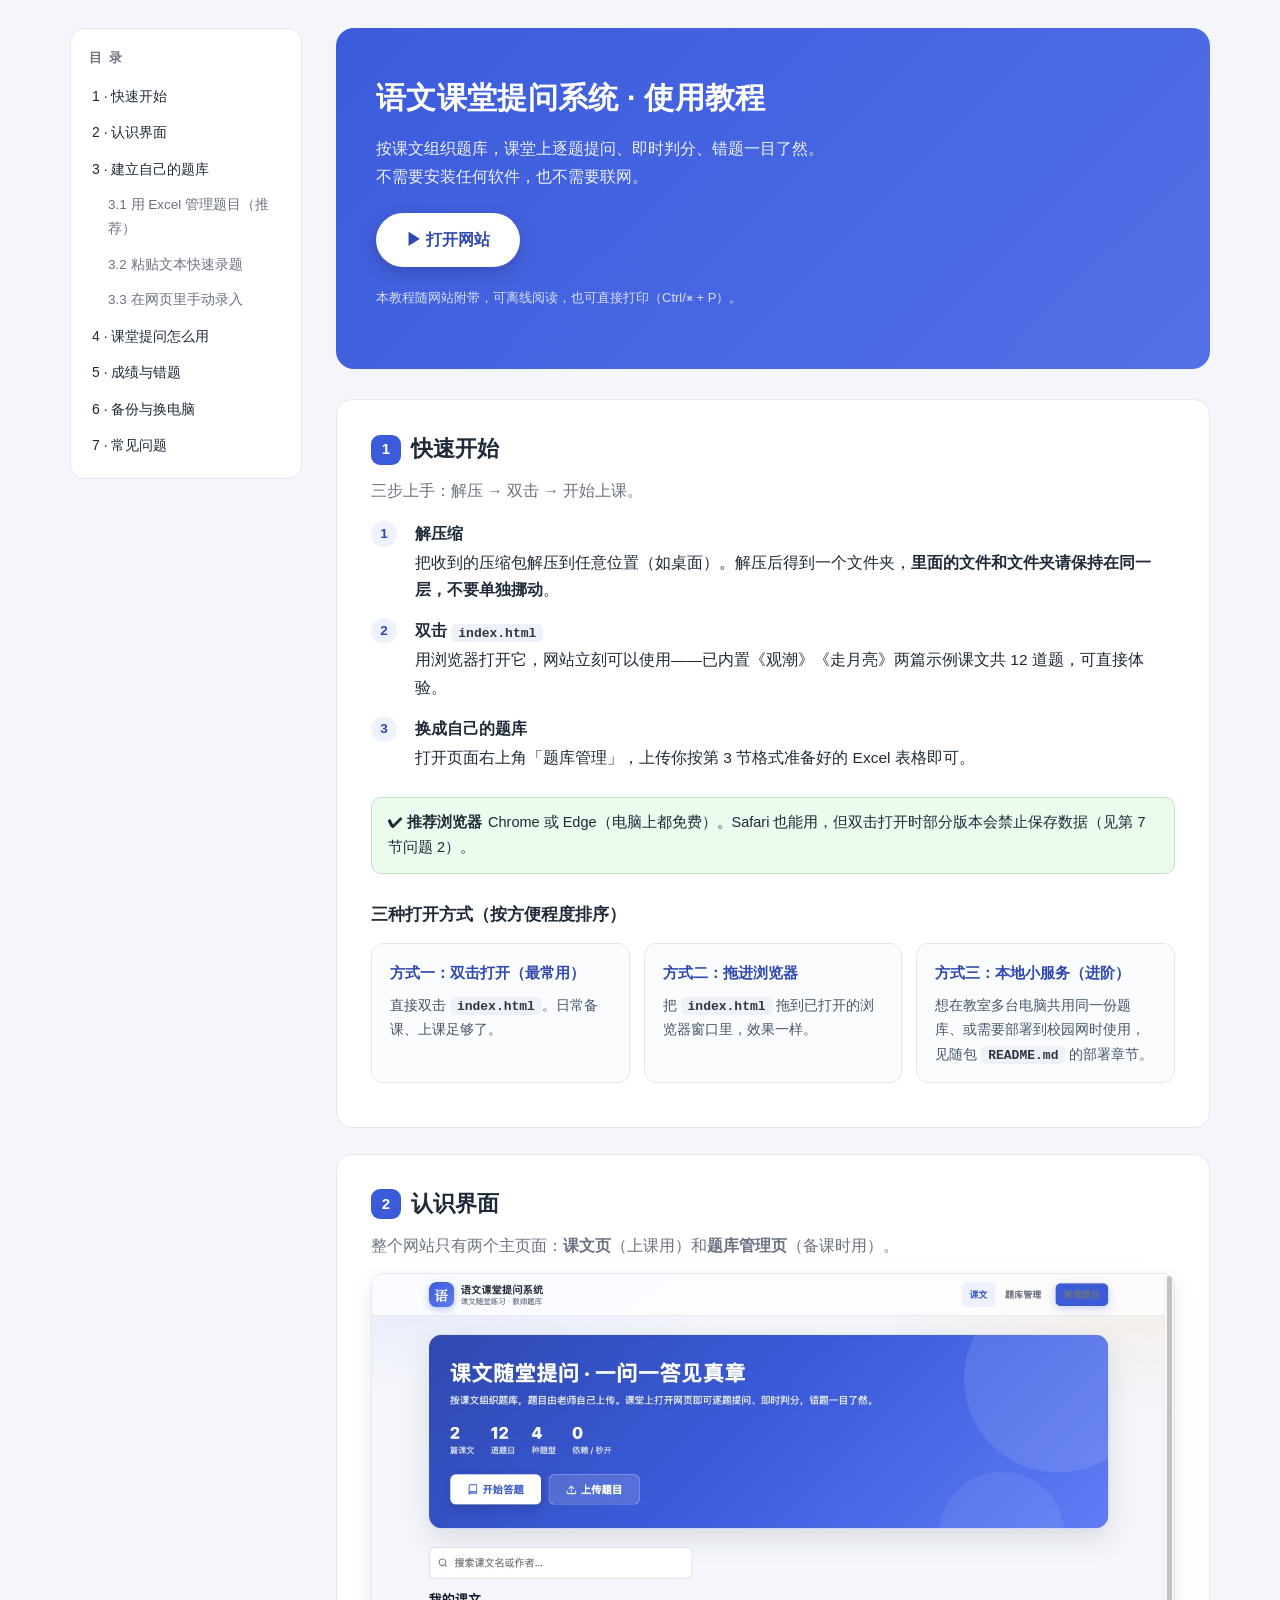
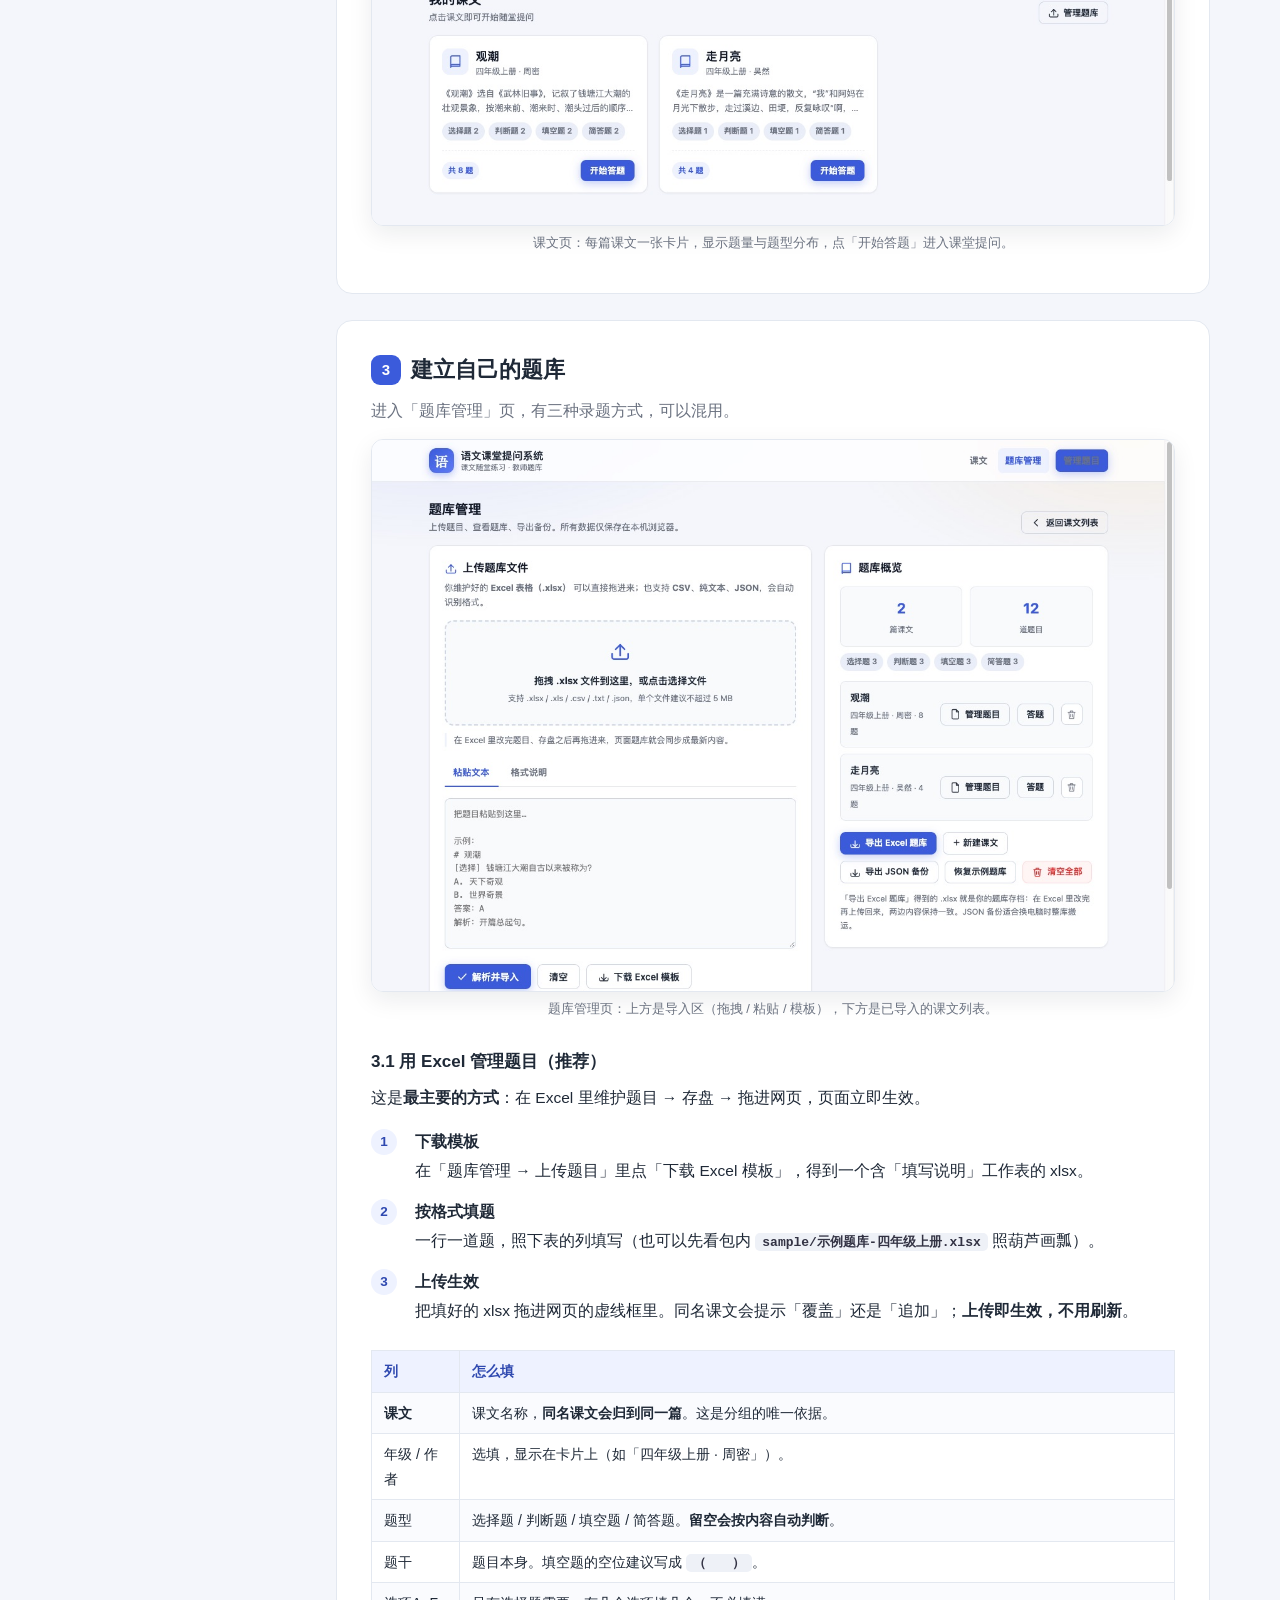
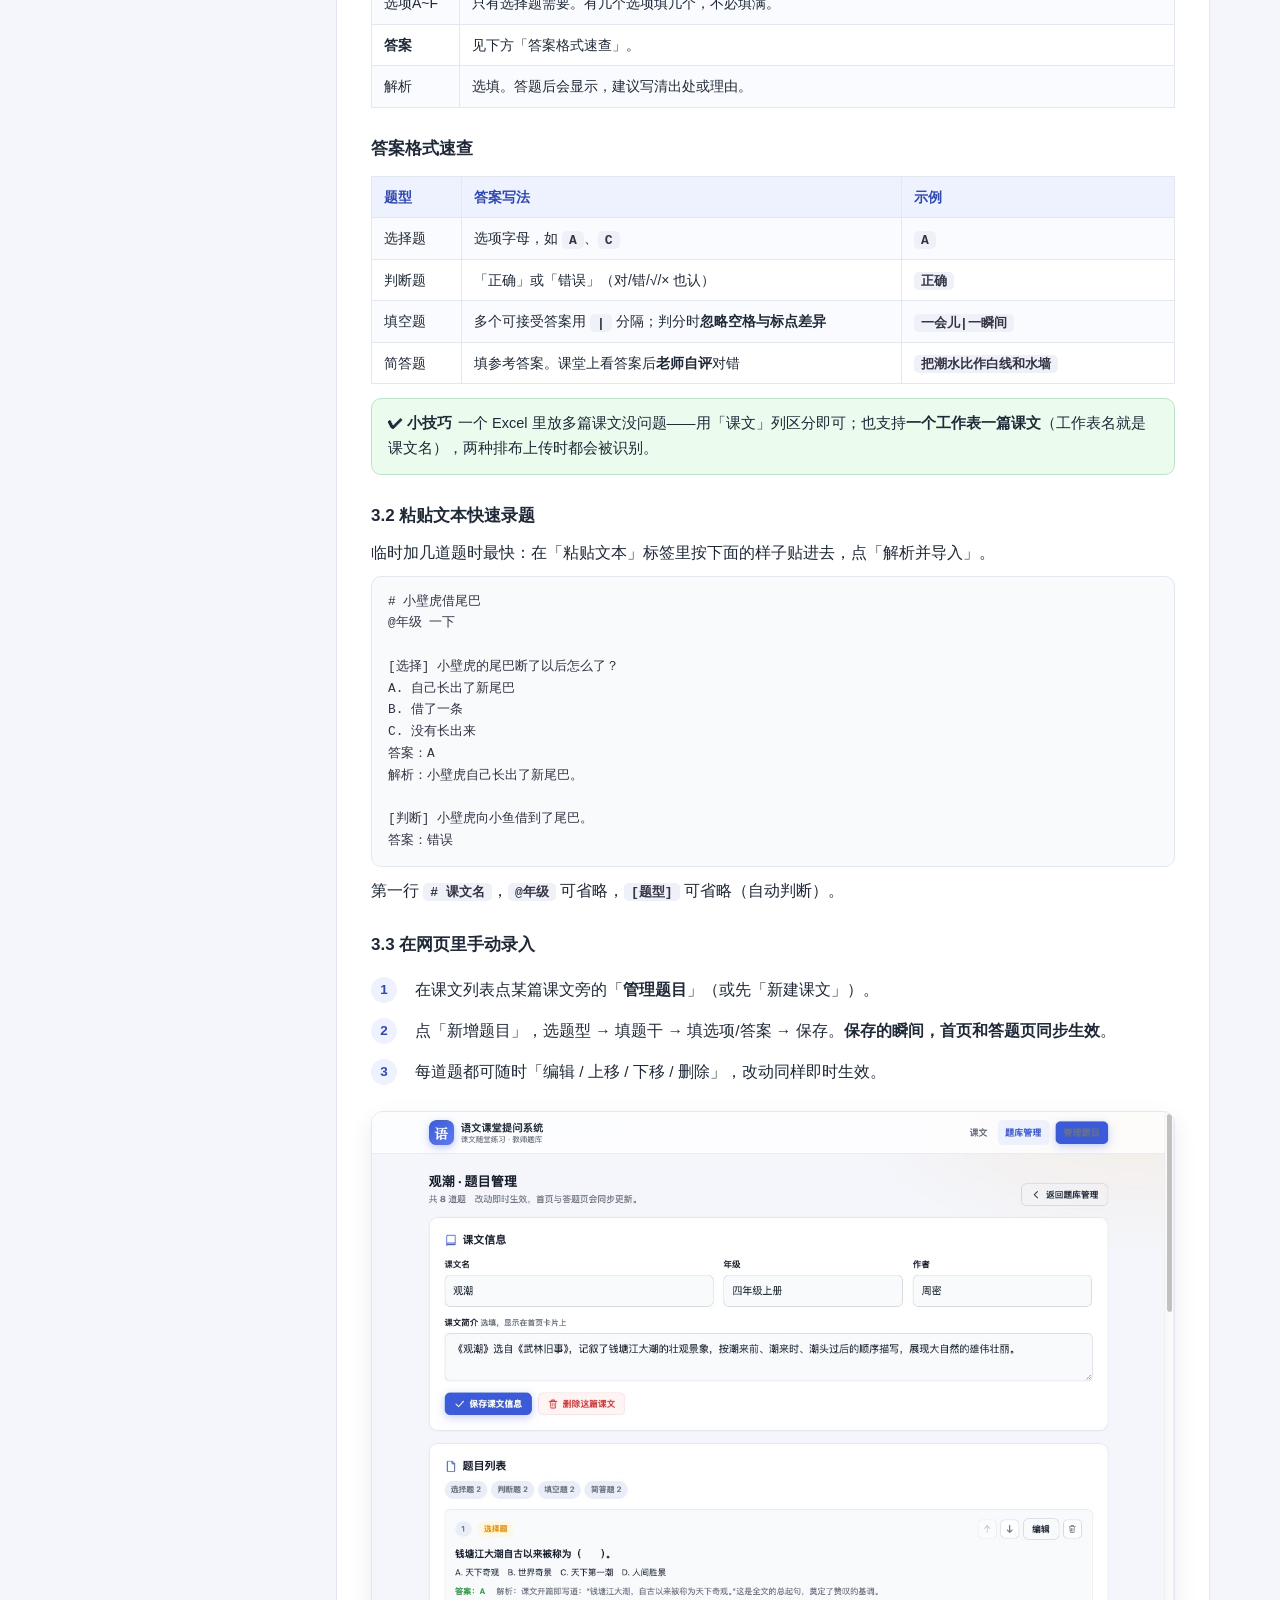
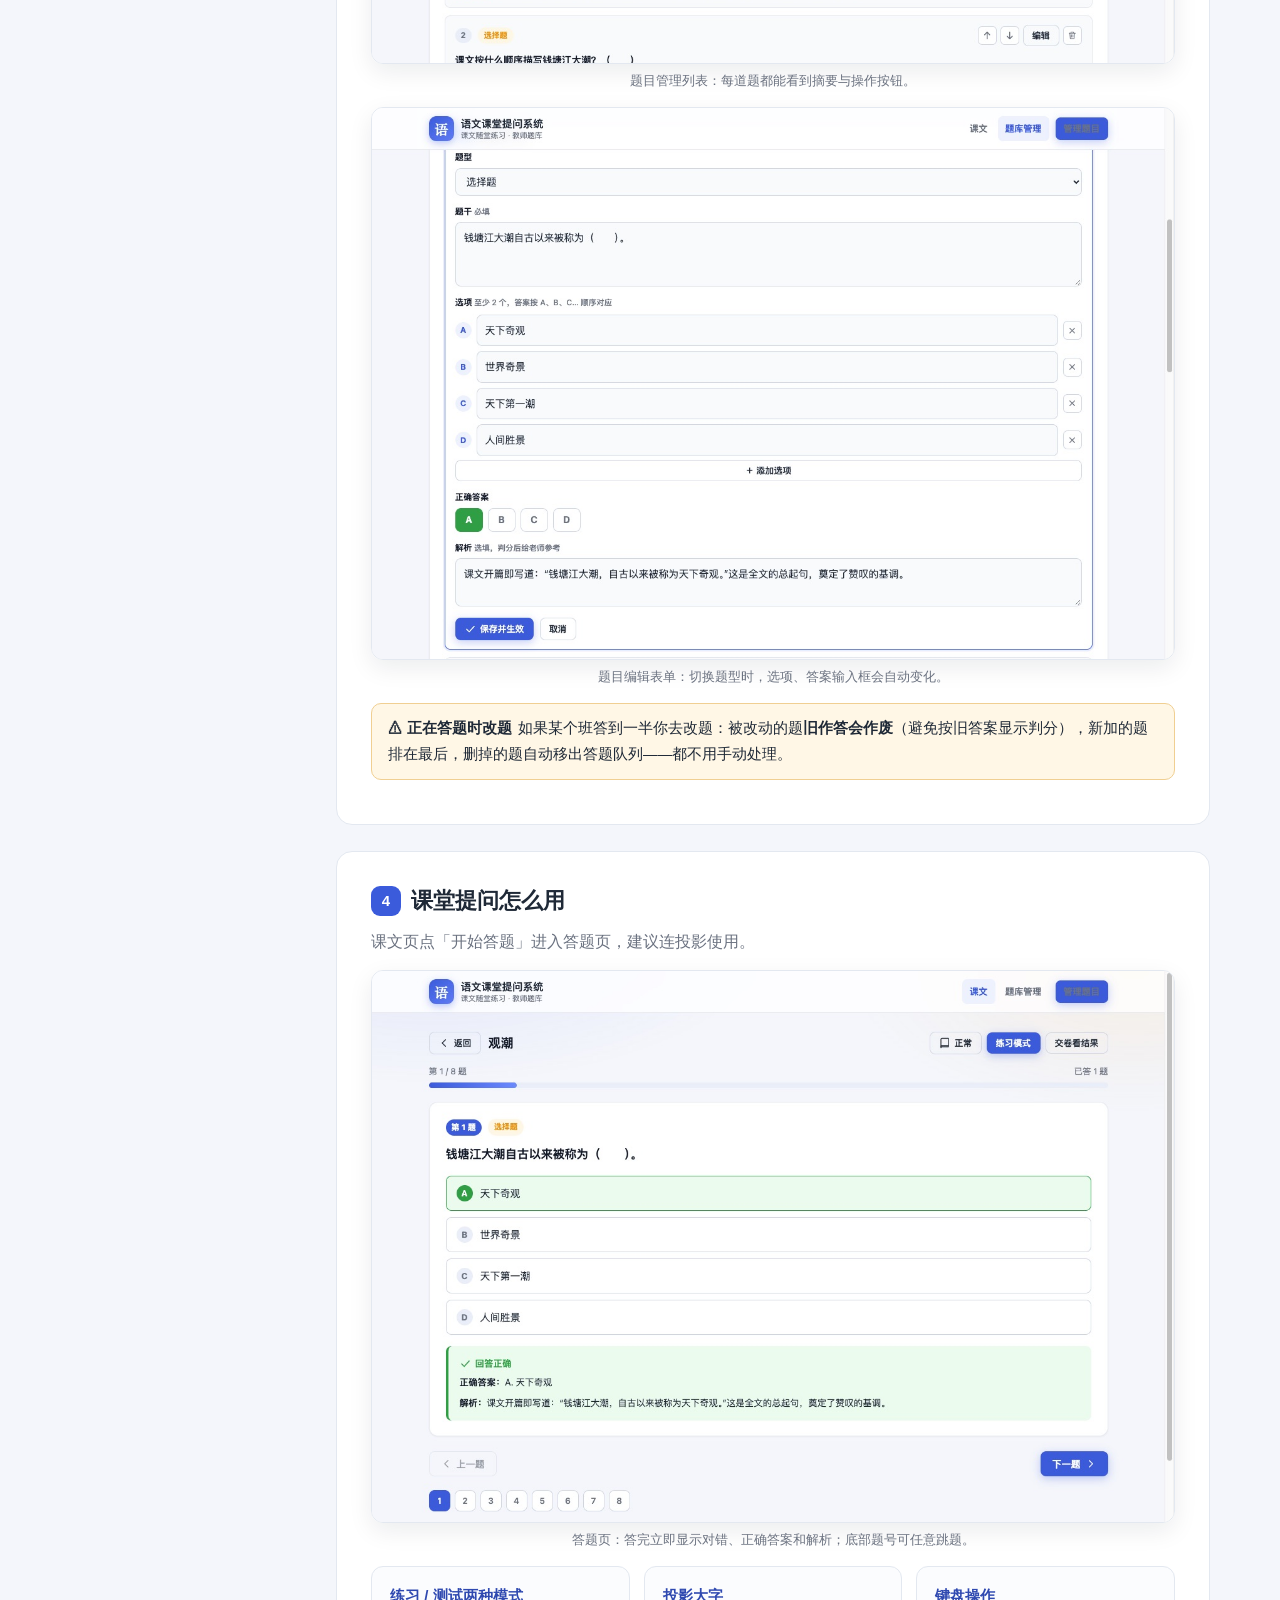
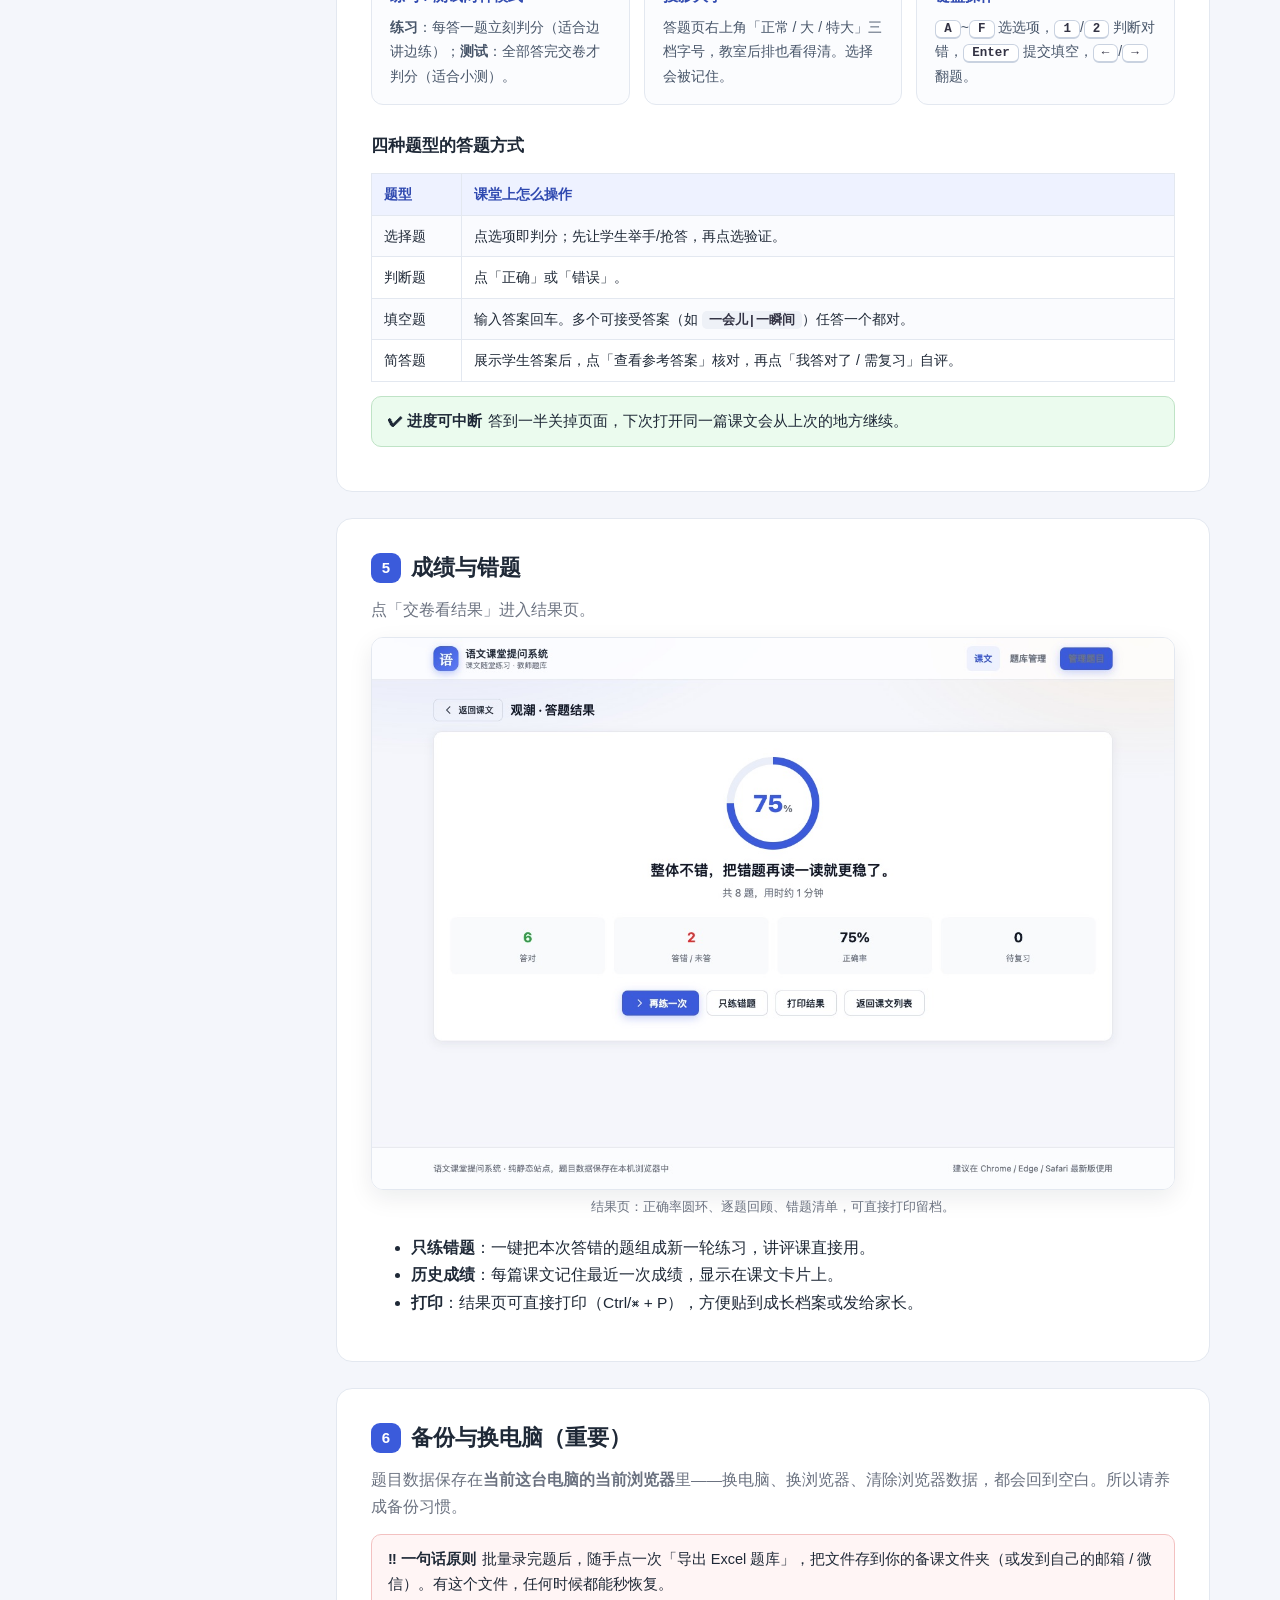
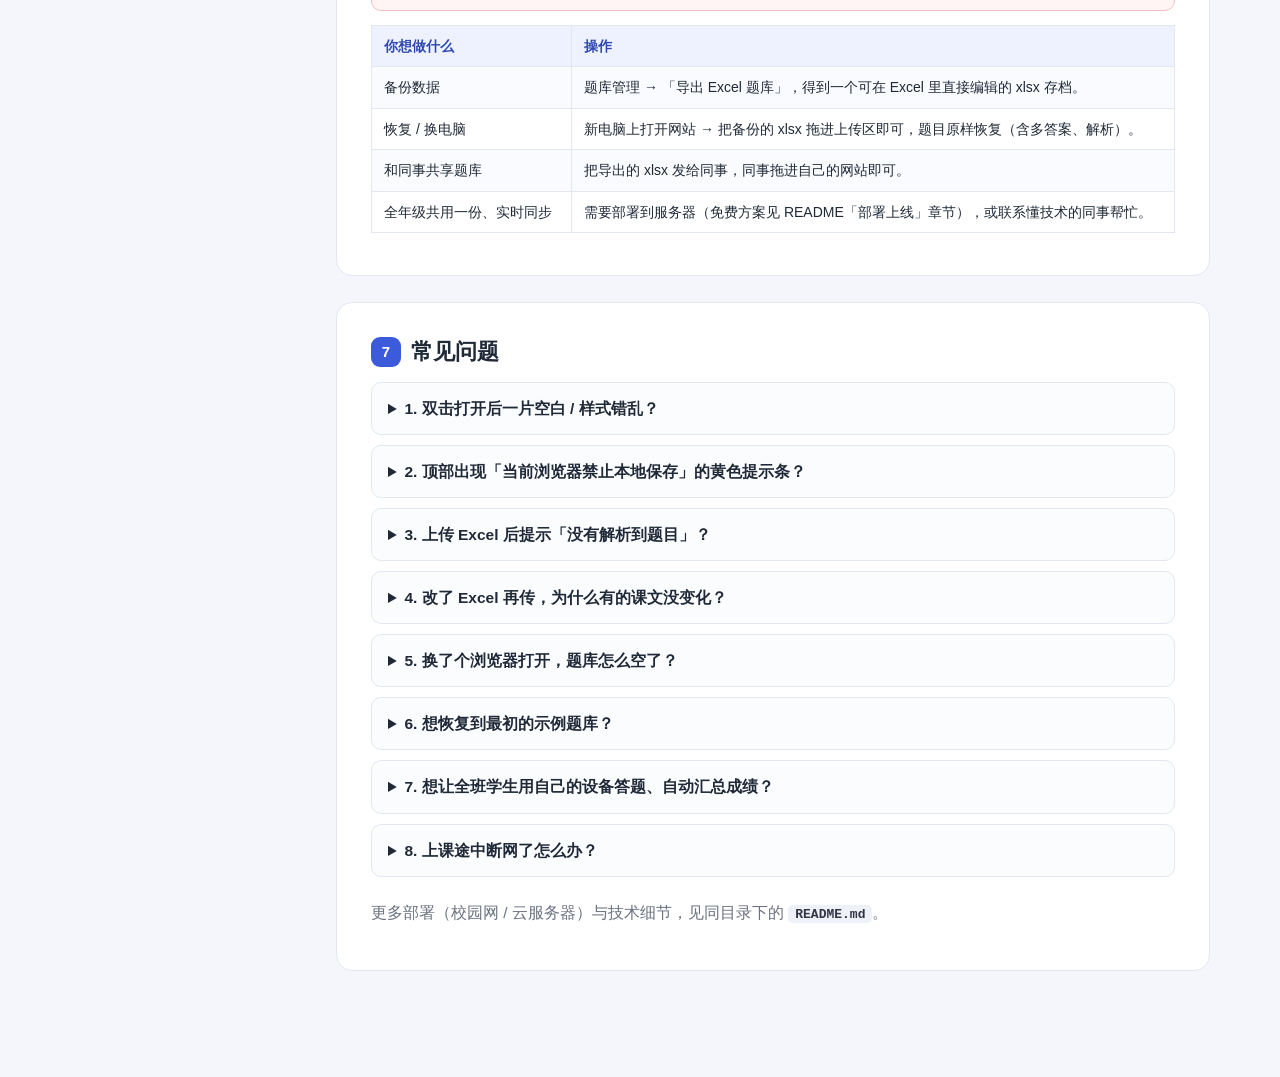
==== 使用教程.html @ 981283ff "初版：语文课堂提问系统（题库管理 + 随堂答题） 纯静态网站，零依赖：按课文组织题库，老师上传/在线编辑题目， 课堂上逐题提问、即时判分、错题回顾，数据存浏览器 localStorage。 内置《观潮" ====
<!DOCTYPE html>
<html lang="zh-CN">
<head>
<meta charset="UTF-8">
<meta name="viewport" content="width=device-width, initial-scale=1">
<title>使用教程 · 语文课堂提问系统</title>
<style>
  :root {
    --primary: #3b5bdb; --primary-dark: #2f49b0; --primary-soft: #eef2ff;
    --accent: #e8940f; --accent-soft: #fff7e6;
    --success: #2f9e44; --success-soft: #ebfbee;
    --danger: #e03131; --danger-soft: #fff5f5;
    --text: #1f2937; --muted: #6b7280; --border: #e3e8f0;
    --surface: #fff; --bg: #f4f6fb;
  }
  * { box-sizing: border-box; }
  html { scroll-behavior: smooth; }
  body {
    margin: 0; background: var(--bg); color: var(--text);
    font: 15.5px/1.75 -apple-system, BlinkMacSystemFont, "PingFang SC", "Hiragino Sans GB",
          "Microsoft YaHei", "Noto Sans CJK SC", sans-serif;
  }
  .layout { display: flex; max-width: 1180px; margin: 0 auto; gap: 34px; padding: 28px 20px 80px; }
  nav.toc {
    flex: 0 0 232px; position: sticky; top: 24px; align-self: flex-start;
    background: var(--surface); border: 1px solid var(--border); border-radius: 14px;
    padding: 18px 8px 14px 0; max-height: calc(100vh - 48px); overflow: auto;
  }
  nav.toc h4 { margin: 0 18px 8px; font-size: 13px; color: var(--muted); letter-spacing: .12em; }
  nav.toc a {
    display: block; padding: 6px 18px; color: var(--text); text-decoration: none;
    font-size: 14px; border-left: 3px solid transparent;
  }
  nav.toc a:hover { background: var(--primary-soft); color: var(--primary-dark); }
  nav.toc a.sub { padding-left: 34px; font-size: 13.5px; color: var(--muted); }
  main { flex: 1; min-width: 0; }

  /* 封面 */
  .hero {
    background: linear-gradient(135deg, #3b5bdb, #5470e8);
    border-radius: 18px; color: #fff; padding: 44px 40px 38px; margin-bottom: 30px;
  }
  .hero h1 { margin: 0 0 10px; font-size: 30px; letter-spacing: .01em; }
  .hero p { margin: 0 0 22px; opacity: .92; font-size: 16px; }
  .hero .btn {
    display: inline-block; background: #fff; color: var(--primary-dark);
    font-weight: 700; font-size: 16px; padding: 13px 30px; border-radius: 999px;
    text-decoration: none; box-shadow: 0 6px 18px rgba(0,0,0,.18);
  }
  .hero .btn:hover { transform: translateY(-1px); }
  .hero .meta { margin-top: 20px; font-size: 13px; opacity: .8; }

  section {
    background: var(--surface); border: 1px solid var(--border); border-radius: 16px;
    padding: 30px 34px; margin-bottom: 26px;
  }
  h2 { margin: 0 0 6px; font-size: 22px; display: flex; align-items: center; gap: 10px; }
  h2 .no {
    flex: none; width: 30px; height: 30px; border-radius: 9px; background: var(--primary);
    color: #fff; font-size: 15px; display: inline-flex; align-items: center; justify-content: center;
  }
  h3 { margin: 26px 0 8px; font-size: 17px; }
  p { margin: 8px 0; }
  .lead { color: var(--muted); margin-bottom: 14px; }

  .shot {
    display: block; width: 100%; border: 1px solid var(--border); border-radius: 12px;
    box-shadow: 0 8px 24px rgba(17,24,39,.08); margin: 14px 0 6px;
  }
  .cap { text-align: center; color: var(--muted); font-size: 13px; margin: 4px 0 8px; }

  ol.steps { padding-left: 0; list-style: none; counter-reset: s; margin: 14px 0; }
  ol.steps li {
    counter-increment: s; position: relative; padding: 2px 0 12px 44px;
  }
  ol.steps li::before {
    content: counter(s); position: absolute; left: 0; top: 3px;
    width: 26px; height: 26px; border-radius: 50%; background: var(--primary-soft);
    color: var(--primary-dark); font-weight: 700; font-size: 13.5px;
    display: flex; align-items: center; justify-content: center;
  }
  ol.steps li b.t { display: block; margin-bottom: 2px; }

  .tip, .warn, .danger {
    border-radius: 10px; padding: 12px 16px; margin: 14px 0; font-size: 14.5px;
  }
  .tip   { background: var(--success-soft); border: 1px solid #bfe3c6; }
  .warn  { background: var(--accent-soft);  border: 1px solid #f0cf92; }
  .danger{ background: var(--danger-soft);  border: 1px solid #f3c1c1; }
  .tip b:first-child, .warn b:first-child, .danger b:first-child { display: inline-block; margin-right: 6px; }

  table { width: 100%; border-collapse: collapse; margin: 12px 0; font-size: 14px; }
  th, td { border: 1px solid var(--border); padding: 8px 12px; text-align: left; vertical-align: top; }
  th { background: var(--primary-soft); color: var(--primary-dark); white-space: nowrap; }
  tr:nth-child(even) td { background: #fafbfe; }
  code {
    background: #eef1f7; border-radius: 5px; padding: 1.5px 7px;
    font: 600 13px/1.5 ui-monospace, "SF Mono", Menlo, Consolas, monospace; color: #334;
  }
  kbd {
    background: #fff; border: 1px solid #c9d2e0; border-bottom-width: 2.5px; border-radius: 6px;
    padding: 1px 8px; font: 600 12.5px ui-monospace, Menlo, monospace; color: #334;
  }
  pre.sample {
    background: #f8fafc; border: 1px solid var(--border); border-radius: 10px;
    padding: 14px 16px; overflow-x: auto; font: 12.8px/1.7 ui-monospace, Menlo, Consolas, monospace;
    color: #334; margin: 10px 0;
  }
  .cols { display: grid; grid-template-columns: repeat(auto-fit, minmax(240px, 1fr)); gap: 14px; margin: 14px 0; }
  .card {
    border: 1px solid var(--border); border-radius: 12px; padding: 16px 18px; background: #fbfcfe;
  }
  .card h4 { margin: 0 0 6px; font-size: 15px; color: var(--primary-dark); }
  .card p { margin: 0; font-size: 14px; color: #475569; }
  details {
    border: 1px solid var(--border); border-radius: 10px; padding: 0 16px; margin: 10px 0;
    background: #fbfcfe;
  }
  details summary { cursor: pointer; font-weight: 600; padding: 12px 0; }
  details[open] summary { border-bottom: 1px dashed var(--border); margin-bottom: 8px; }
  .grid2 { display: grid; grid-template-columns: 1fr 1fr; gap: 18px; }
  @media (max-width: 900px) {
    .layout { flex-direction: column; }
    nav.toc { position: static; flex: none; max-height: none; }
    .grid2 { grid-template-columns: 1fr; }
    section { padding: 22px 20px; }
    .hero { padding: 32px 24px; }
  }
  @media print {
    body { background: #fff; }
    nav.toc { display: none; }
    section { border: none; padding: 10px 0; page-break-inside: avoid; }
    .hero .btn { display: none; }
    .shot { box-shadow: none; }
  }
</style>
</head>
<body>
<div class="layout">

<nav class="toc" aria-label="目录">
  <h4>目 录</h4>
  <a href="#s1">1 · 快速开始</a>
  <a href="#s2">2 · 认识界面</a>
  <a href="#s3">3 · 建立自己的题库</a>
  <a class="sub" href="#s3-1">3.1 用 Excel 管理题目（推荐）</a>
  <a class="sub" href="#s3-2">3.2 粘贴文本快速录题</a>
  <a class="sub" href="#s3-3">3.3 在网页里手动录入</a>
  <a href="#s4">4 · 课堂提问怎么用</a>
  <a href="#s5">5 · 成绩与错题</a>
  <a href="#s6">6 · 备份与换电脑</a>
  <a href="#s7">7 · 常见问题</a>
</nav>

<main>

<div class="hero">
  <h1>语文课堂提问系统 · 使用教程</h1>
  <p>按课文组织题库，课堂上逐题提问、即时判分、错题一目了然。<br>不需要安装任何软件，也不需要联网。</p>
  <a class="btn" href="index.html">▶ 打开网站</a>
  <p class="meta">本教程随网站附带，可离线阅读，也可直接打印（Ctrl/⌘ + P）。</p>
</div>

<!-- ============================================================ 1 -->
<section id="s1">
  <h2><span class="no">1</span>快速开始</h2>
  <p class="lead">三步上手：解压 → 双击 → 开始上课。</p>

  <ol class="steps">
    <li><b class="t">解压缩</b>
      把收到的压缩包解压到任意位置（如桌面）。解压后得到一个文件夹，<b>里面的文件和文件夹请保持在同一层，不要单独挪动</b>。</li>
    <li><b class="t">双击 <code>index.html</code></b>
      用浏览器打开它，网站立刻可以使用——已内置《观潮》《走月亮》两篇示例课文共 12 道题，可直接体验。</li>
    <li><b class="t">换成自己的题库</b>
      打开页面右上角「题库管理」，上传你按第 3 节格式准备好的 Excel 表格即可。</li>
  </ol>

  <div class="tip"><b>✔ 推荐浏览器</b>Chrome 或 Edge（电脑上都免费）。Safari 也能用，但双击打开时部分版本会禁止保存数据（见第 7 节问题 2）。</div>

  <h3>三种打开方式（按方便程度排序）</h3>
  <div class="cols">
    <div class="card"><h4>方式一：双击打开（最常用）</h4><p>直接双击 <code>index.html</code>。日常备课、上课足够了。</p></div>
    <div class="card"><h4>方式二：拖进浏览器</h4><p>把 <code>index.html</code> 拖到已打开的浏览器窗口里，效果一样。</p></div>
    <div class="card"><h4>方式三：本地小服务（进阶）</h4><p>想在教室多台电脑共用同一份题库、或需要部署到校园网时使用，见随包 <code>README.md</code> 的部署章节。</p></div>
  </div>
</section>

<!-- ============================================================ 2 -->
<section id="s2">
  <h2><span class="no">2</span>认识界面</h2>
  <p class="lead">整个网站只有两个主页面：<b>课文页</b>（上课用）和<b>题库管理页</b>（备课时用）。</p>

  <img class="shot" src="assets/tutorial/01-首页.jpg" alt="首页：课文列表">
  <p class="cap">课文页：每篇课文一张卡片，显示题量与题型分布，点「开始答题」进入课堂提问。</p>
</section>

<!-- ============================================================ 3 -->
<section id="s3">
  <h2><span class="no">3</span>建立自己的题库</h2>
  <p class="lead">进入「题库管理」页，有三种录题方式，可以混用。</p>
  <img class="shot" src="assets/tutorial/04-题库管理.jpg" alt="题库管理页">
  <p class="cap">题库管理页：上方是导入区（拖拽 / 粘贴 / 模板），下方是已导入的课文列表。</p>

  <h3 id="s3-1">3.1 用 Excel 管理题目（推荐）</h3>
  <p>这是<b>最主要的方式</b>：在 Excel 里维护题目 → 存盘 → 拖进网页，页面立即生效。</p>

  <ol class="steps">
    <li><b class="t">下载模板</b>在「题库管理 → 上传题目」里点「下载 Excel 模板」，得到一个含「填写说明」工作表的 xlsx。</li>
    <li><b class="t">按格式填题</b>一行一道题，照下表的列填写（也可以先看包内 <code>sample/示例题库-四年级上册.xlsx</code> 照葫芦画瓢）。</li>
    <li><b class="t">上传生效</b>把填好的 xlsx 拖进网页的虚线框里。同名课文会提示「覆盖」还是「追加」；<b>上传即生效，不用刷新</b>。</li>
  </ol>

  <table>
    <tr><th style="width:88px">列</th><th>怎么填</th></tr>
    <tr><td><b>课文</b></td><td>课文名称，<b>同名课文会归到同一篇</b>。这是分组的唯一依据。</td></tr>
    <tr><td>年级 / 作者</td><td>选填，显示在卡片上（如「四年级上册 · 周密」）。</td></tr>
    <tr><td>题型</td><td>选择题 / 判断题 / 填空题 / 简答题。<b>留空会按内容自动判断</b>。</td></tr>
    <tr><td>题干</td><td>题目本身。填空题的空位建议写成 <code>（　　）</code>。</td></tr>
    <tr><td>选项A~F</td><td>只有选择题需要。有几个选项填几个，不必填满。</td></tr>
    <tr><td><b>答案</b></td><td>见下方「答案格式速查」。</td></tr>
    <tr><td>解析</td><td>选填。答题后会显示，建议写清出处或理由。</td></tr>
  </table>

  <h3>答案格式速查</h3>
  <table>
    <tr><th style="width:90px">题型</th><th>答案写法</th><th style="width:34%">示例</th></tr>
    <tr><td>选择题</td><td>选项字母，如 <code>A</code>、<code>C</code></td><td><code>A</code></td></tr>
    <tr><td>判断题</td><td>「正确」或「错误」（对/错/√/× 也认）</td><td><code>正确</code></td></tr>
    <tr><td>填空题</td><td>多个可接受答案用 <code>|</code> 分隔；判分时<b>忽略空格与标点差异</b></td><td><code>一会儿|一瞬间</code></td></tr>
    <tr><td>简答题</td><td>填参考答案。课堂上看答案后<b>老师自评</b>对错</td><td><code>把潮水比作白线和水墙</code></td></tr>
  </table>

  <div class="tip"><b>✔ 小技巧</b>一个 Excel 里放多篇课文没问题——用「课文」列区分即可；也支持<b>一个工作表一篇课文</b>（工作表名就是课文名），两种排布上传时都会被识别。</div>

  <h3 id="s3-2">3.2 粘贴文本快速录题</h3>
  <p>临时加几道题时最快：在「粘贴文本」标签里按下面的样子贴进去，点「解析并导入」。</p>
  <pre class="sample"># 小壁虎借尾巴
@年级 一下

[选择] 小壁虎的尾巴断了以后怎么了？
A. 自己长出了新尾巴
B. 借了一条
C. 没有长出来
答案：A
解析：小壁虎自己长出了新尾巴。

[判断] 小壁虎向小鱼借到了尾巴。
答案：错误</pre>
  <p>第一行 <code># 课文名</code>，<code>@年级</code> 可省略，<code>[题型]</code> 可省略（自动判断）。</p>

  <h3 id="s3-3">3.3 在网页里手动录入</h3>
  <ol class="steps">
    <li>在课文列表点某篇课文旁的「<b>管理题目</b>」（或先「新建课文」）。</li>
    <li>点「新增题目」，选题型 → 填题干 → 填选项/答案 → 保存。<b>保存的瞬间，首页和答题页同步生效</b>。</li>
    <li>每道题都可随时「编辑 / 上移 / 下移 / 删除」，改动同样即时生效。</li>
  </ol>
  <img class="shot" src="assets/tutorial/05-题目编辑.jpg" alt="题目管理列表">
  <p class="cap">题目管理列表：每道题都能看到摘要与操作按钮。</p>
  <img class="shot" src="assets/tutorial/06-编辑表单.jpg" alt="题目编辑表单">
  <p class="cap">题目编辑表单：切换题型时，选项、答案输入框会自动变化。</p>

  <div class="warn"><b>⚠ 正在答题时改题</b>如果某个班答到一半你去改题：被改动的题<b>旧作答会作废</b>（避免按旧答案显示判分），新加的题排在最后，删掉的题自动移出答题队列——都不用手动处理。</div>
</section>

<!-- ============================================================ 4 -->
<section id="s4">
  <h2><span class="no">4</span>课堂提问怎么用</h2>
  <p class="lead">课文页点「开始答题」进入答题页，建议连投影使用。</p>

  <img class="shot" src="assets/tutorial/02-答题页.jpg" alt="答题页">
  <p class="cap">答题页：答完立即显示对错、正确答案和解析；底部题号可任意跳题。</p>

  <div class="cols">
    <div class="card"><h4>练习 / 测试两种模式</h4><p><b>练习</b>：每答一题立刻判分（适合边讲边练）；<b>测试</b>：全部答完交卷才判分（适合小测）。</p></div>
    <div class="card"><h4>投影大字</h4><p>答题页右上角「正常 / 大 / 特大」三档字号，教室后排也看得清。选择会被记住。</p></div>
    <div class="card"><h4>键盘操作</h4><p><kbd>A</kbd>~<kbd>F</kbd> 选选项，<kbd>1</kbd>/<kbd>2</kbd> 判断对错，<kbd>Enter</kbd> 提交填空，<kbd>←</kbd>/<kbd>→</kbd> 翻题。</p></div>
  </div>

  <h3>四种题型的答题方式</h3>
  <table>
    <tr><th style="width:90px">题型</th><th>课堂上怎么操作</th></tr>
    <tr><td>选择题</td><td>点选项即判分；先让学生举手/抢答，再点选验证。</td></tr>
    <tr><td>判断题</td><td>点「正确」或「错误」。</td></tr>
    <tr><td>填空题</td><td>输入答案回车。多个可接受答案（如 <code>一会儿|一瞬间</code>）任答一个都对。</td></tr>
    <tr><td>简答题</td><td>展示学生答案后，点「查看参考答案」核对，再点「我答对了 / 需复习」自评。</td></tr>
  </table>

  <div class="tip"><b>✔ 进度可中断</b>答到一半关掉页面，下次打开同一篇课文会从上次的地方继续。</div>
</section>

<!-- ============================================================ 5 -->
<section id="s5">
  <h2><span class="no">5</span>成绩与错题</h2>
  <p class="lead">点「交卷看结果」进入结果页。</p>
  <img class="shot" src="assets/tutorial/03-结果页.jpg" alt="结果页">
  <p class="cap">结果页：正确率圆环、逐题回顾、错题清单，可直接打印留档。</p>
  <ul>
    <li><b>只练错题</b>：一键把本次答错的题组成新一轮练习，讲评课直接用。</li>
    <li><b>历史成绩</b>：每篇课文记住最近一次成绩，显示在课文卡片上。</li>
    <li><b>打印</b>：结果页可直接打印（Ctrl/⌘ + P），方便贴到成长档案或发给家长。</li>
  </ul>
</section>

<!-- ============================================================ 6 -->
<section id="s6">
  <h2><span class="no">6</span>备份与换电脑（重要）</h2>
  <p class="lead">题目数据保存在<b>当前这台电脑的当前浏览器</b>里——换电脑、换浏览器、清除浏览器数据，都会回到空白。所以请养成备份习惯。</p>

  <div class="danger"><b>‼ 一句话原则</b>批量录完题后，随手点一次「导出 Excel 题库」，把文件存到你的备课文件夹（或发到自己的邮箱 / 微信）。有这个文件，任何时候都能秒恢复。</div>

  <table>
    <tr><th style="width:200px">你想做什么</th><th>操作</th></tr>
    <tr><td>备份数据</td><td>题库管理 → 「导出 Excel 题库」，得到一个可在 Excel 里直接编辑的 xlsx 存档。</td></tr>
    <tr><td>恢复 / 换电脑</td><td>新电脑上打开网站 → 把备份的 xlsx 拖进上传区即可，题目原样恢复（含多答案、解析）。</td></tr>
    <tr><td>和同事共享题库</td><td>把导出的 xlsx 发给同事，同事拖进自己的网站即可。</td></tr>
    <tr><td>全年级共用一份、实时同步</td><td>需要部署到服务器（免费方案见 README「部署上线」章节），或联系懂技术的同事帮忙。</td></tr>
  </table>
</section>

<!-- ============================================================ 7 -->
<section id="s7">
  <h2><span class="no">7</span>常见问题</h2>

  <details>
    <summary>1. 双击打开后一片空白 / 样式错乱？</summary>
    <p>多半是解压后<b>挪动了单独的文件</b>。<code>index.html</code> 必须和 <code>assets</code> 文件夹待在一起。重新解压一份即可。</p>
  </details>

  <details>
    <summary>2. 顶部出现「当前浏览器禁止本地保存」的黄色提示条？</summary>
    <p>你的浏览器（通常是 Safari 双击打开）不允许网页保存数据：网站能正常用，但<b>刷新后题目和进度会丢</b>。两个办法任选：</p>
    <ul>
      <li>装一个 <b>Chrome 或 Edge</b>，用它打开（推荐）；</li>
      <li>或者继续用当前浏览器，但每次录完题立即「导出 Excel」备份，下次打开再导入。</li>
    </ul>
  </details>

  <details>
    <summary>3. 上传 Excel 后提示「没有解析到题目」？</summary>
    <p>按顺序检查：① 是否从「表头」那一行开始填（第一行是列名）；② 「题干」列不能为空；③ 选择题至少要 2 个选项并填了答案字母；④ 文件是 .xlsx / .csv 格式而不是 .et / .numbers（WPS 和 Numbers 请先「另存为 xlsx」）。</p>
  </details>

  <details>
    <summary>4. 改了 Excel 再传，为什么有的课文没变化？</summary>
    <p>上传时如果弹出「覆盖 / 追加」的询问：选<b>覆盖</b>才会用新表替换旧题；选了「追加」则是把新题接在旧题后面。另外请确认改的是<b>同一个课文名</b>——名字不同会当成新课文。</p>
  </details>

  <details>
    <summary>5. 换了个浏览器打开，题库怎么空了？</summary>
    <p>数据按浏览器分开保存（见第 6 节）。把之前导出的备份 xlsx 拖进去就恢复了。</p>
  </details>

  <details>
    <summary>6. 想恢复到最初的示例题库？</summary>
    <p>题库管理 → 底部「恢复示例题库」。它只会补齐示例课文，<b>不会动你自己录入的题目</b>。</p>
  </details>

  <details>
    <summary>7. 想让全班学生用自己的设备答题、自动汇总成绩？</summary>
    <p>当前版本定位是「老师大屏提问」，学生数据只在老师电脑上。需要学生各自作答并云端汇总的话，需要加一个后端服务——可以在部署时一并规划（见 README）。</p>
  </details>

  <details>
    <summary>8. 上课途中断网了怎么办？</summary>
    <p>完全不受影响——本系统双击打开就能用，全程不依赖网络。</p>
  </details>

  <p style="margin-top:22px" class="lead">更多部署（校园网 / 云服务器）与技术细节，见同目录下的 <code>README.md</code>。</p>
</section>

</main>
</div>
</body>
</html>
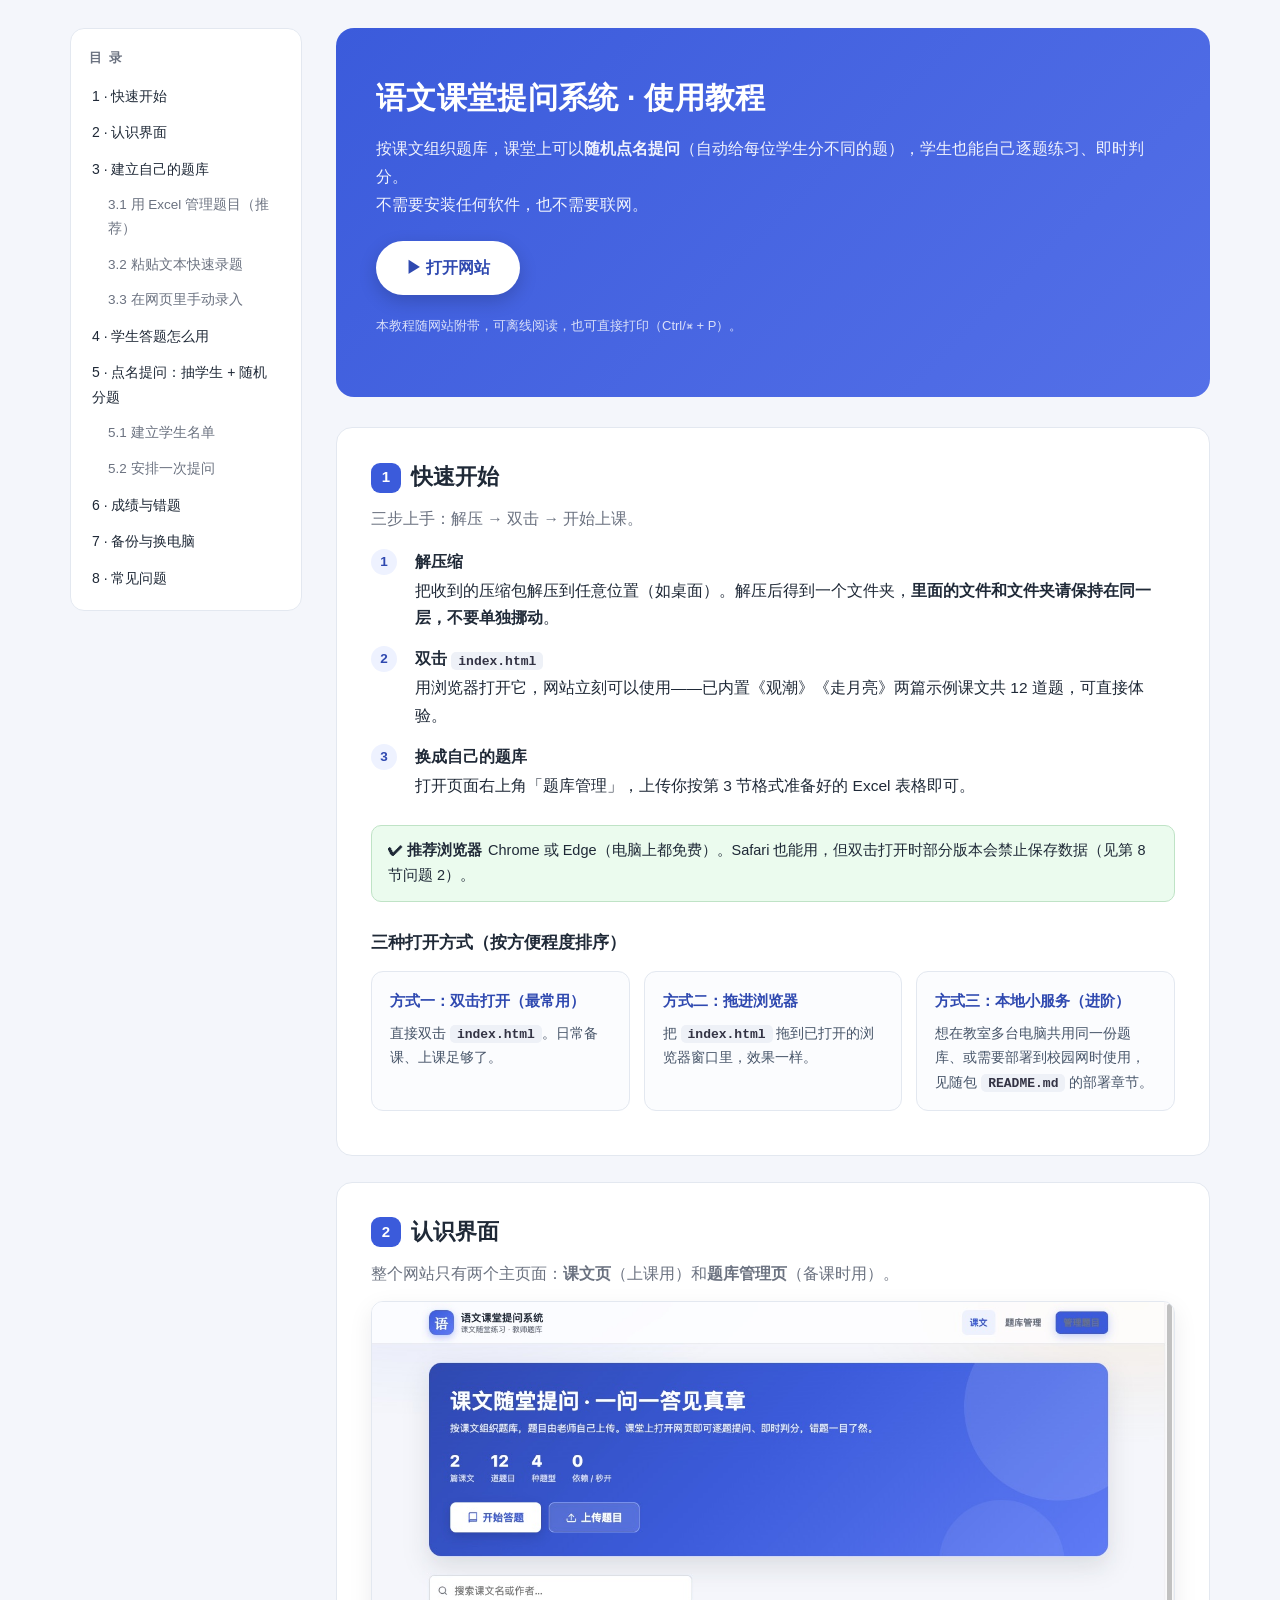
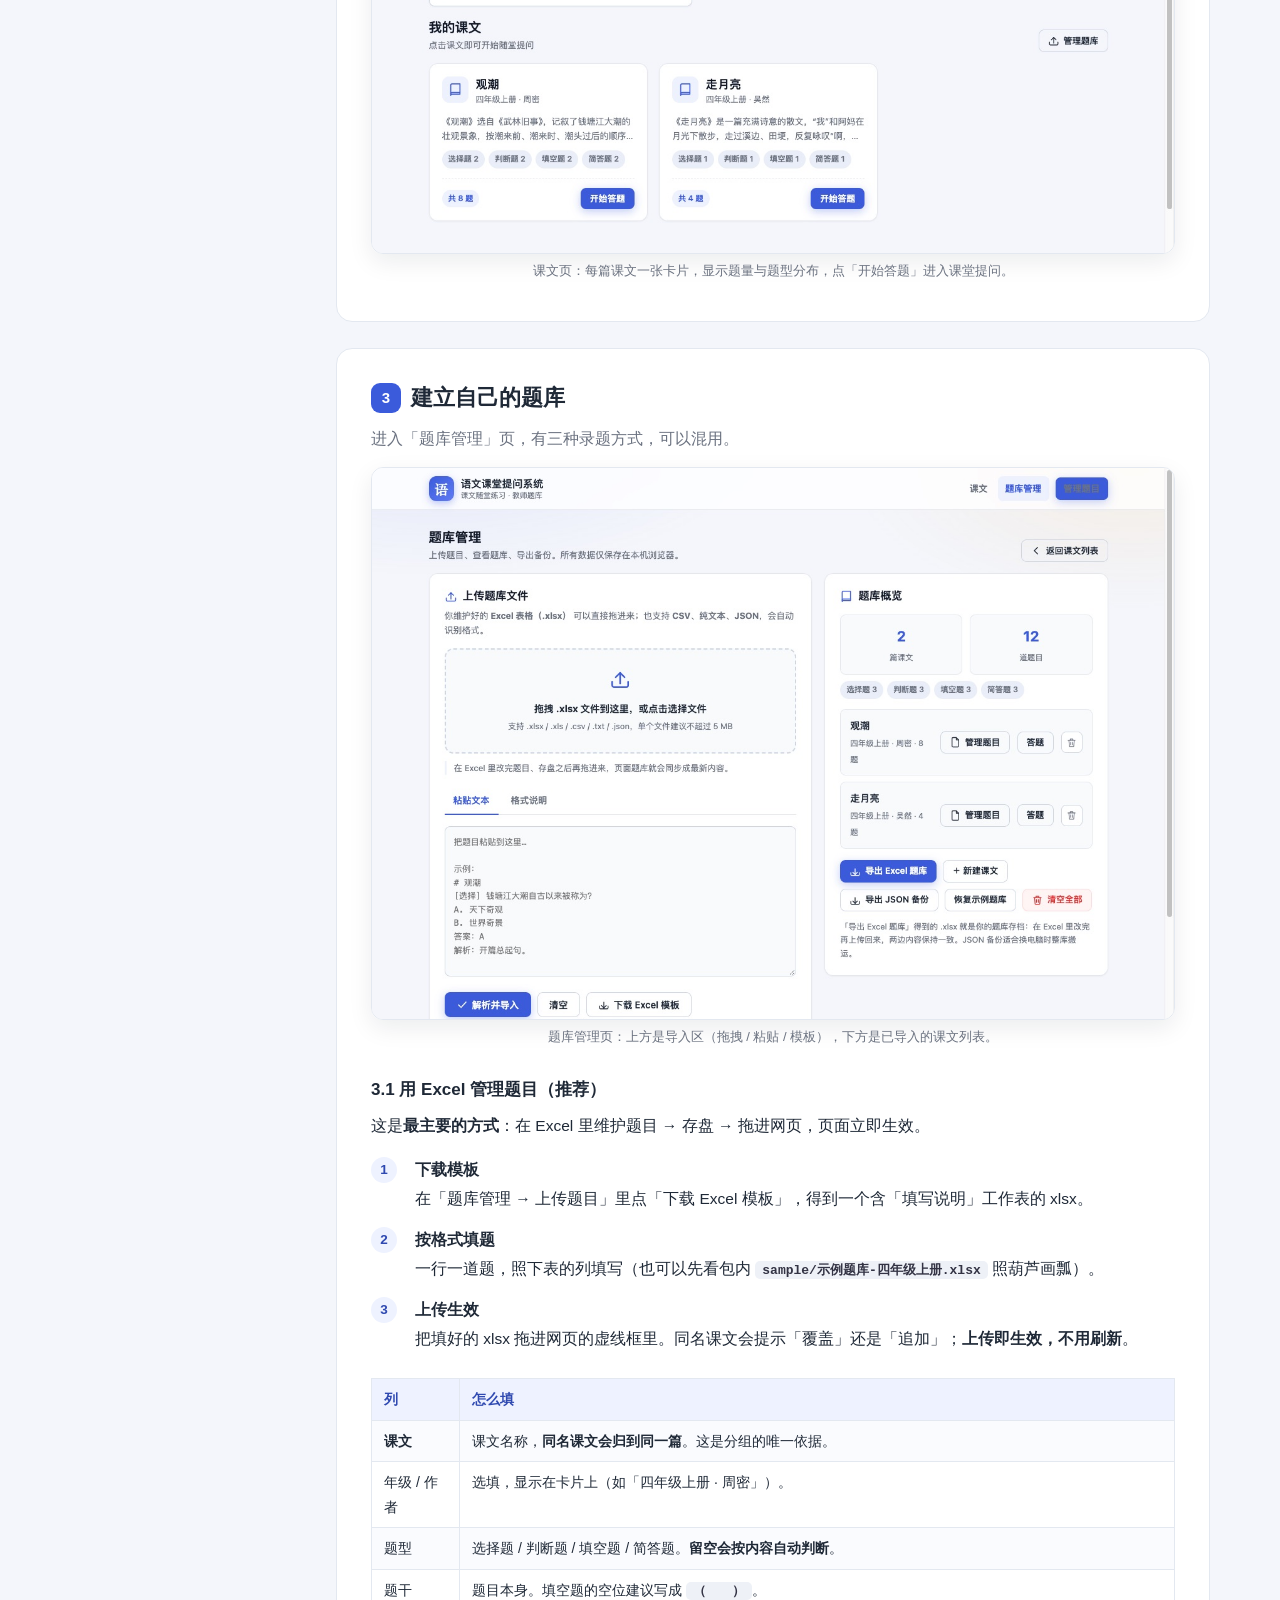
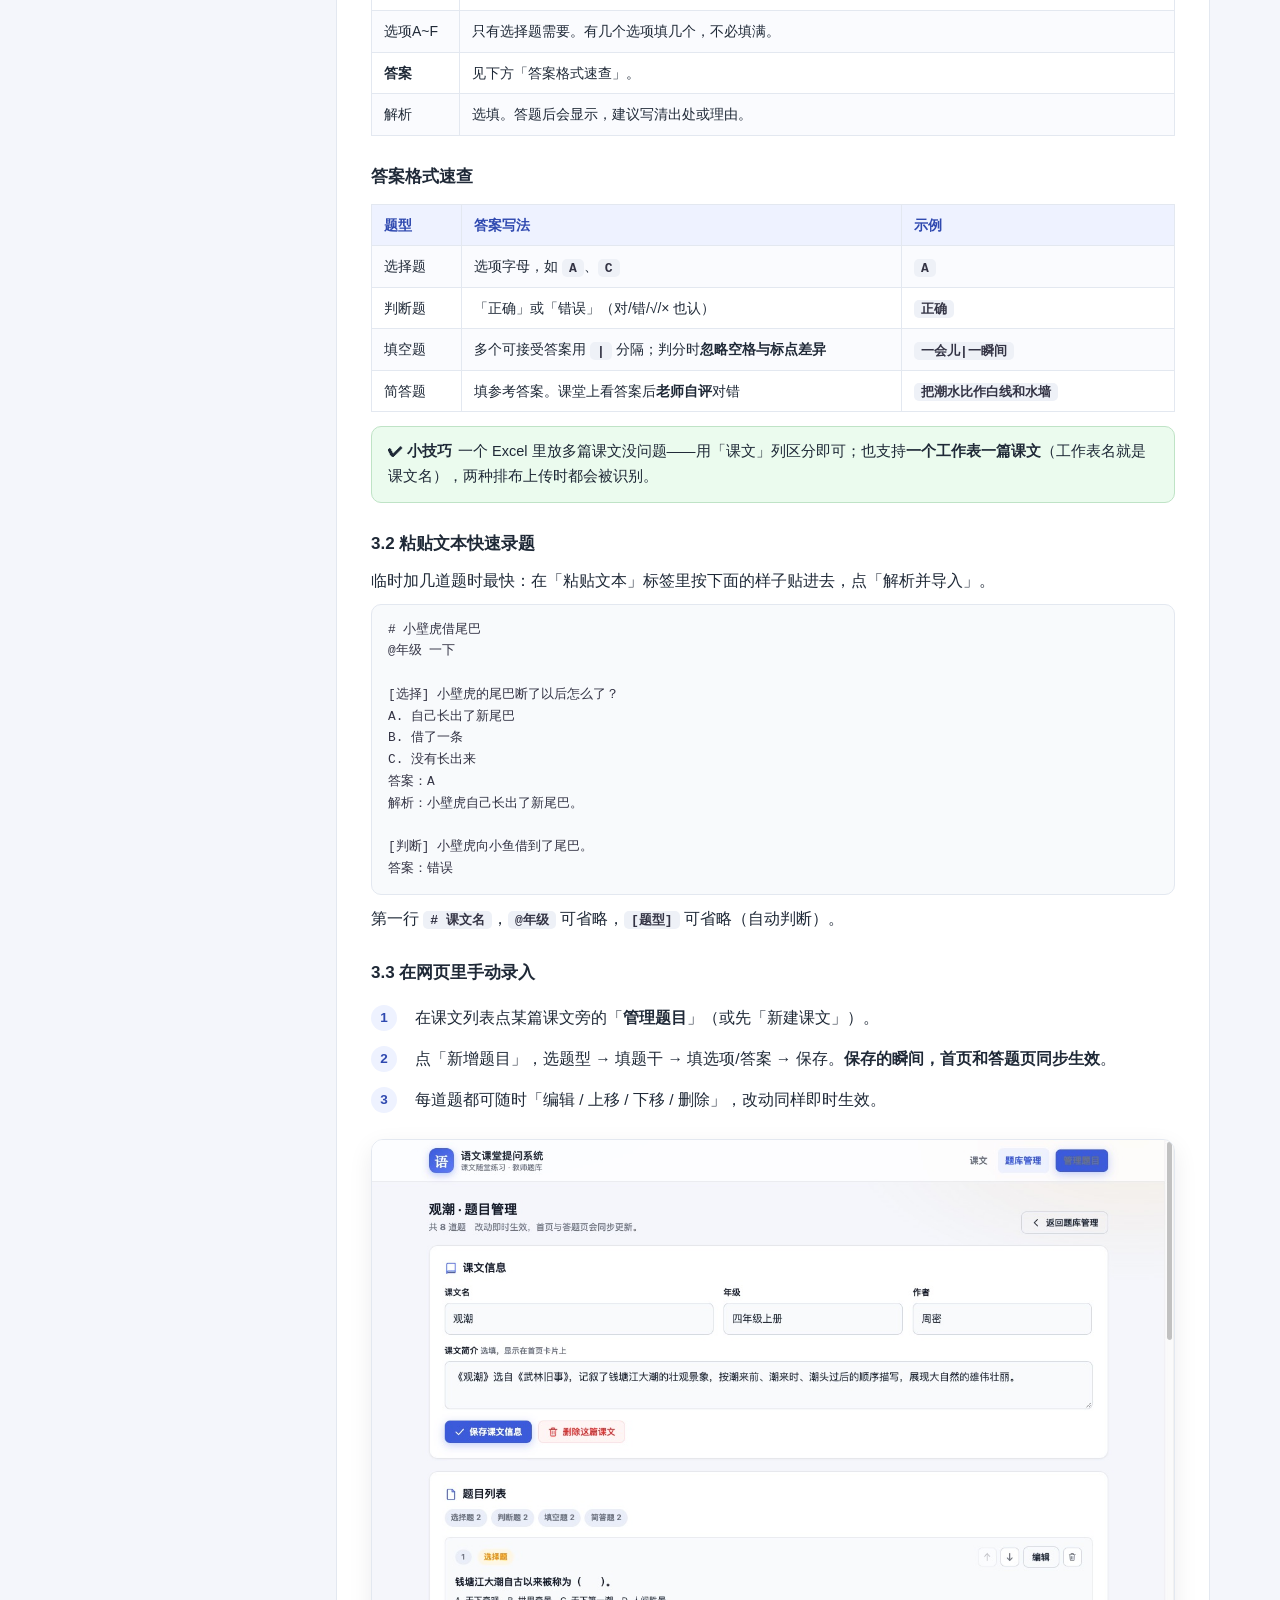
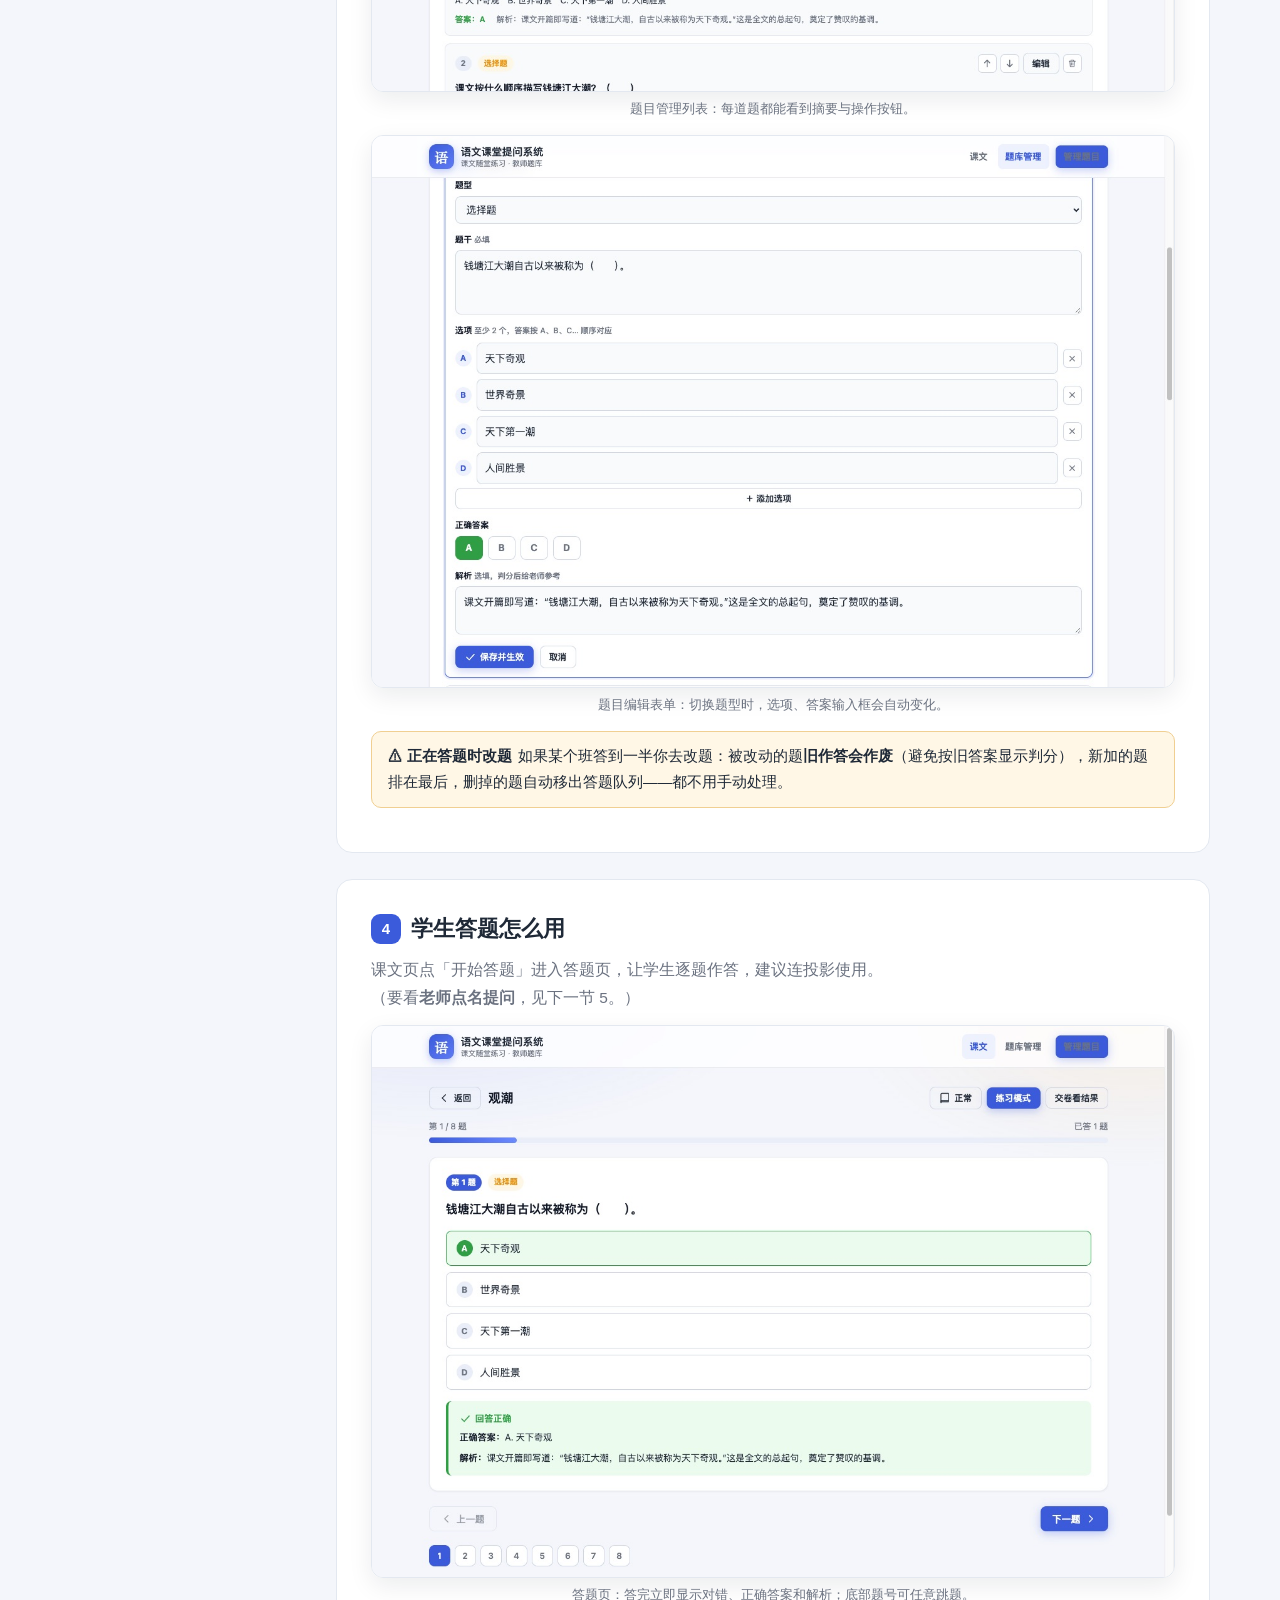
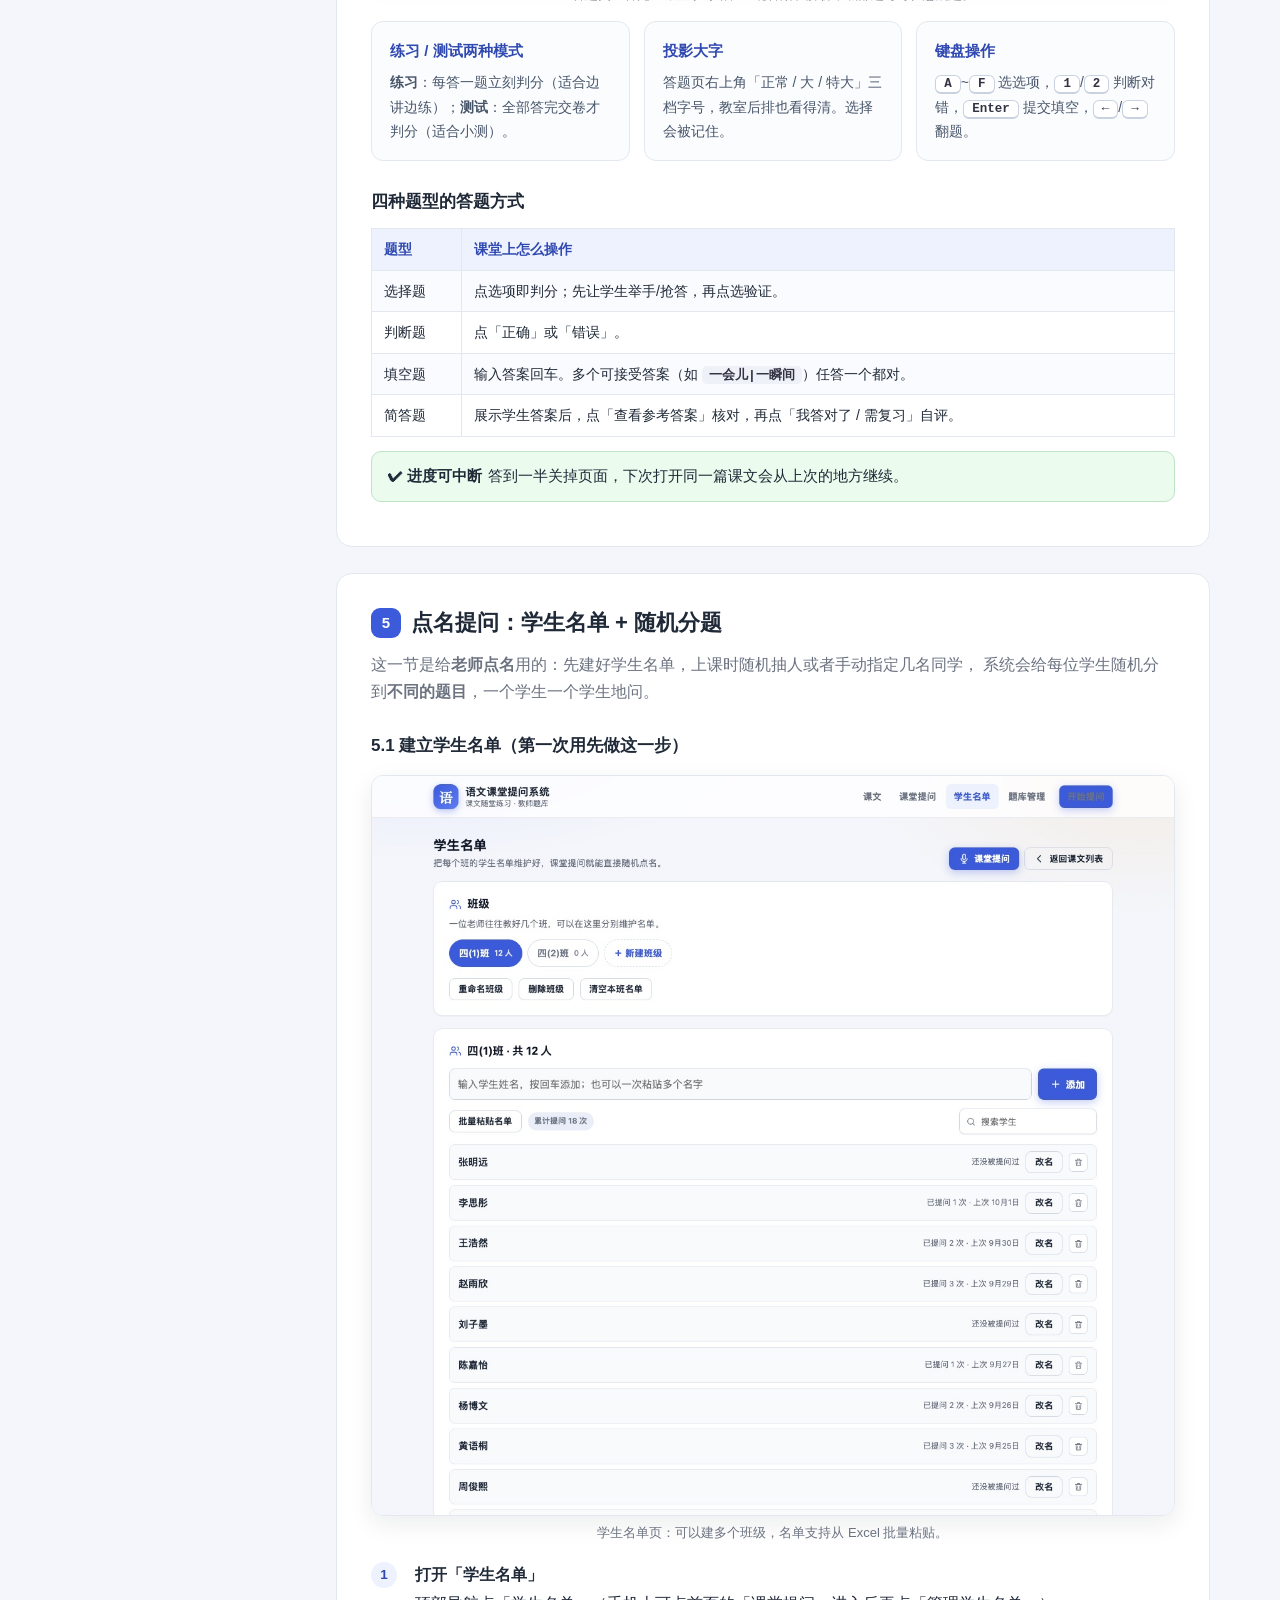
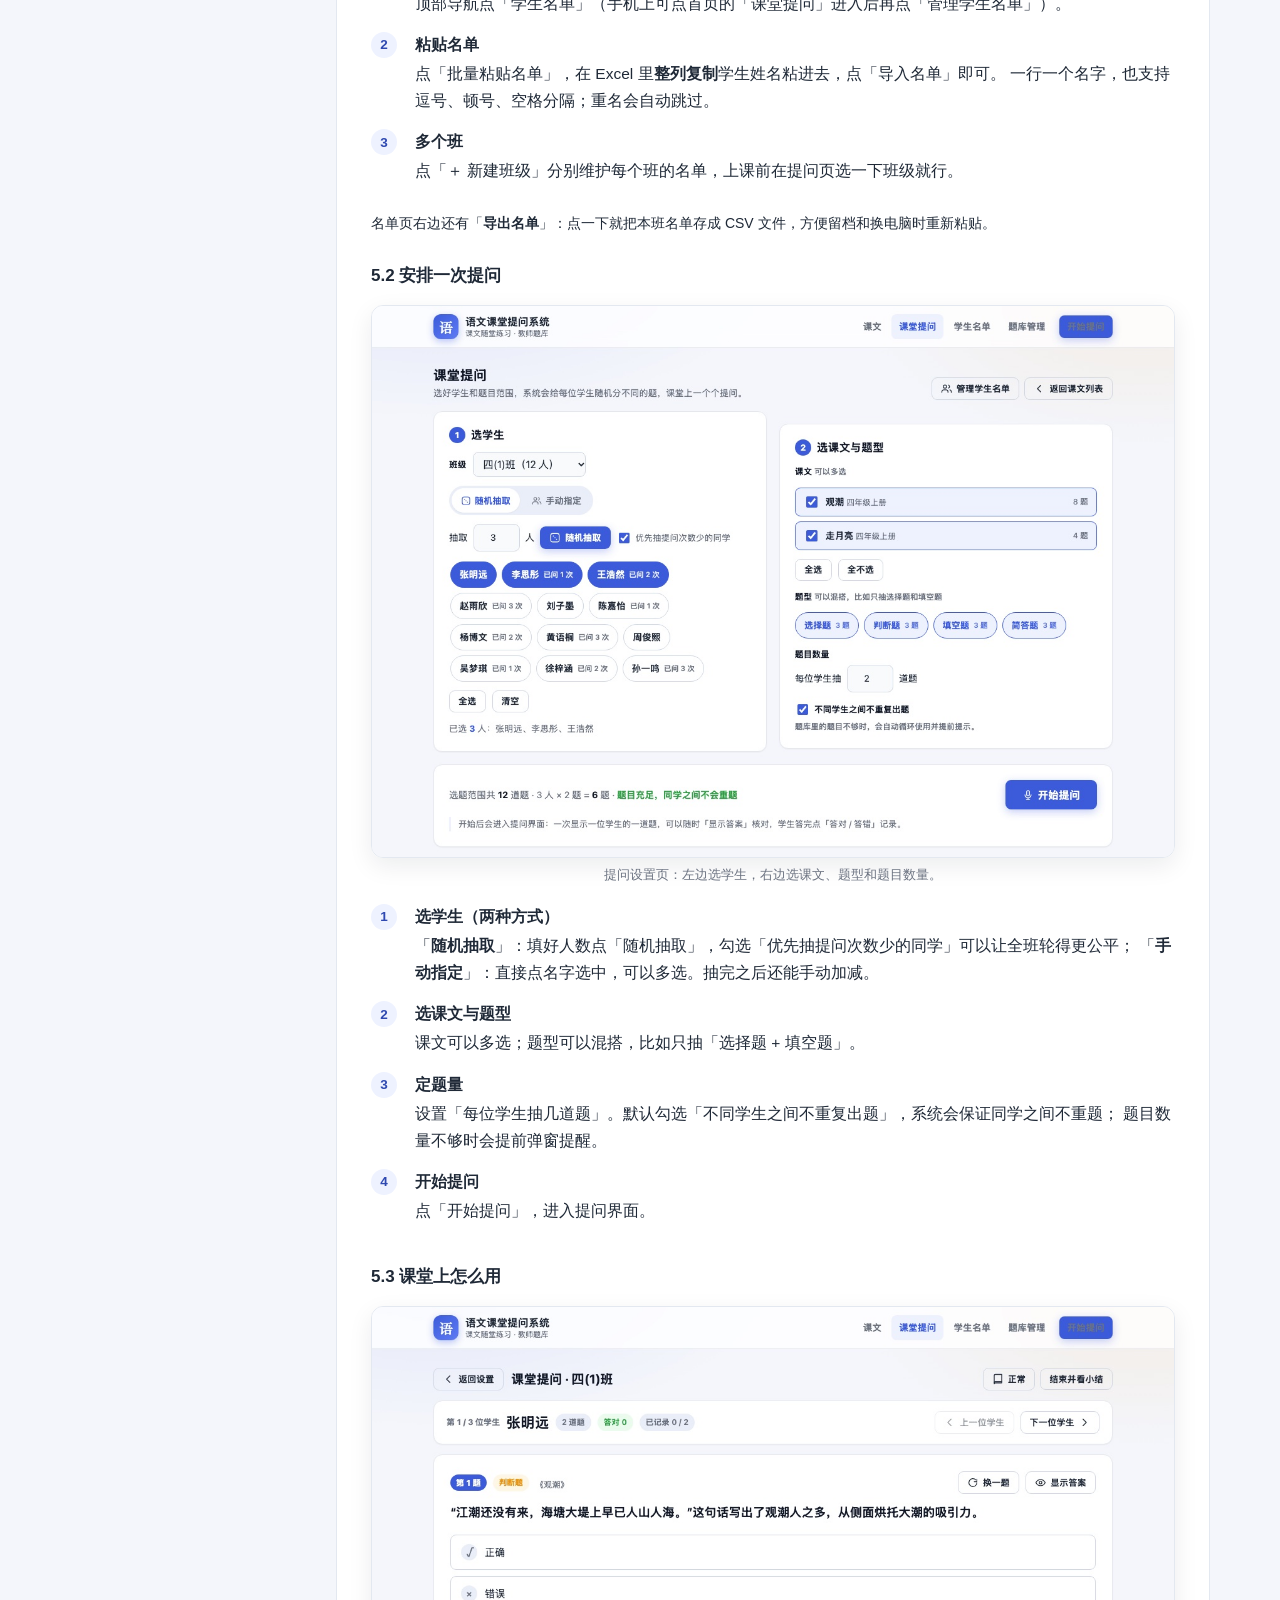
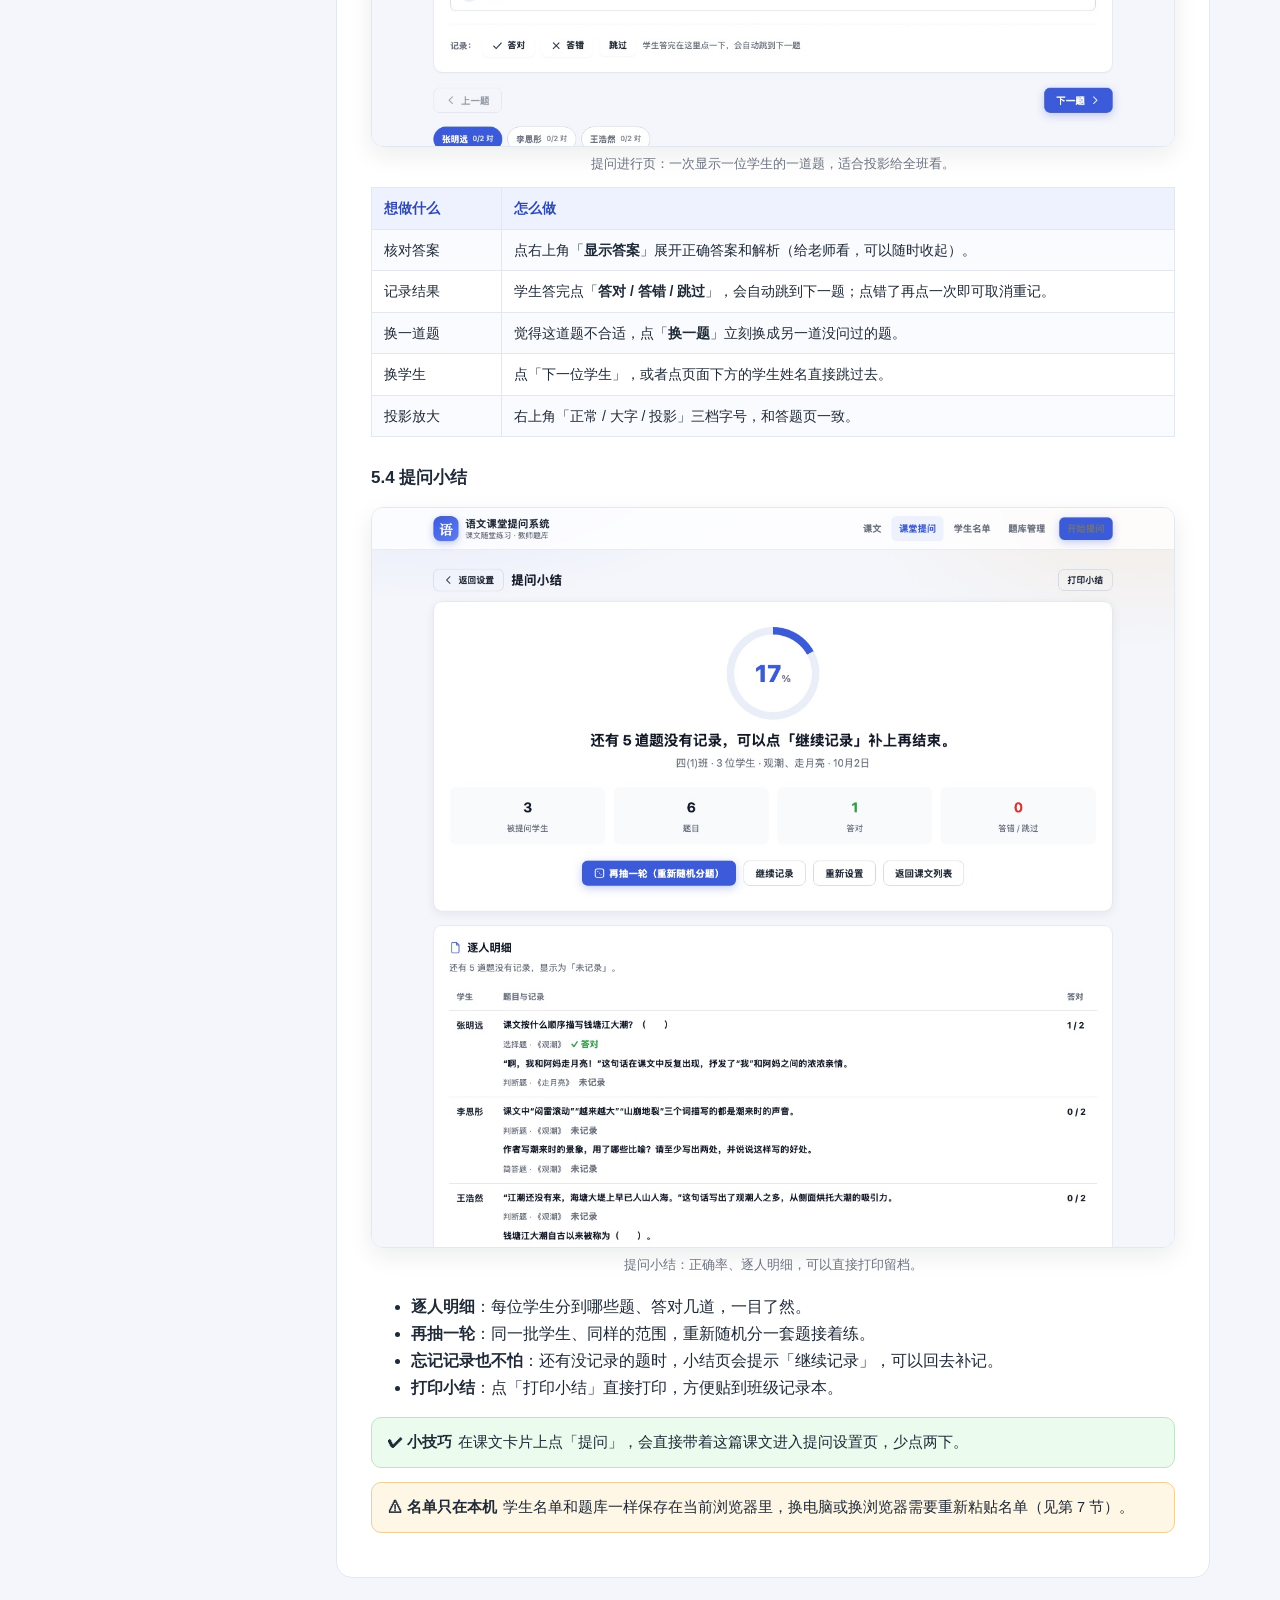
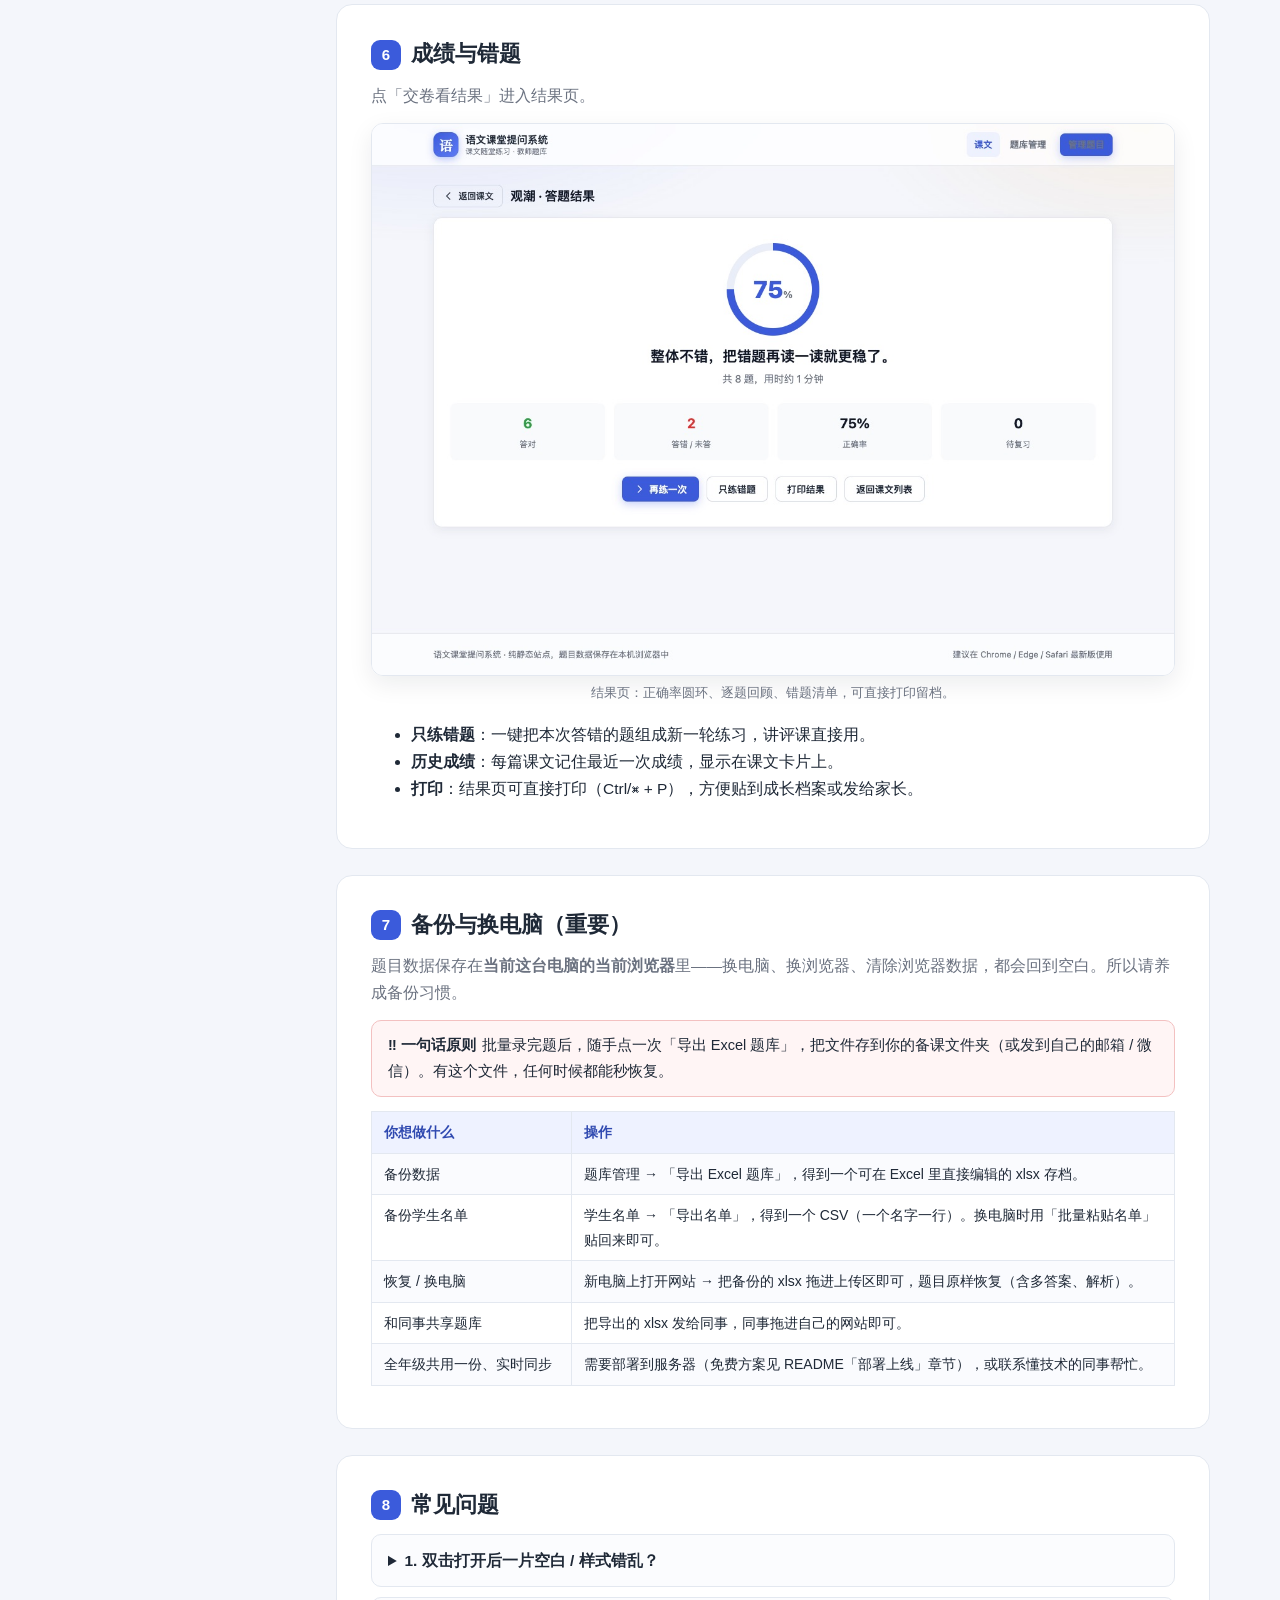
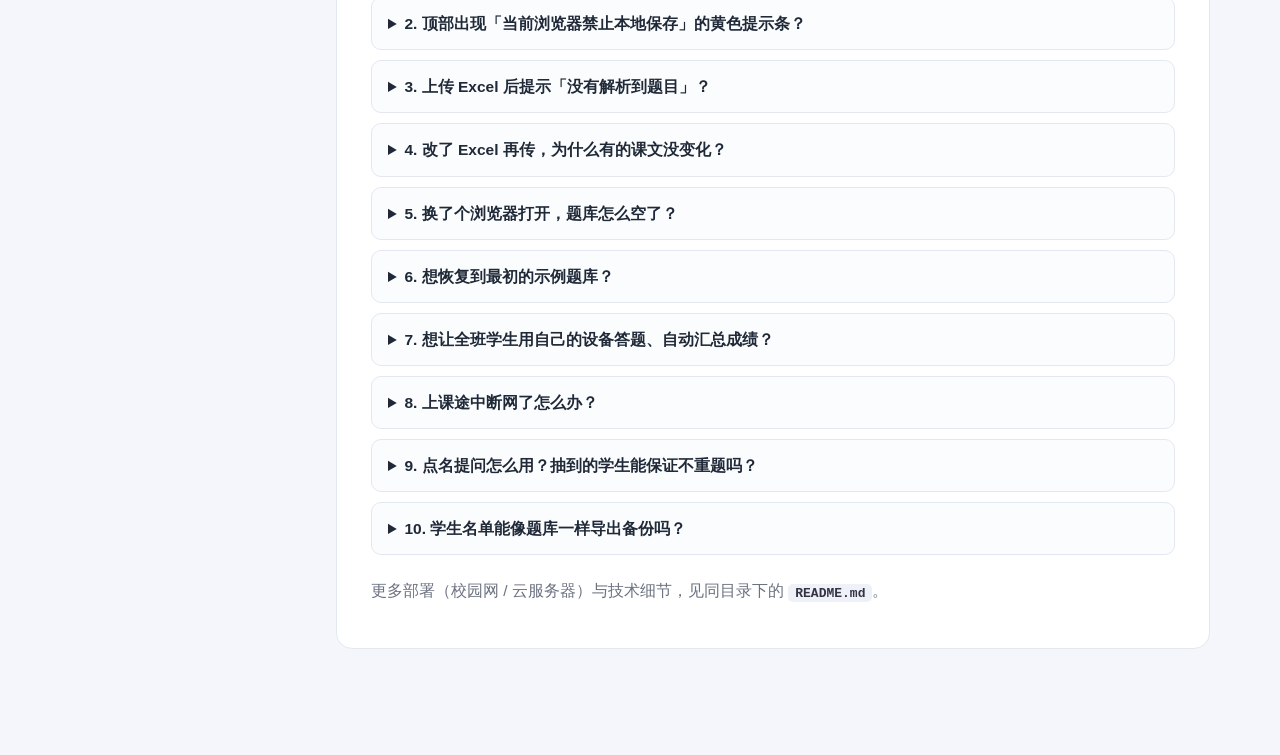
==== commit 733a4356: "新增学生名单与课堂提问功能：随机点名 + 随机分题 - 学生名单（#/roster）：多班级管理，支持从 Excel 整列复制批量粘贴导入、   导出名单 CSV、单人改名/删除、清空本班名单；自动累" ====
--- a/使用教程.html
+++ b/使用教程.html
@@ -146,17 +146,20 @@
   <a class="sub" href="#s3-1">3.1 用 Excel 管理题目（推荐）</a>
   <a class="sub" href="#s3-2">3.2 粘贴文本快速录题</a>
   <a class="sub" href="#s3-3">3.3 在网页里手动录入</a>
-  <a href="#s4">4 · 课堂提问怎么用</a>
-  <a href="#s5">5 · 成绩与错题</a>
-  <a href="#s6">6 · 备份与换电脑</a>
-  <a href="#s7">7 · 常见问题</a>
+  <a href="#s4">4 · 学生答题怎么用</a>
+  <a href="#s5">5 · 点名提问：抽学生 + 随机分题</a>
+  <a class="sub" href="#s5-1">5.1 建立学生名单</a>
+  <a class="sub" href="#s5-2">5.2 安排一次提问</a>
+  <a href="#s6">6 · 成绩与错题</a>
+  <a href="#s7">7 · 备份与换电脑</a>
+  <a href="#s8">8 · 常见问题</a>
 </nav>
 
 <main>
 
 <div class="hero">
   <h1>语文课堂提问系统 · 使用教程</h1>
-  <p>按课文组织题库，课堂上逐题提问、即时判分、错题一目了然。<br>不需要安装任何软件，也不需要联网。</p>
+  <p>按课文组织题库，课堂上可以<b>随机点名提问</b>（自动给每位学生分不同的题），学生也能自己逐题练习、即时判分。<br>不需要安装任何软件，也不需要联网。</p>
   <a class="btn" href="index.html">▶ 打开网站</a>
   <p class="meta">本教程随网站附带，可离线阅读，也可直接打印（Ctrl/⌘ + P）。</p>
 </div>
@@ -175,7 +178,7 @@
       打开页面右上角「题库管理」，上传你按第 3 节格式准备好的 Excel 表格即可。</li>
   </ol>
 
-  <div class="tip"><b>✔ 推荐浏览器</b>Chrome 或 Edge（电脑上都免费）。Safari 也能用，但双击打开时部分版本会禁止保存数据（见第 7 节问题 2）。</div>
+  <div class="tip"><b>✔ 推荐浏览器</b>Chrome 或 Edge（电脑上都免费）。Safari 也能用，但双击打开时部分版本会禁止保存数据（见第 8 节问题 2）。</div>
 
   <h3>三种打开方式（按方便程度排序）</h3>
   <div class="cols">
@@ -264,8 +267,8 @@
 
 <!-- ============================================================ 4 -->
 <section id="s4">
-  <h2><span class="no">4</span>课堂提问怎么用</h2>
-  <p class="lead">课文页点「开始答题」进入答题页，建议连投影使用。</p>
+  <h2><span class="no">4</span>学生答题怎么用</h2>
+  <p class="lead">课文页点「开始答题」进入答题页，让学生逐题作答，建议连投影使用。<br>（要看<b>老师点名提问</b>，见下一节 5。）</p>
 
   <img class="shot" src="assets/tutorial/02-答题页.jpg" alt="答题页">
   <p class="cap">答题页：答完立即显示对错、正确答案和解析；底部题号可任意跳题。</p>
@@ -290,7 +293,62 @@
 
 <!-- ============================================================ 5 -->
 <section id="s5">
-  <h2><span class="no">5</span>成绩与错题</h2>
+  <h2><span class="no">5</span>点名提问：学生名单 + 随机分题</h2>
+  <p class="lead">这一节是给<b>老师点名</b>用的：先建好学生名单，上课时随机抽人或者手动指定几名同学，
+  系统会给每位学生随机分到<b>不同的题目</b>，一个学生一个学生地问。</p>
+
+  <h3 id="s5-1">5.1 建立学生名单（第一次用先做这一步）</h3>
+  <img class="shot" src="assets/tutorial/07-学生名单.jpg" alt="学生名单页">
+  <p class="cap">学生名单页：可以建多个班级，名单支持从 Excel 批量粘贴。</p>
+  <ol class="steps">
+    <li><b class="t">打开「学生名单」</b>顶部导航点「学生名单」（手机上可点首页的「课堂提问」进入后再点「管理学生名单」）。</li>
+    <li><b class="t">粘贴名单</b>点「批量粘贴名单」，在 Excel 里<b>整列复制</b>学生姓名粘进去，点「导入名单」即可。
+      一行一个名字，也支持逗号、顿号、空格分隔；重名会自动跳过。</li>
+    <li><b class="t">多个班</b>点「＋ 新建班级」分别维护每个班的名单，上课前在提问页选一下班级就行。</li>
+  </ol>
+  <p class="muted" style="font-size:14px">名单页右边还有「<b>导出名单</b>」：点一下就把本班名单存成 CSV 文件，方便留档和换电脑时重新粘贴。</p>
+
+  <h3 id="s5-2">5.2 安排一次提问</h3>
+  <img class="shot" src="assets/tutorial/08-课堂提问-设置.jpg" alt="课堂提问设置页">
+  <p class="cap">提问设置页：左边选学生，右边选课文、题型和题目数量。</p>
+  <ol class="steps">
+    <li><b class="t">选学生（两种方式）</b>「<b>随机抽取</b>」：填好人数点「随机抽取」，勾选「优先抽提问次数少的同学」可以让全班轮得更公平；
+      「<b>手动指定</b>」：直接点名字选中，可以多选。抽完之后还能手动加减。</li>
+    <li><b class="t">选课文与题型</b>课文可以多选；题型可以混搭，比如只抽「选择题 + 填空题」。</li>
+    <li><b class="t">定题量</b>设置「每位学生抽几道题」。默认勾选「不同学生之间不重复出题」，系统会保证同学之间不重题；
+      题目数量不够时会提前弹窗提醒。</li>
+    <li><b class="t">开始提问</b>点「开始提问」，进入提问界面。</li>
+  </ol>
+
+  <h3>5.3 课堂上怎么用</h3>
+  <img class="shot" src="assets/tutorial/09-课堂提问-进行.jpg" alt="提问进行页">
+  <p class="cap">提问进行页：一次显示一位学生的一道题，适合投影给全班看。</p>
+  <table>
+    <tr><th style="width:130px">想做什么</th><th>怎么做</th></tr>
+    <tr><td>核对答案</td><td>点右上角「<b>显示答案</b>」展开正确答案和解析（给老师看，可以随时收起）。</td></tr>
+    <tr><td>记录结果</td><td>学生答完点「<b>答对 / 答错 / 跳过</b>」，会自动跳到下一题；点错了再点一次即可取消重记。</td></tr>
+    <tr><td>换一道题</td><td>觉得这道题不合适，点「<b>换一题</b>」立刻换成另一道没问过的题。</td></tr>
+    <tr><td>换学生</td><td>点「下一位学生」，或者点页面下方的学生姓名直接跳过去。</td></tr>
+    <tr><td>投影放大</td><td>右上角「正常 / 大字 / 投影」三档字号，和答题页一致。</td></tr>
+  </table>
+
+  <h3>5.4 提问小结</h3>
+  <img class="shot" src="assets/tutorial/10-提问小结.jpg" alt="提问小结">
+  <p class="cap">提问小结：正确率、逐人明细，可以直接打印留档。</p>
+  <ul>
+    <li><b>逐人明细</b>：每位学生分到哪些题、答对几道，一目了然。</li>
+    <li><b>再抽一轮</b>：同一批学生、同样的范围，重新随机分一套题接着练。</li>
+    <li><b>忘记记录也不怕</b>：还有没记录的题时，小结页会提示「继续记录」，可以回去补记。</li>
+    <li><b>打印小结</b>：点「打印小结」直接打印，方便贴到班级记录本。</li>
+  </ul>
+
+  <div class="tip"><b>✔ 小技巧</b>在课文卡片上点「提问」，会直接带着这篇课文进入提问设置页，少点两下。</div>
+  <div class="warn"><b>⚠ 名单只在本机</b>学生名单和题库一样保存在当前浏览器里，换电脑或换浏览器需要重新粘贴名单（见第 7 节）。</div>
+</section>
+
+<!-- ============================================================ 6 -->
+<section id="s6">
+  <h2><span class="no">6</span>成绩与错题</h2>
   <p class="lead">点「交卷看结果」进入结果页。</p>
   <img class="shot" src="assets/tutorial/03-结果页.jpg" alt="结果页">
   <p class="cap">结果页：正确率圆环、逐题回顾、错题清单，可直接打印留档。</p>
@@ -301,9 +359,9 @@
   </ul>
 </section>
 
-<!-- ============================================================ 6 -->
-<section id="s6">
-  <h2><span class="no">6</span>备份与换电脑（重要）</h2>
+<!-- ============================================================ 7 -->
+<section id="s7">
+  <h2><span class="no">7</span>备份与换电脑（重要）</h2>
   <p class="lead">题目数据保存在<b>当前这台电脑的当前浏览器</b>里——换电脑、换浏览器、清除浏览器数据，都会回到空白。所以请养成备份习惯。</p>
 
   <div class="danger"><b>‼ 一句话原则</b>批量录完题后，随手点一次「导出 Excel 题库」，把文件存到你的备课文件夹（或发到自己的邮箱 / 微信）。有这个文件，任何时候都能秒恢复。</div>
@@ -311,15 +369,16 @@
   <table>
     <tr><th style="width:200px">你想做什么</th><th>操作</th></tr>
     <tr><td>备份数据</td><td>题库管理 → 「导出 Excel 题库」，得到一个可在 Excel 里直接编辑的 xlsx 存档。</td></tr>
+    <tr><td>备份学生名单</td><td>学生名单 → 「导出名单」，得到一个 CSV（一个名字一行）。换电脑时用「批量粘贴名单」贴回来即可。</td></tr>
     <tr><td>恢复 / 换电脑</td><td>新电脑上打开网站 → 把备份的 xlsx 拖进上传区即可，题目原样恢复（含多答案、解析）。</td></tr>
     <tr><td>和同事共享题库</td><td>把导出的 xlsx 发给同事，同事拖进自己的网站即可。</td></tr>
     <tr><td>全年级共用一份、实时同步</td><td>需要部署到服务器（免费方案见 README「部署上线」章节），或联系懂技术的同事帮忙。</td></tr>
   </table>
 </section>
 
-<!-- ============================================================ 7 -->
-<section id="s7">
-  <h2><span class="no">7</span>常见问题</h2>
+<!-- ============================================================ 8 -->
+<section id="s8">
+  <h2><span class="no">8</span>常见问题</h2>
 
   <details>
     <summary>1. 双击打开后一片空白 / 样式错乱？</summary>
@@ -347,7 +406,7 @@
 
   <details>
     <summary>5. 换了个浏览器打开，题库怎么空了？</summary>
-    <p>数据按浏览器分开保存（见第 6 节）。把之前导出的备份 xlsx 拖进去就恢复了。</p>
+    <p>数据按浏览器分开保存（见第 7 节）。把之前导出的备份 xlsx 拖进去就恢复了。</p>
   </details>
 
   <details>
@@ -363,6 +422,18 @@
   <details>
     <summary>8. 上课途中断网了怎么办？</summary>
     <p>完全不受影响——本系统双击打开就能用，全程不依赖网络。</p>
+  </details>
+
+  <details>
+    <summary>9. 点名提问怎么用？抽到的学生能保证不重题吗？</summary>
+    <p>见第 5 节。只要题库里的题目够（页面上会显示「题目充足，同学之间不会重题」），系统就会保证<b>同一次提问里每位学生拿到的题都不重复</b>；
+    题目不够时会提前弹窗提醒，可以选择允许重复、或者返回把课文范围放大一点。</p>
+  </details>
+
+  <details>
+    <summary>10. 学生名单能像题库一样导出备份吗？</summary>
+    <p>能。学生名单页点「导出名单」即可下载本班名单（一个名字一行，Excel 能直接打开）。
+    换电脑时打开「学生名单 → 批量粘贴名单」把名字贴回来就行；「导出 Excel 题库」只含题目，不含名单。</p>
   </details>
 
   <p style="margin-top:22px" class="lead">更多部署（校园网 / 云服务器）与技术细节，见同目录下的 <code>README.md</code>。</p>
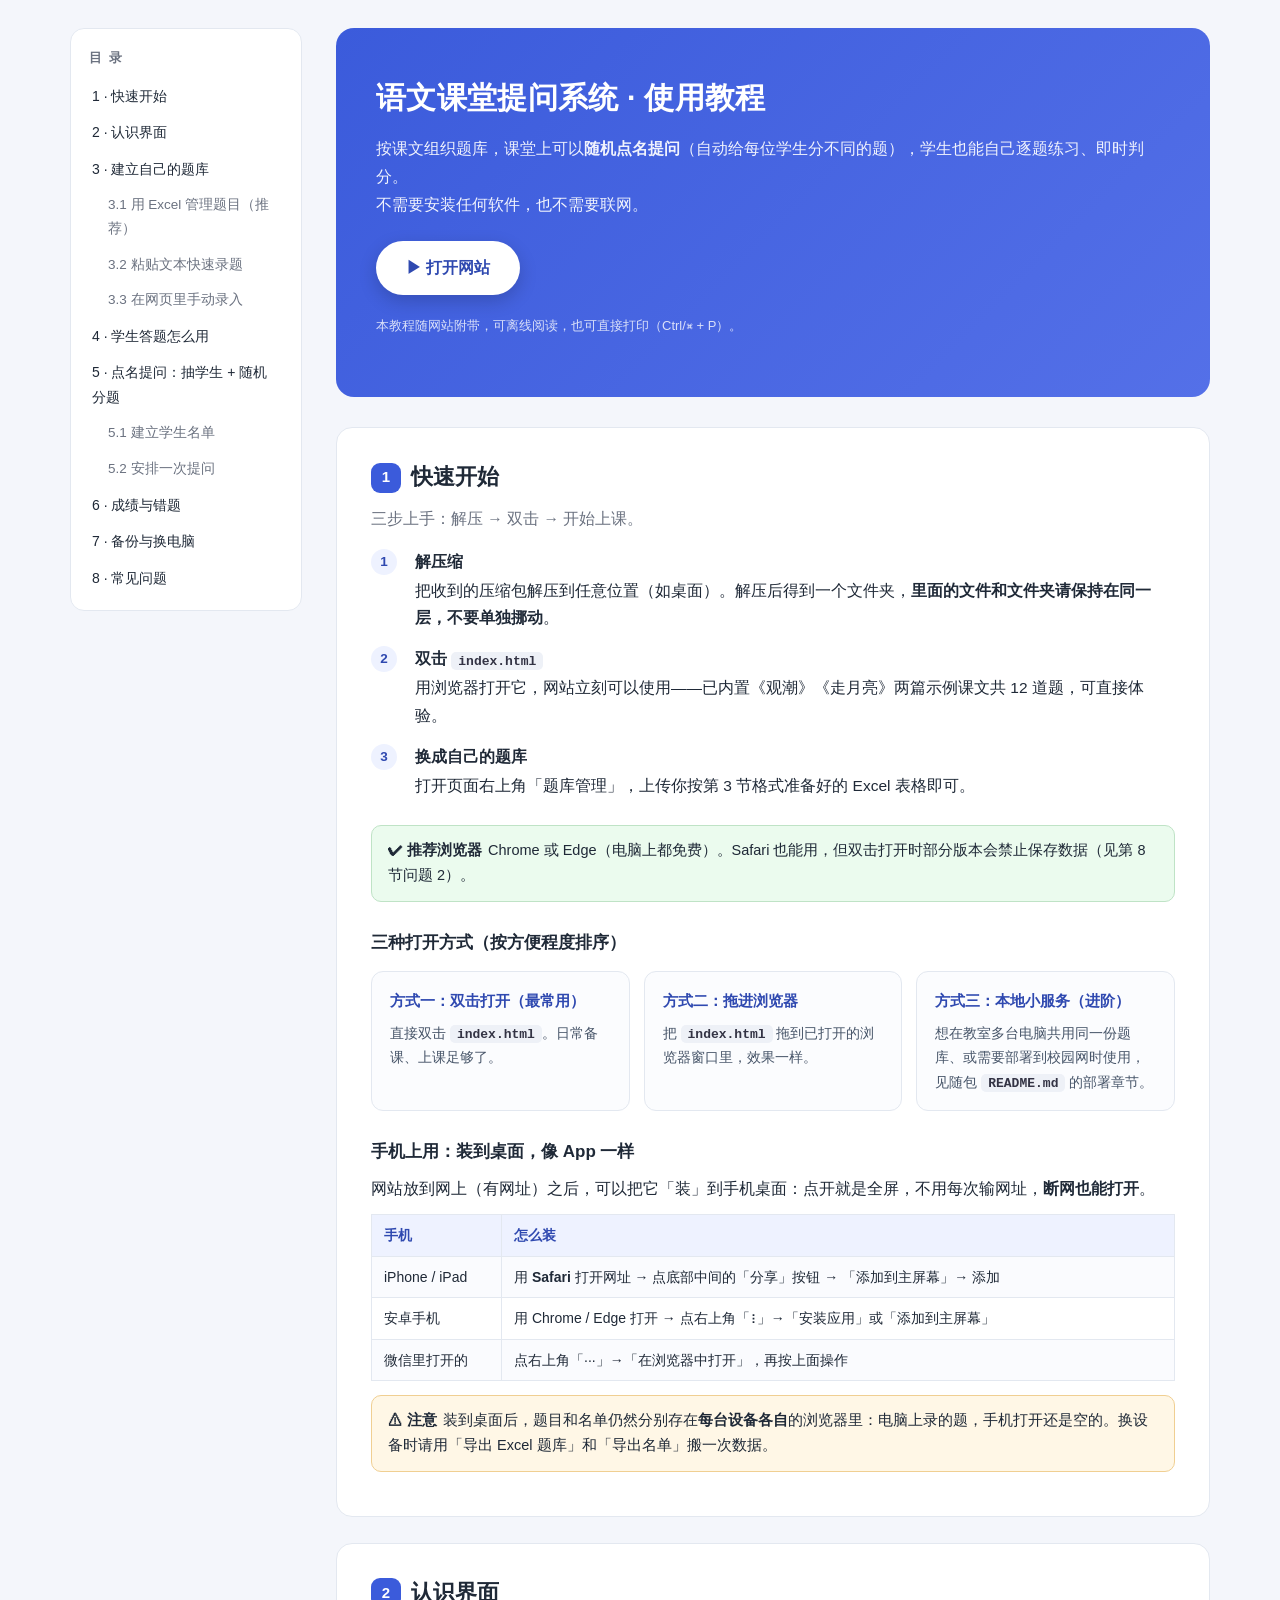
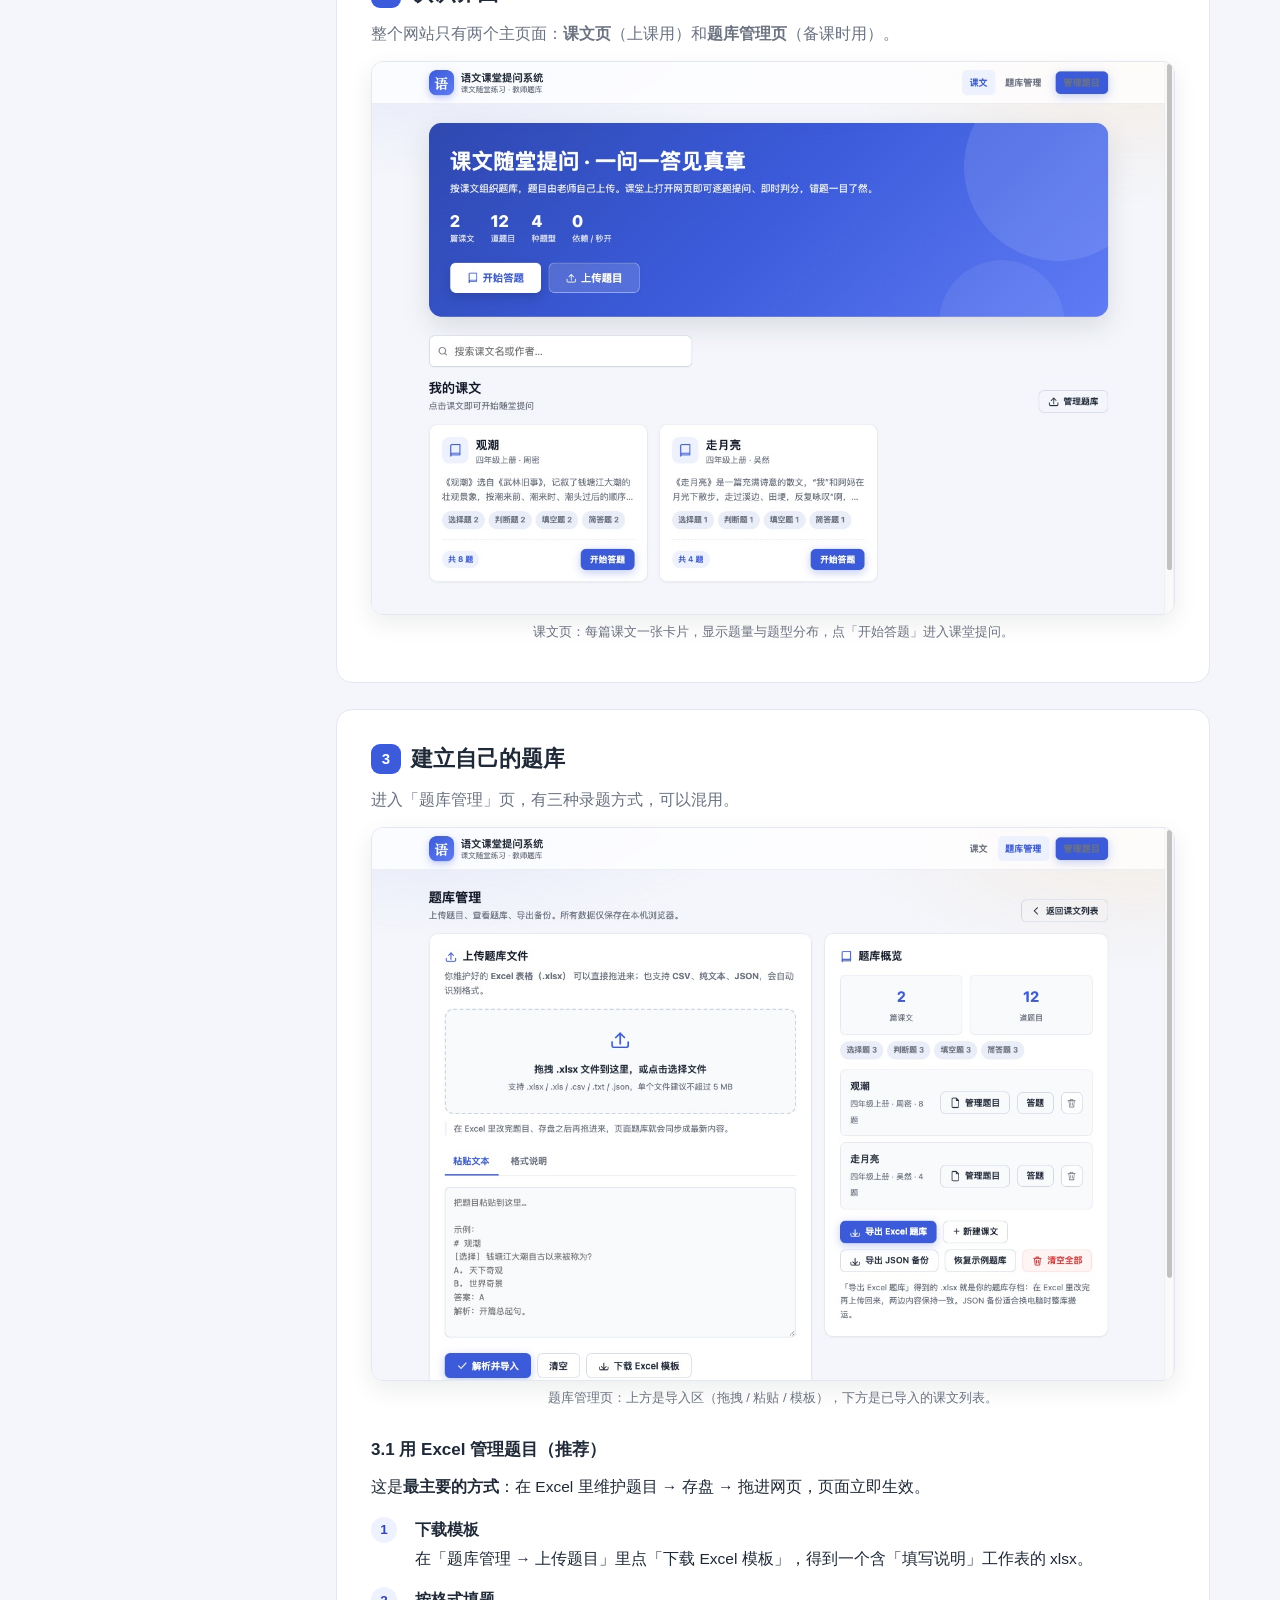
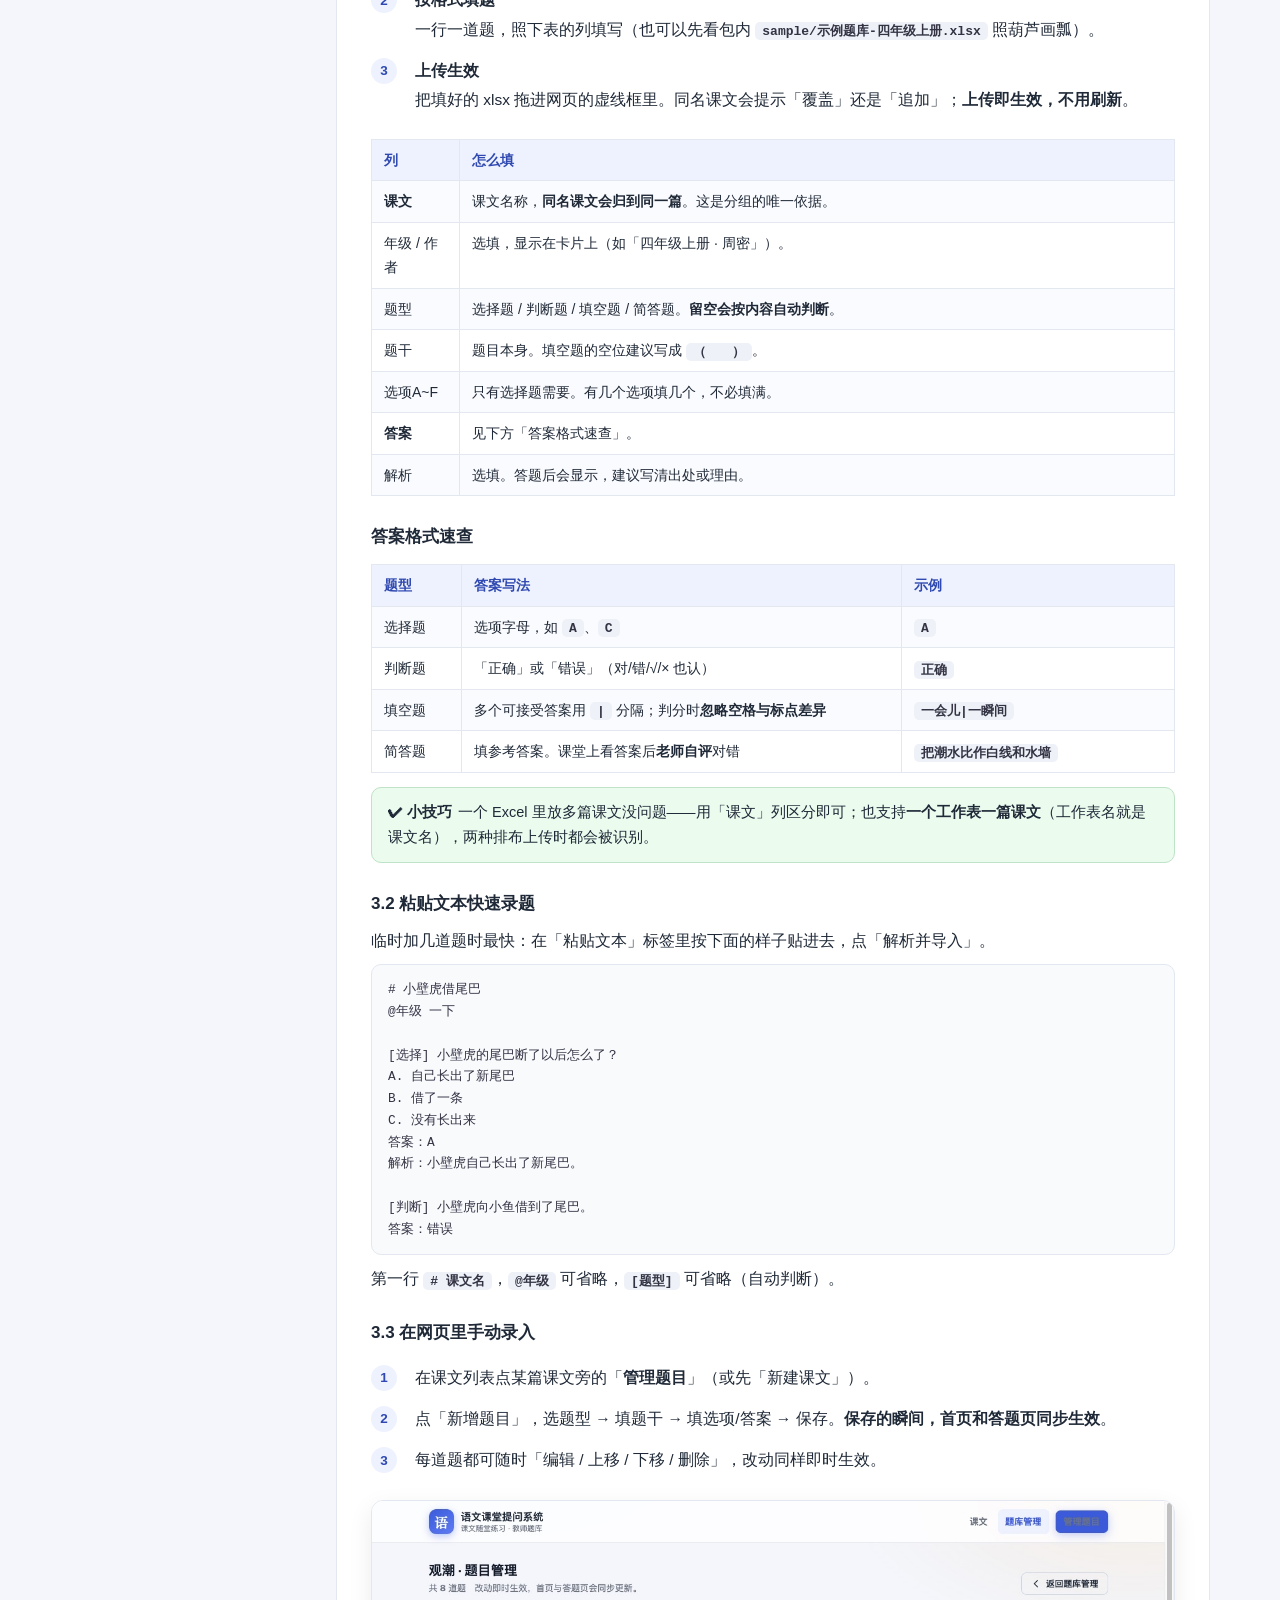
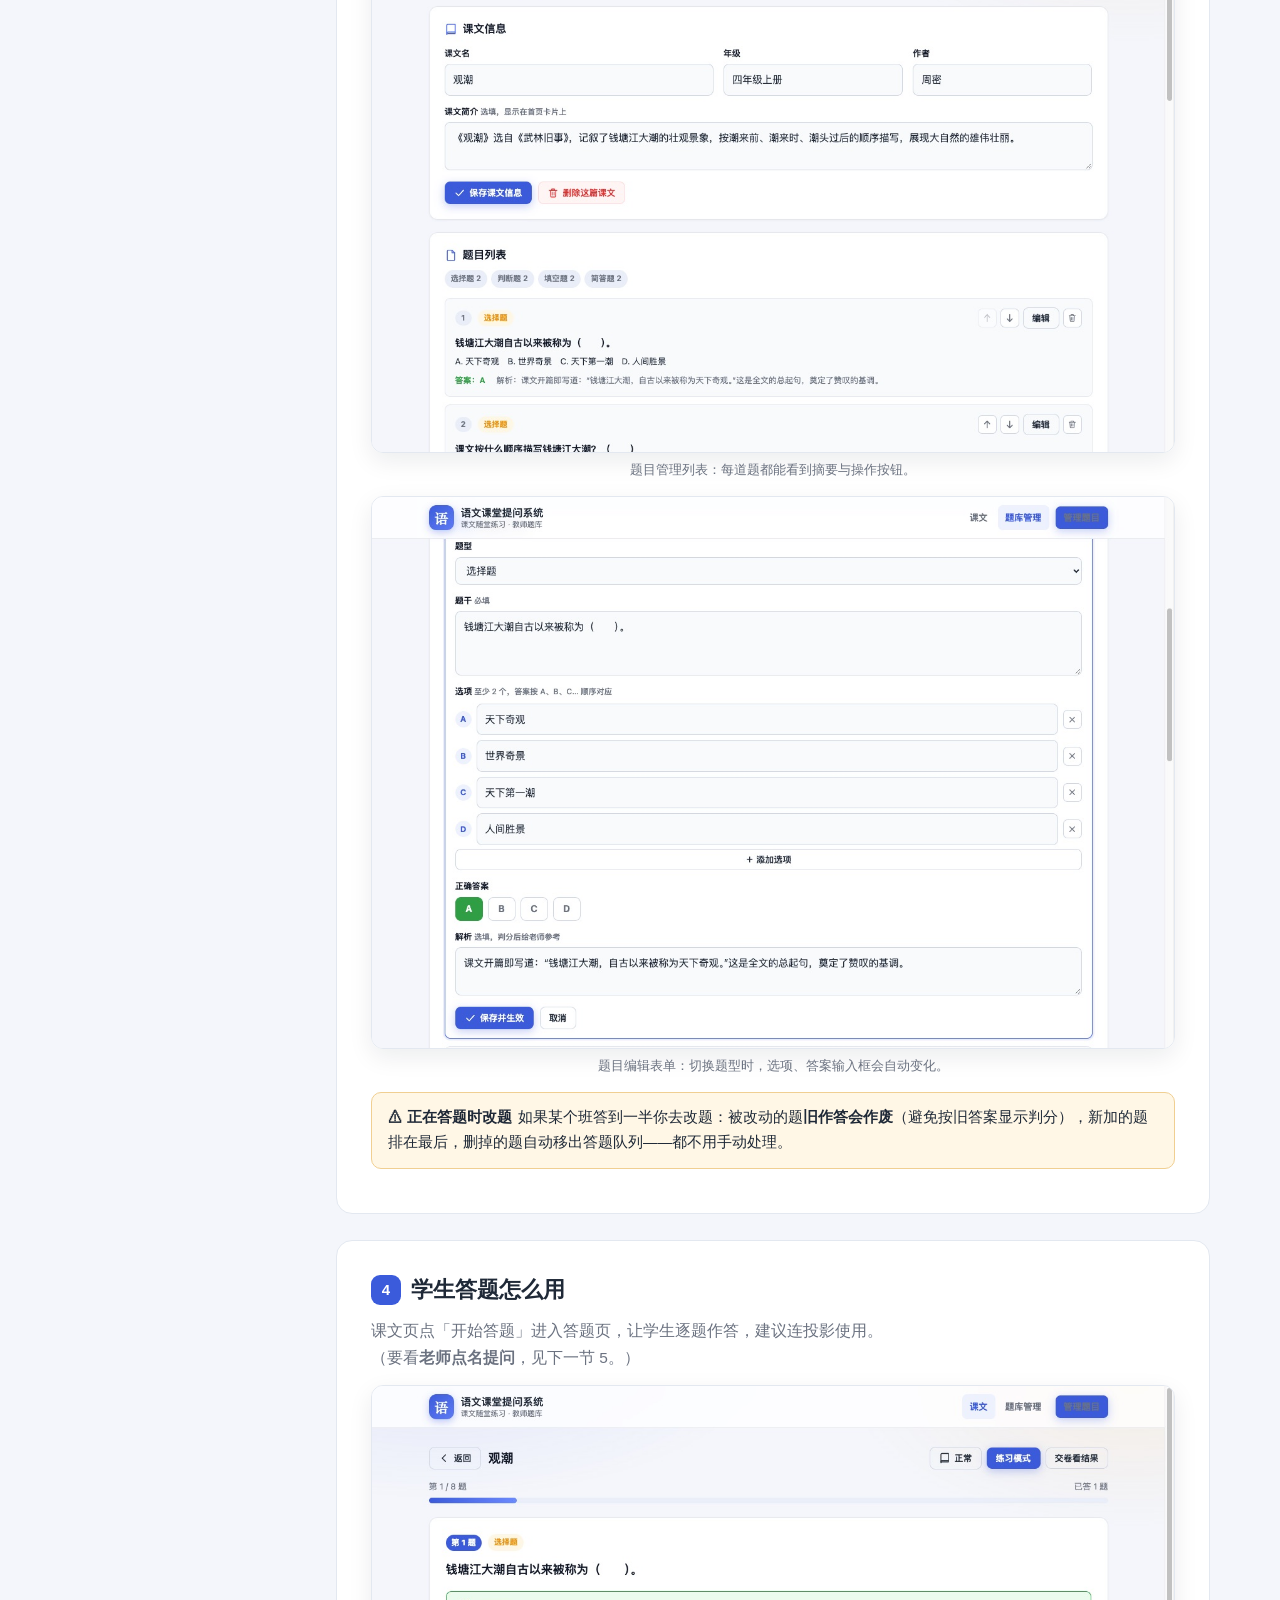
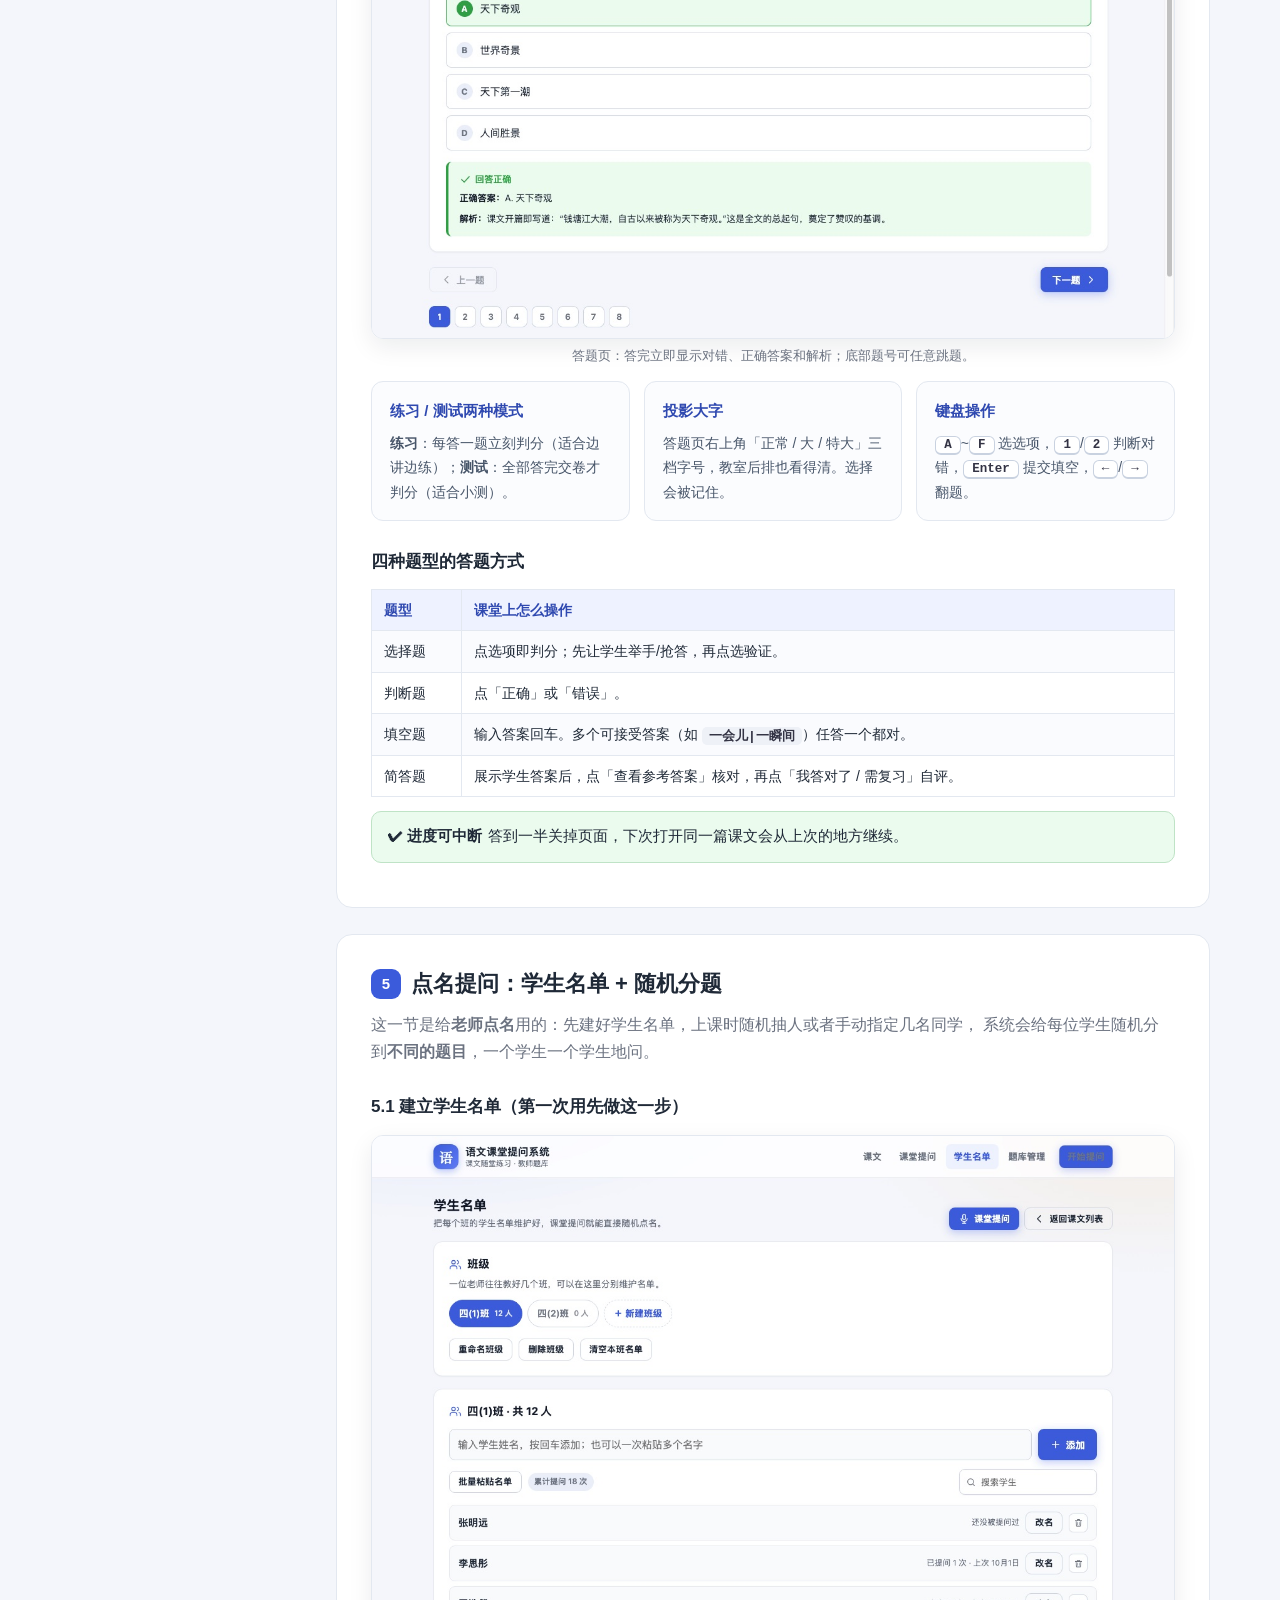
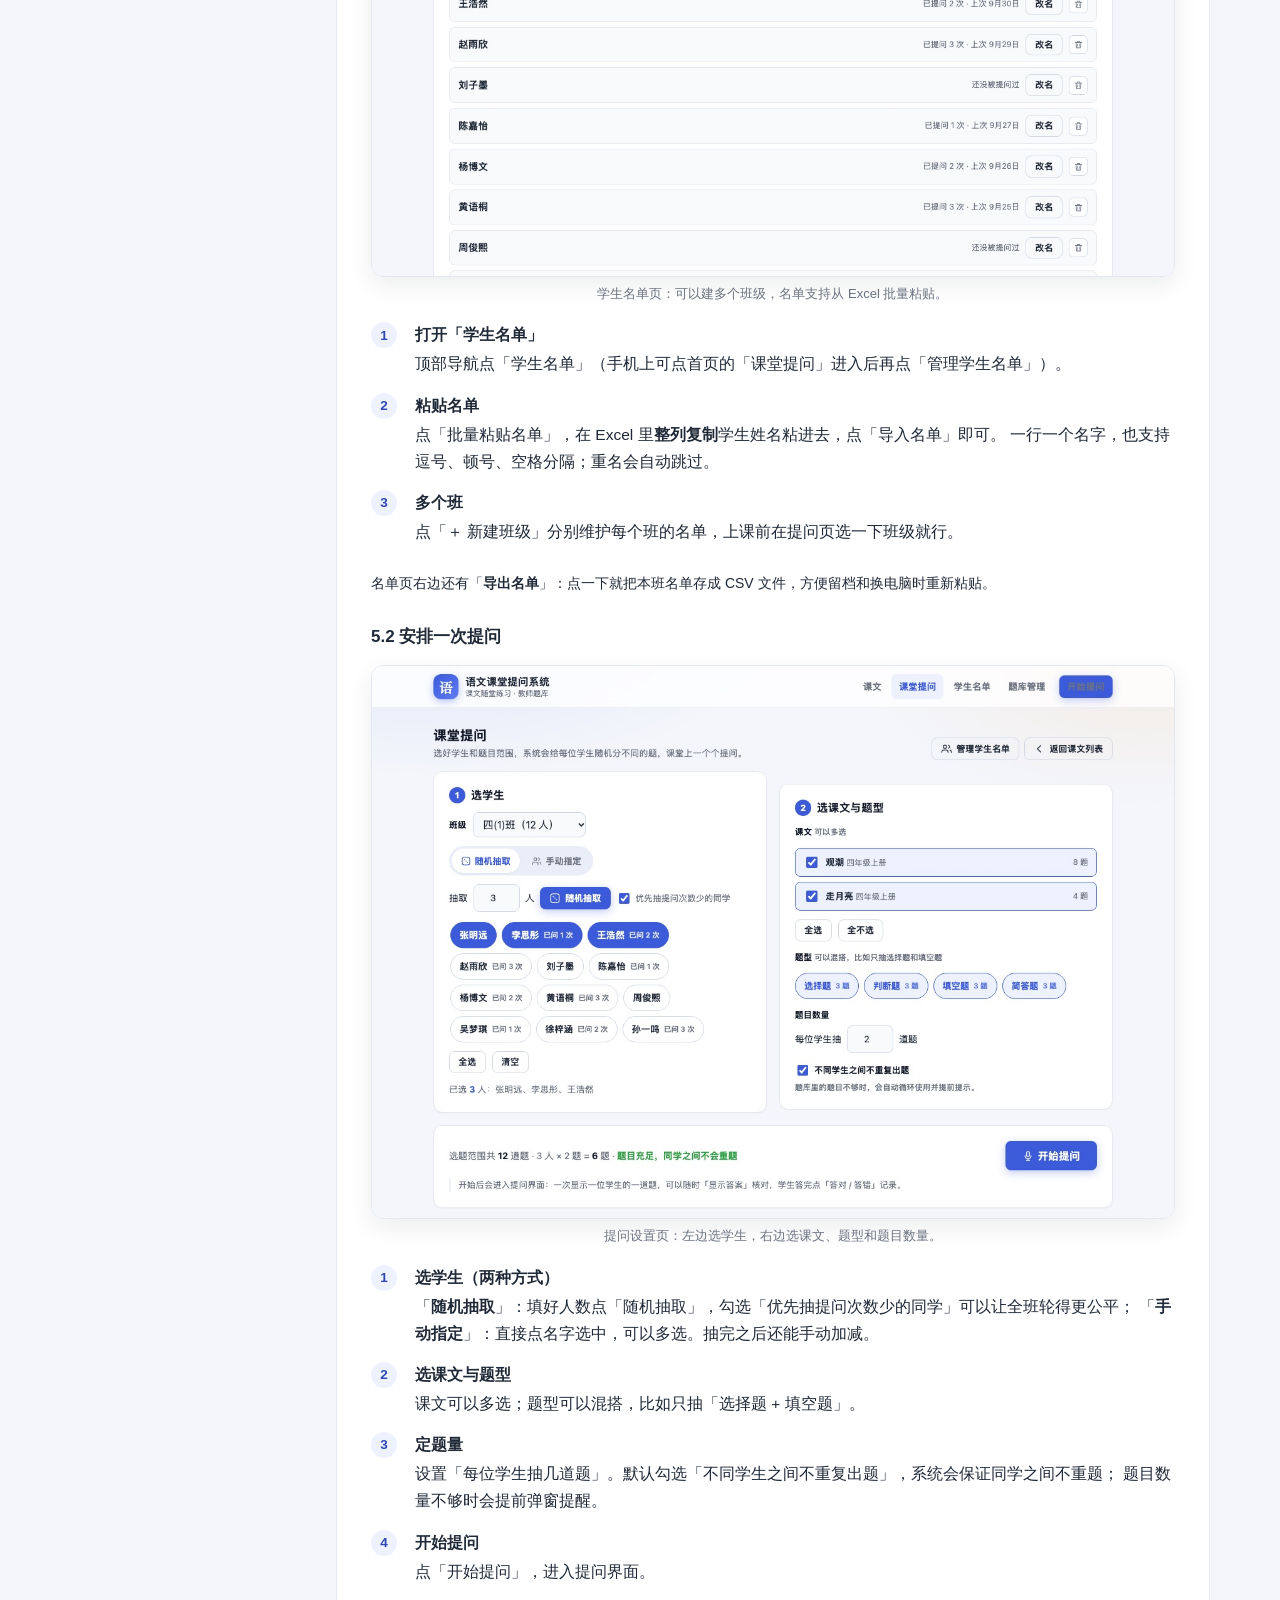
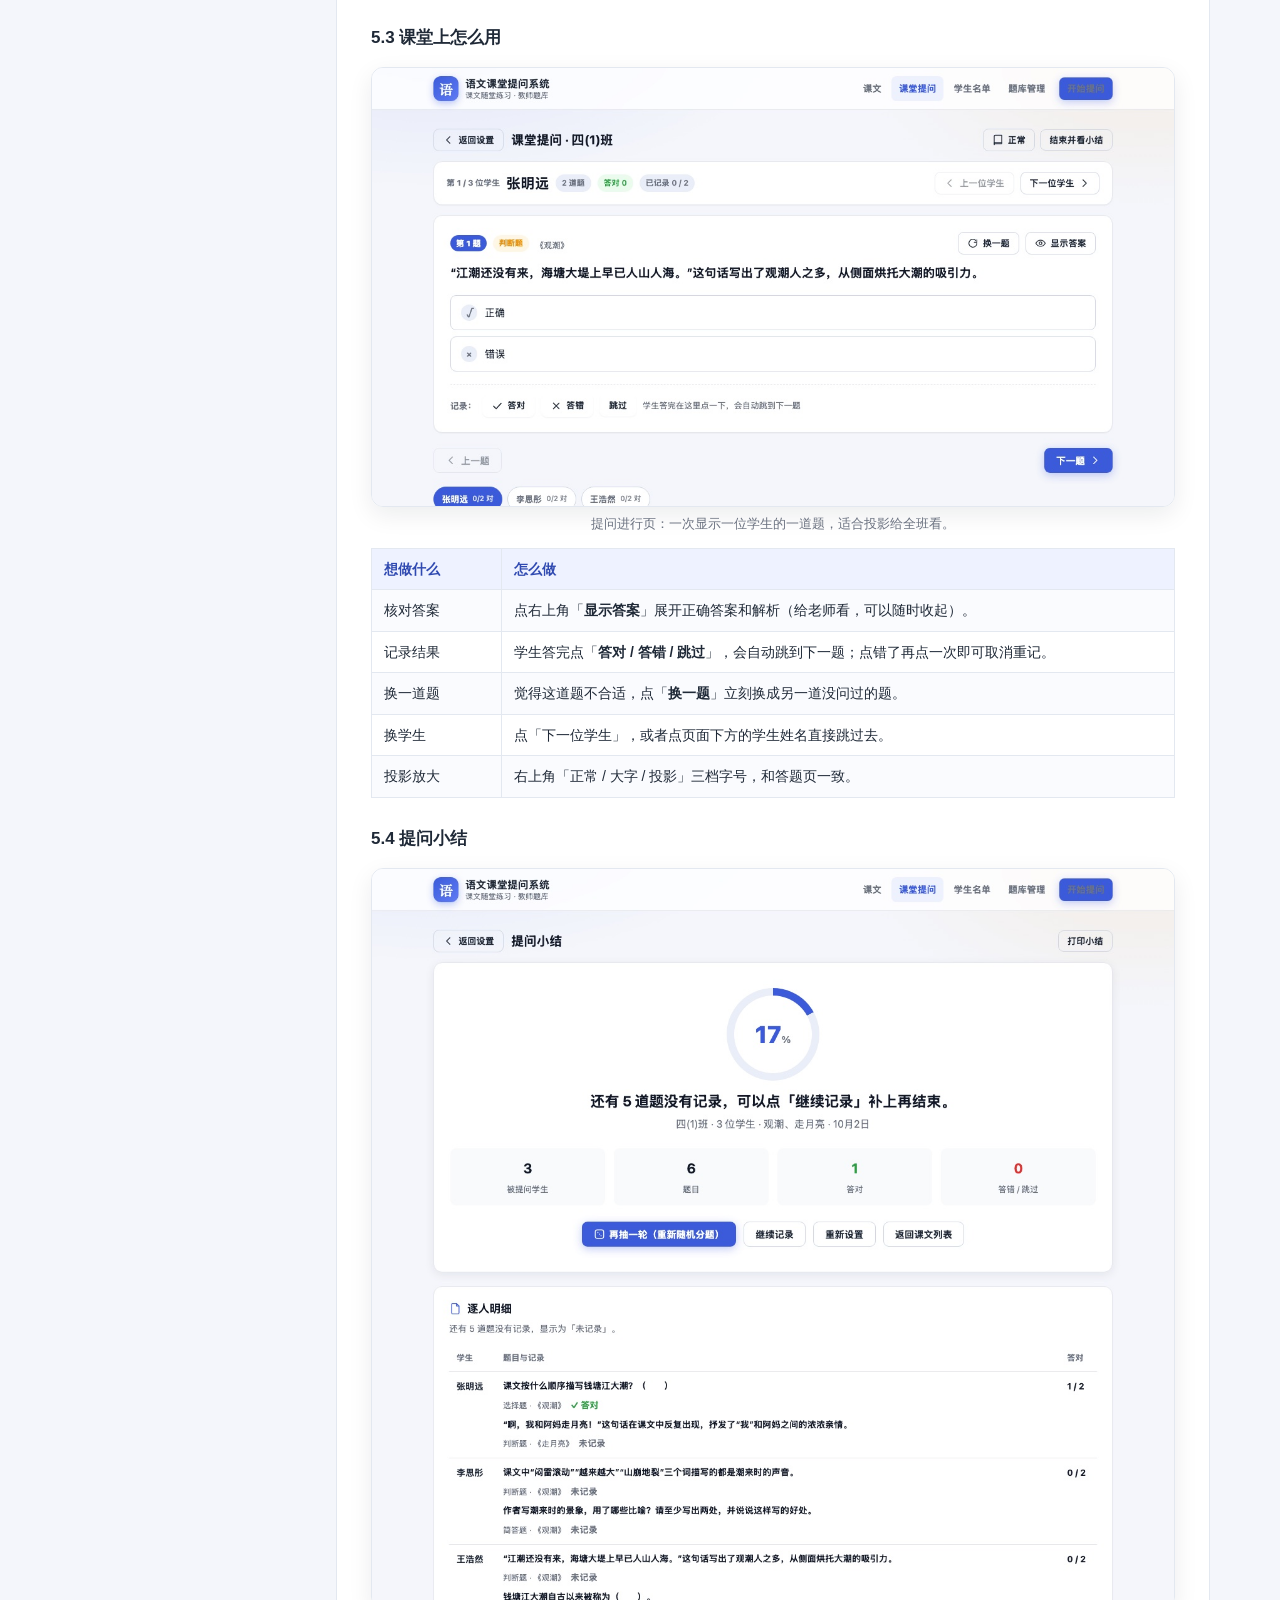
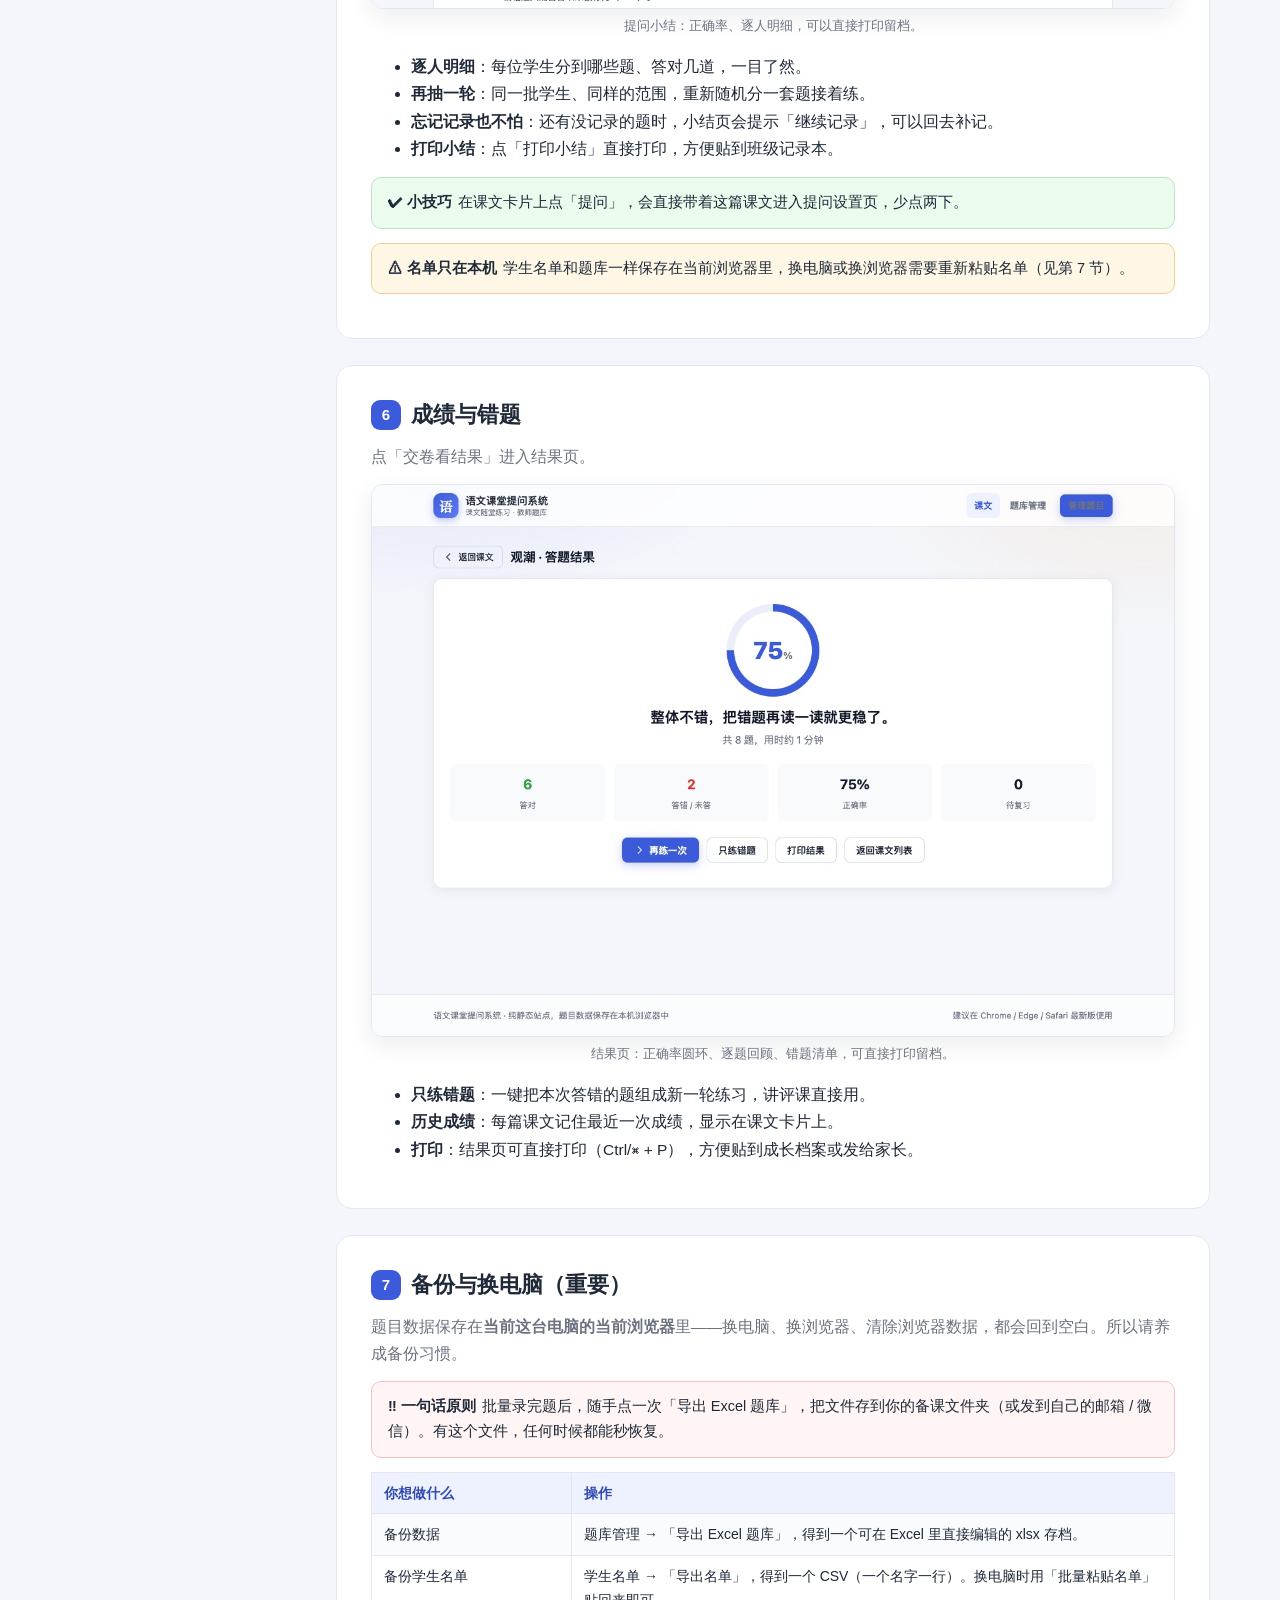
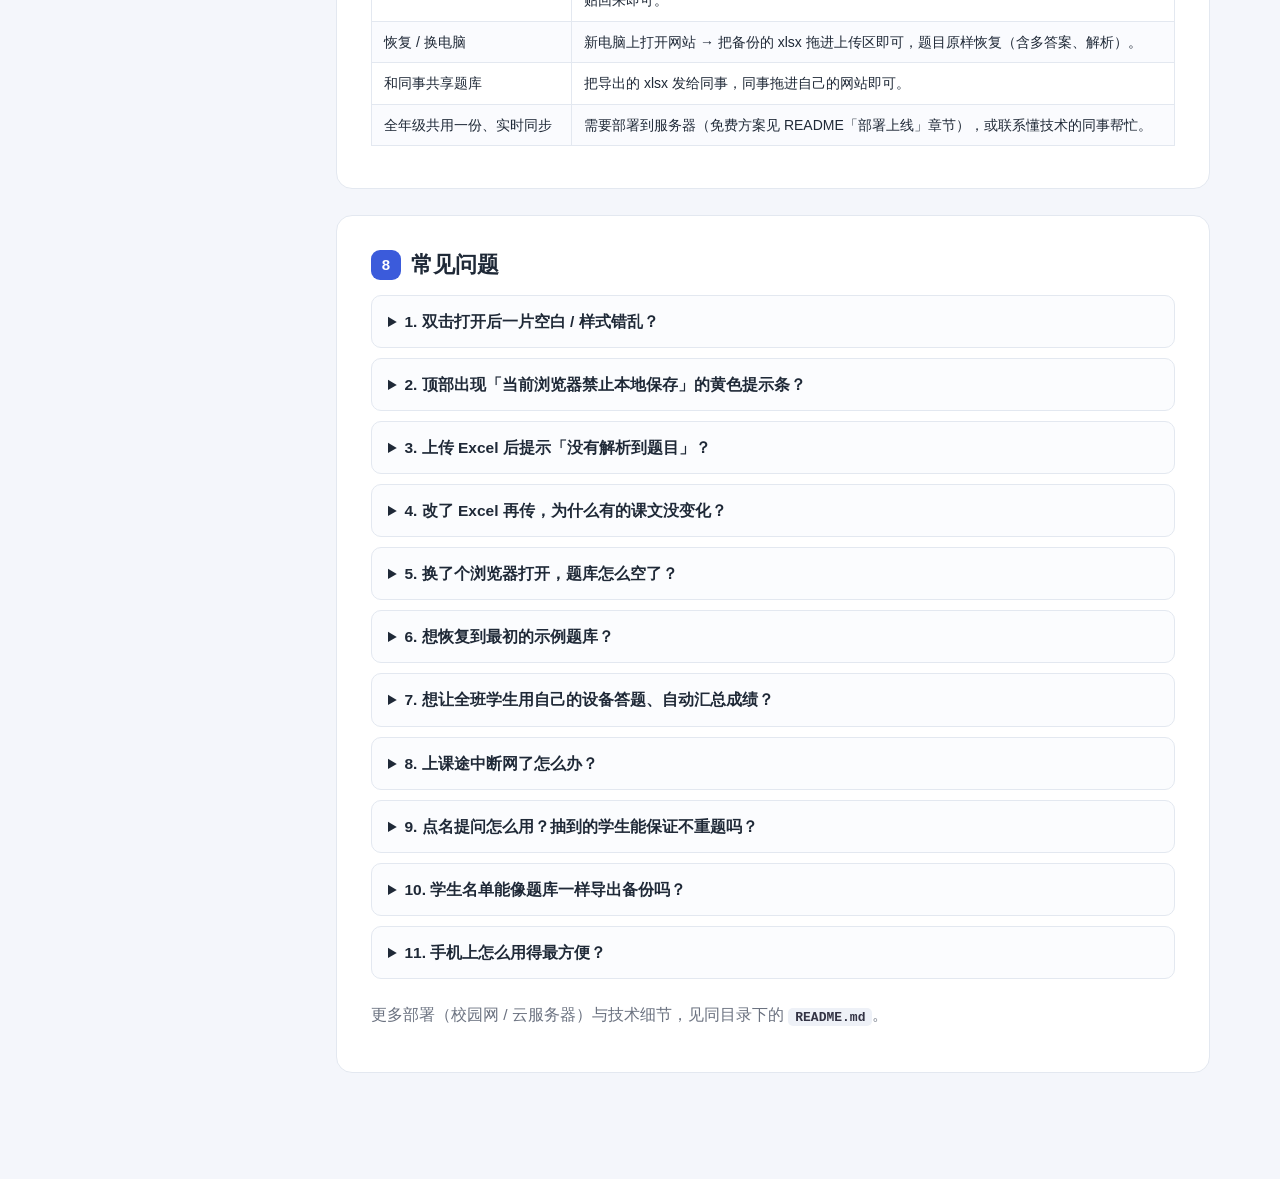
==== commit d1f76254: "支持「装到手机桌面」：PWA 离线可用 + 应用图标 + 安装引导 - manifest.webmanifest：应用名称、主题色、standalone 全屏、192/512/maskable 图标 " ====
--- a/使用教程.html
+++ b/使用教程.html
@@ -186,6 +186,16 @@
     <div class="card"><h4>方式二：拖进浏览器</h4><p>把 <code>index.html</code> 拖到已打开的浏览器窗口里，效果一样。</p></div>
     <div class="card"><h4>方式三：本地小服务（进阶）</h4><p>想在教室多台电脑共用同一份题库、或需要部署到校园网时使用，见随包 <code>README.md</code> 的部署章节。</p></div>
   </div>
+
+  <h3>手机上用：装到桌面，像 App 一样</h3>
+  <p>网站放到网上（有网址）之后，可以把它「装」到手机桌面：点开就是全屏，不用每次输网址，<b>断网也能打开</b>。</p>
+  <table>
+    <tr><th style="width:130px">手机</th><th>怎么装</th></tr>
+    <tr><td>iPhone / iPad</td><td>用 <b>Safari</b> 打开网址 → 点底部中间的「分享」按钮 → 「添加到主屏幕」→ 添加</td></tr>
+    <tr><td>安卓手机</td><td>用 Chrome / Edge 打开 → 点右上角「⋮」→「安装应用」或「添加到主屏幕」</td></tr>
+    <tr><td>微信里打开的</td><td>点右上角「···」→「在浏览器中打开」，再按上面操作</td></tr>
+  </table>
+  <div class="warn"><b>⚠ 注意</b>装到桌面后，题目和名单仍然分别存在<b>每台设备各自</b>的浏览器里：电脑上录的题，手机打开还是空的。换设备时请用「导出 Excel 题库」和「导出名单」搬一次数据。</div>
 </section>
 
 <!-- ============================================================ 2 -->
@@ -436,6 +446,12 @@
     换电脑时打开「学生名单 → 批量粘贴名单」把名字贴回来就行；「导出 Excel 题库」只含题目，不含名单。</p>
   </details>
 
+  <details>
+    <summary>11. 手机上怎么用得最方便？</summary>
+    <p>把网址「添加到主屏幕」：iPhone 用 Safari 的分享菜单，安卓用 Chrome 的「安装应用」。
+    之后从桌面图标点开就是全屏，不用输网址，断网也能用（题目本来就在本机）。详见第 1 节。</p>
+  </details>
+
   <p style="margin-top:22px" class="lead">更多部署（校园网 / 云服务器）与技术细节，见同目录下的 <code>README.md</code>。</p>
 </section>
 
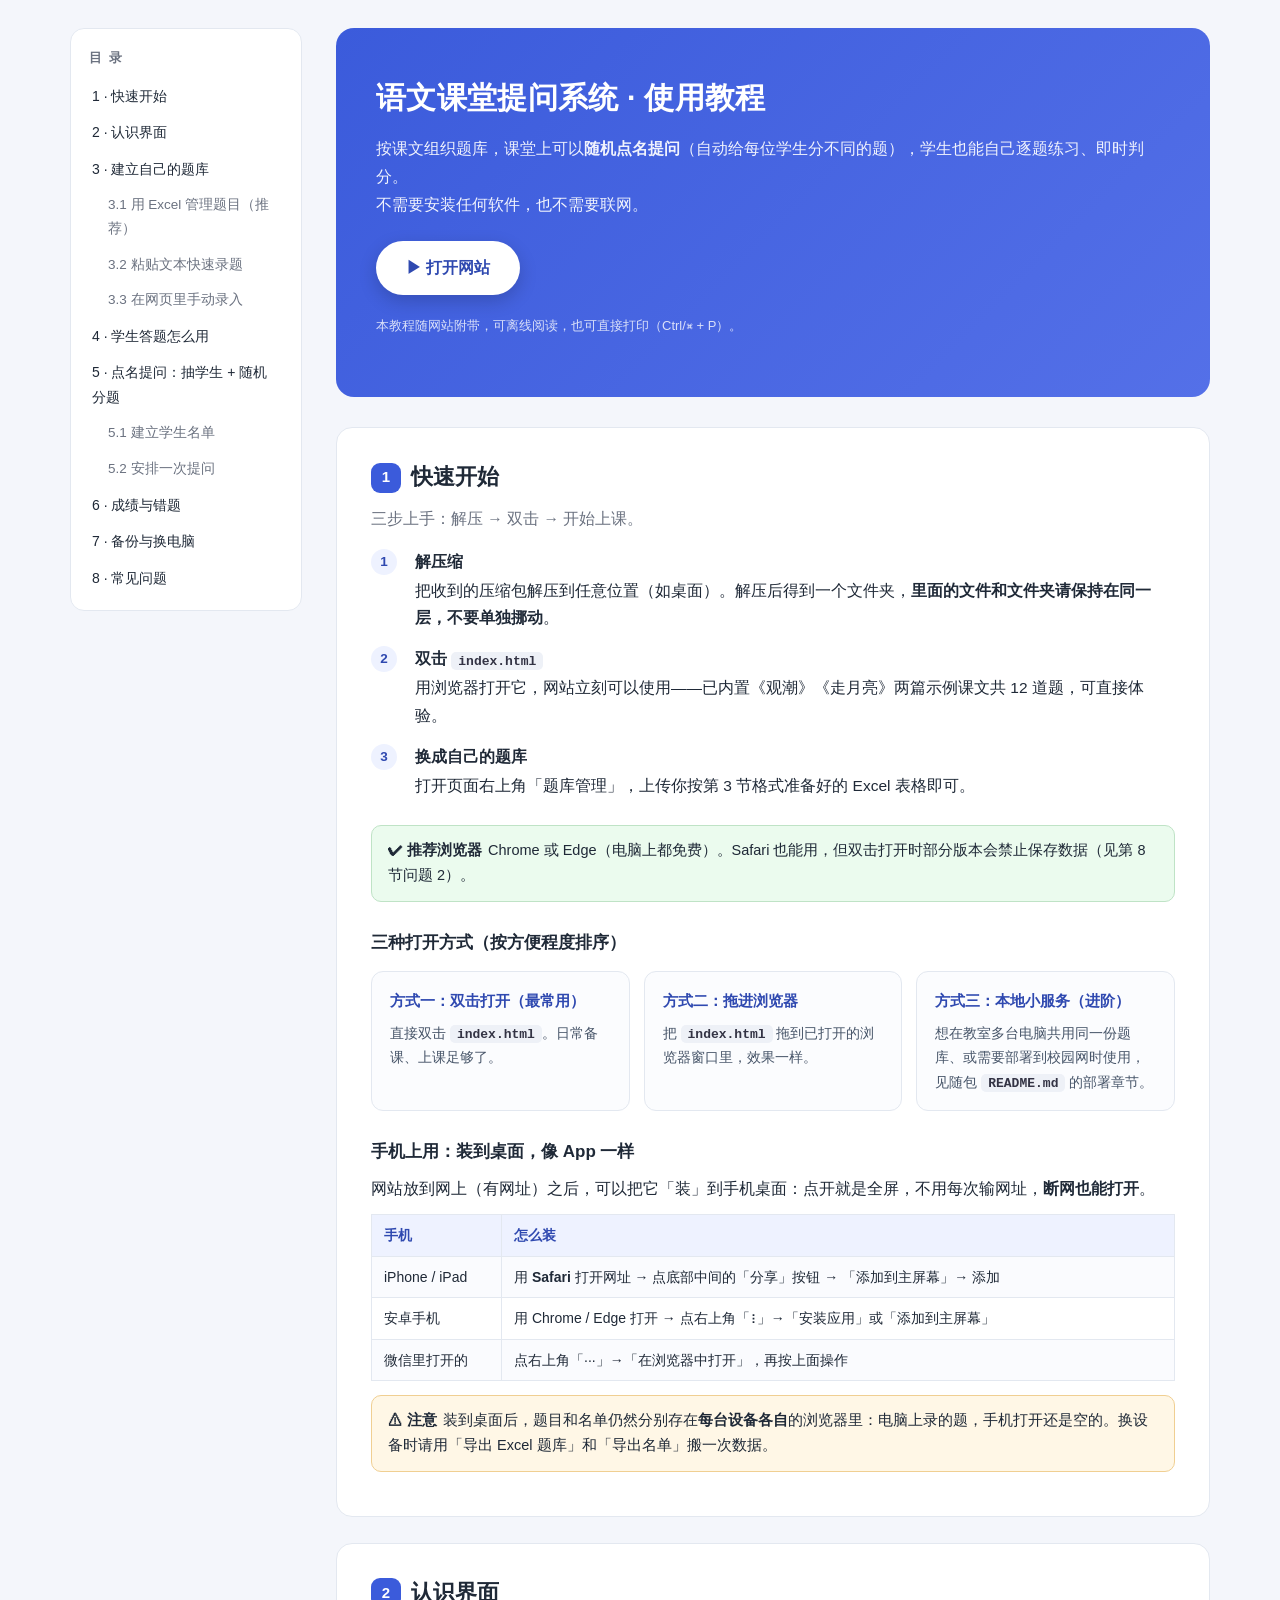
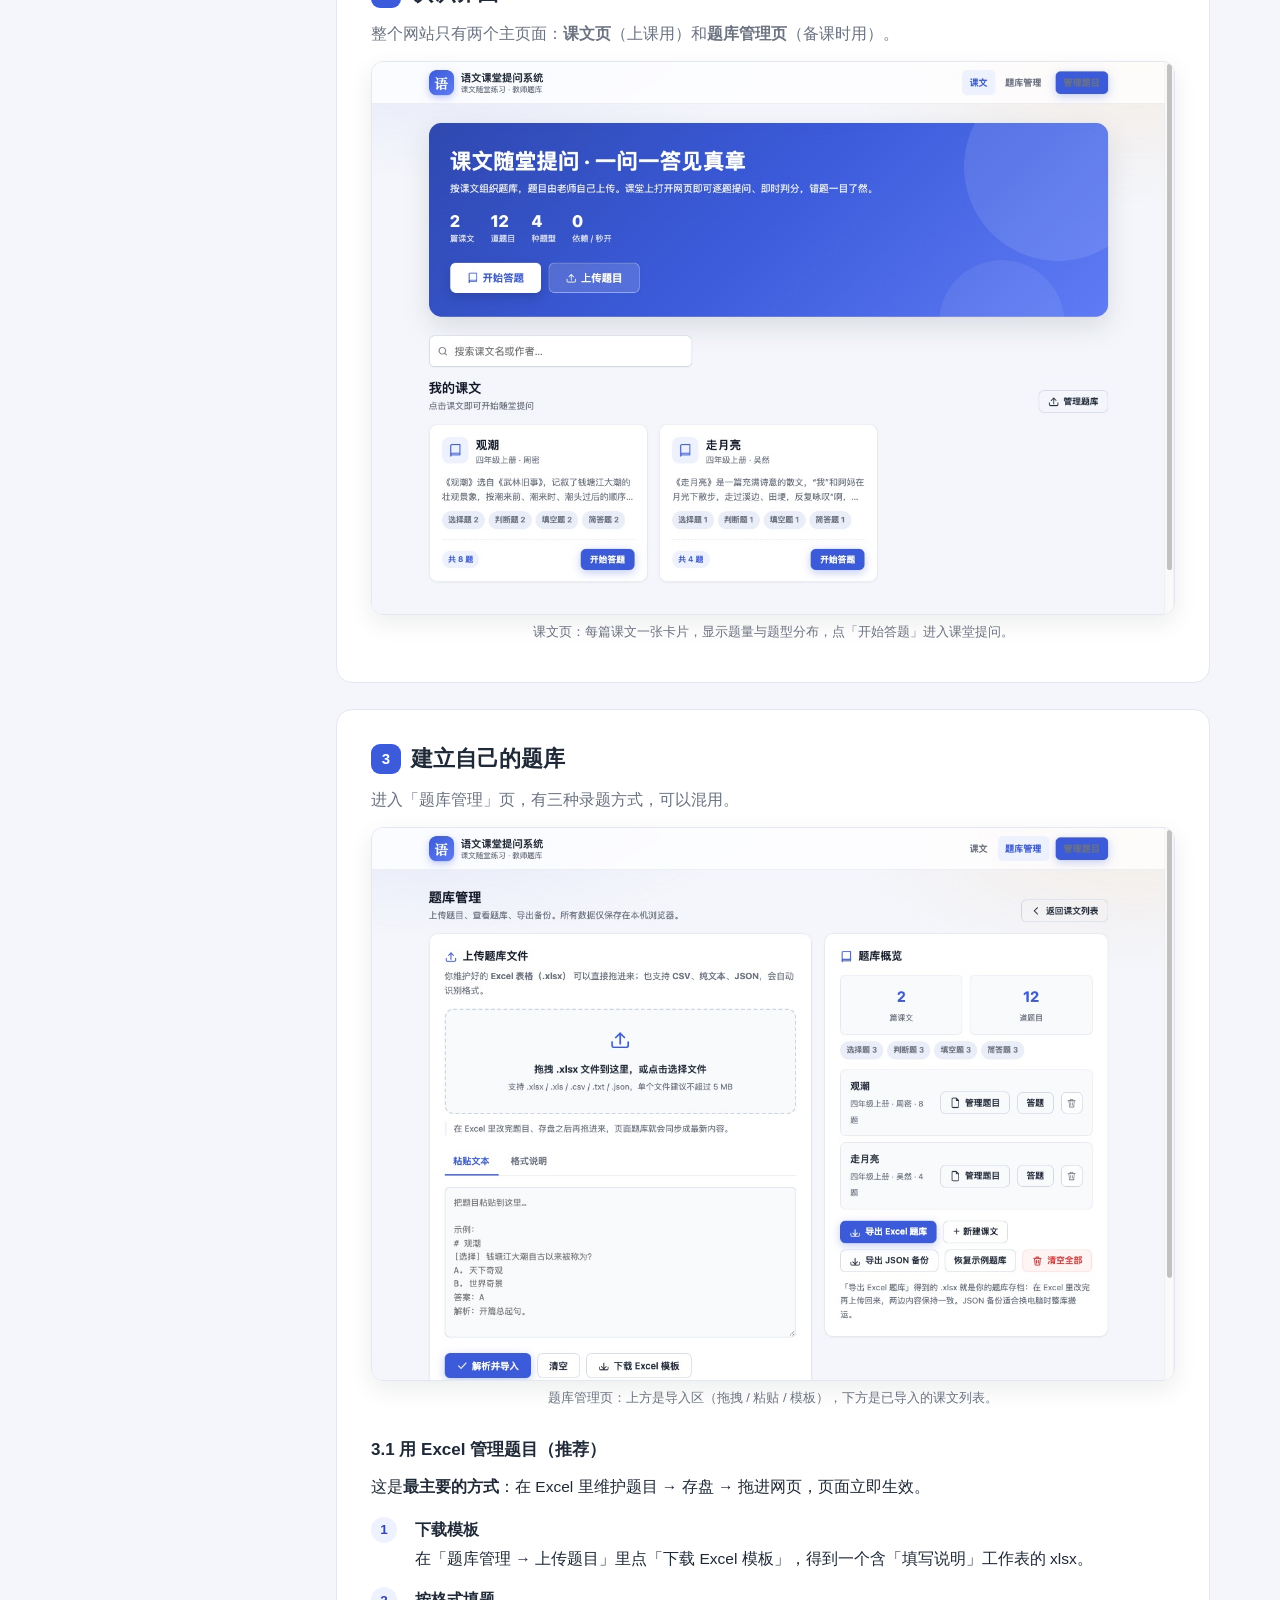
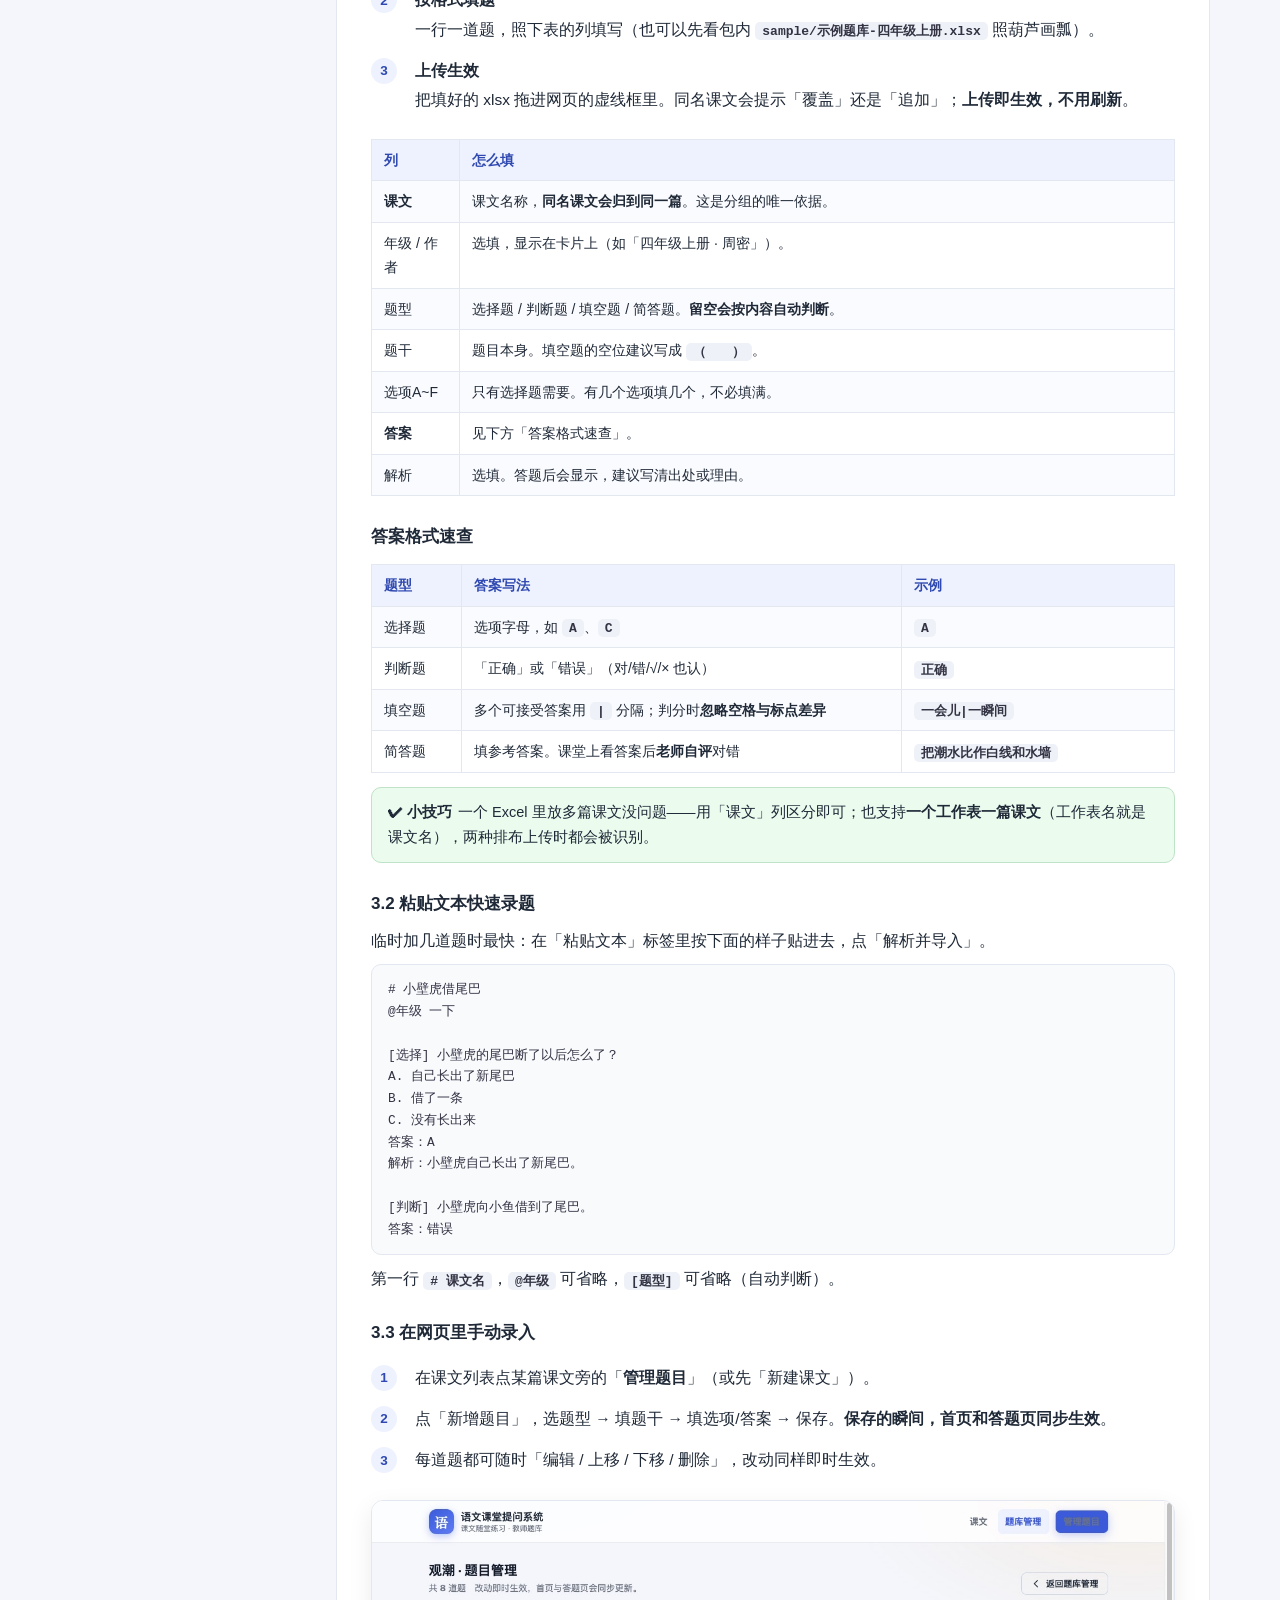
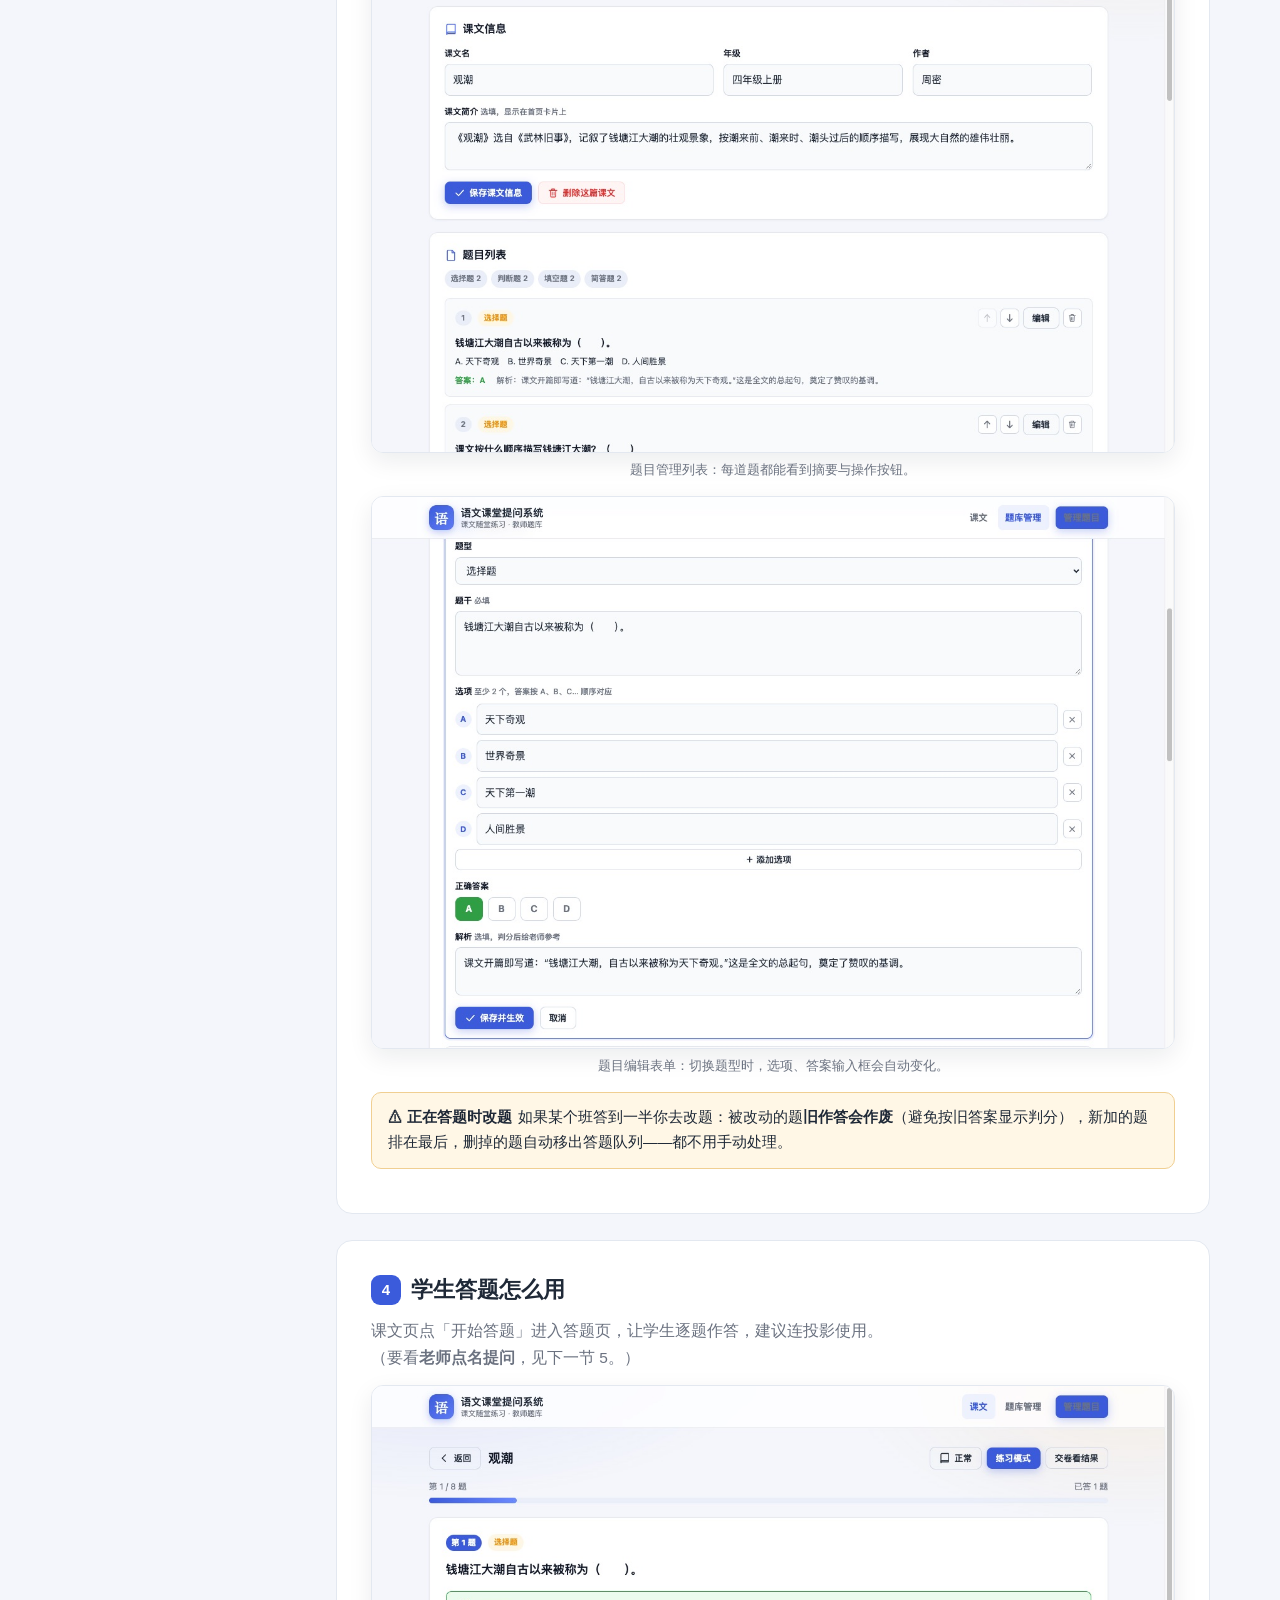
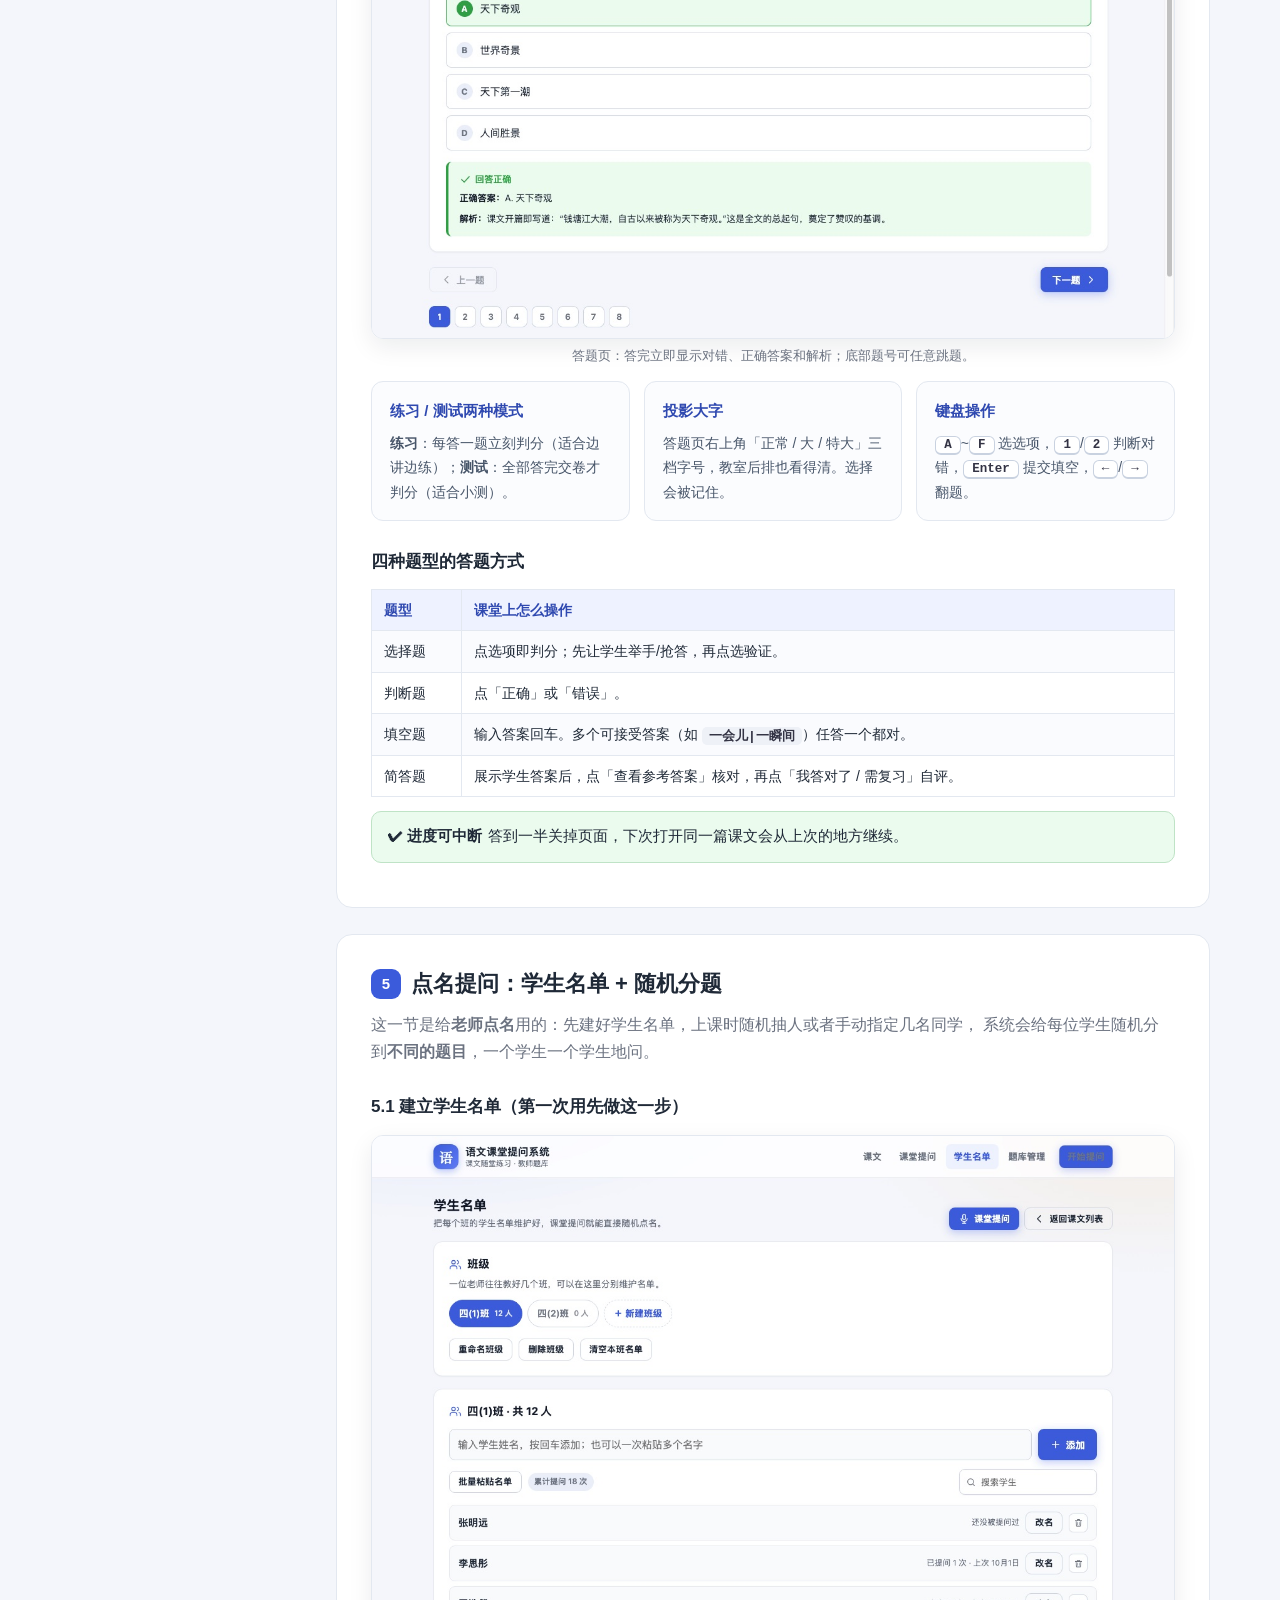
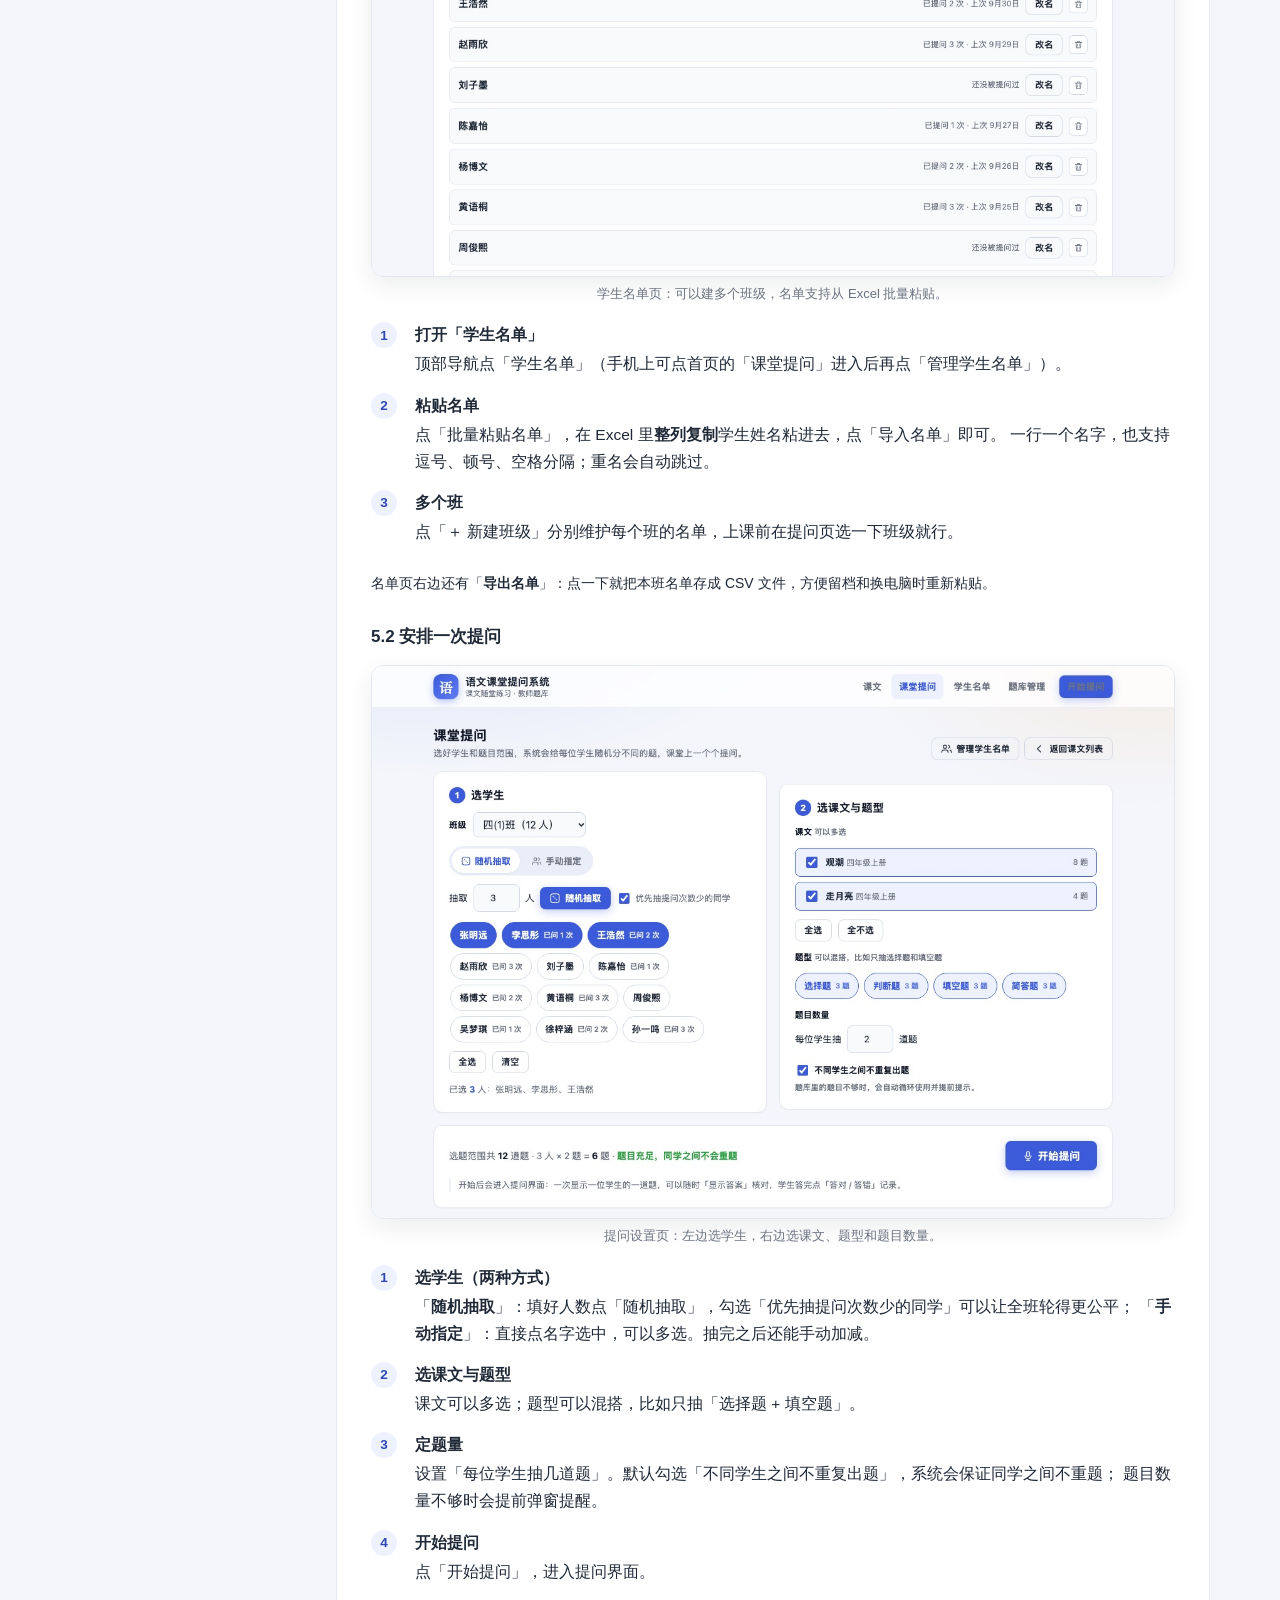
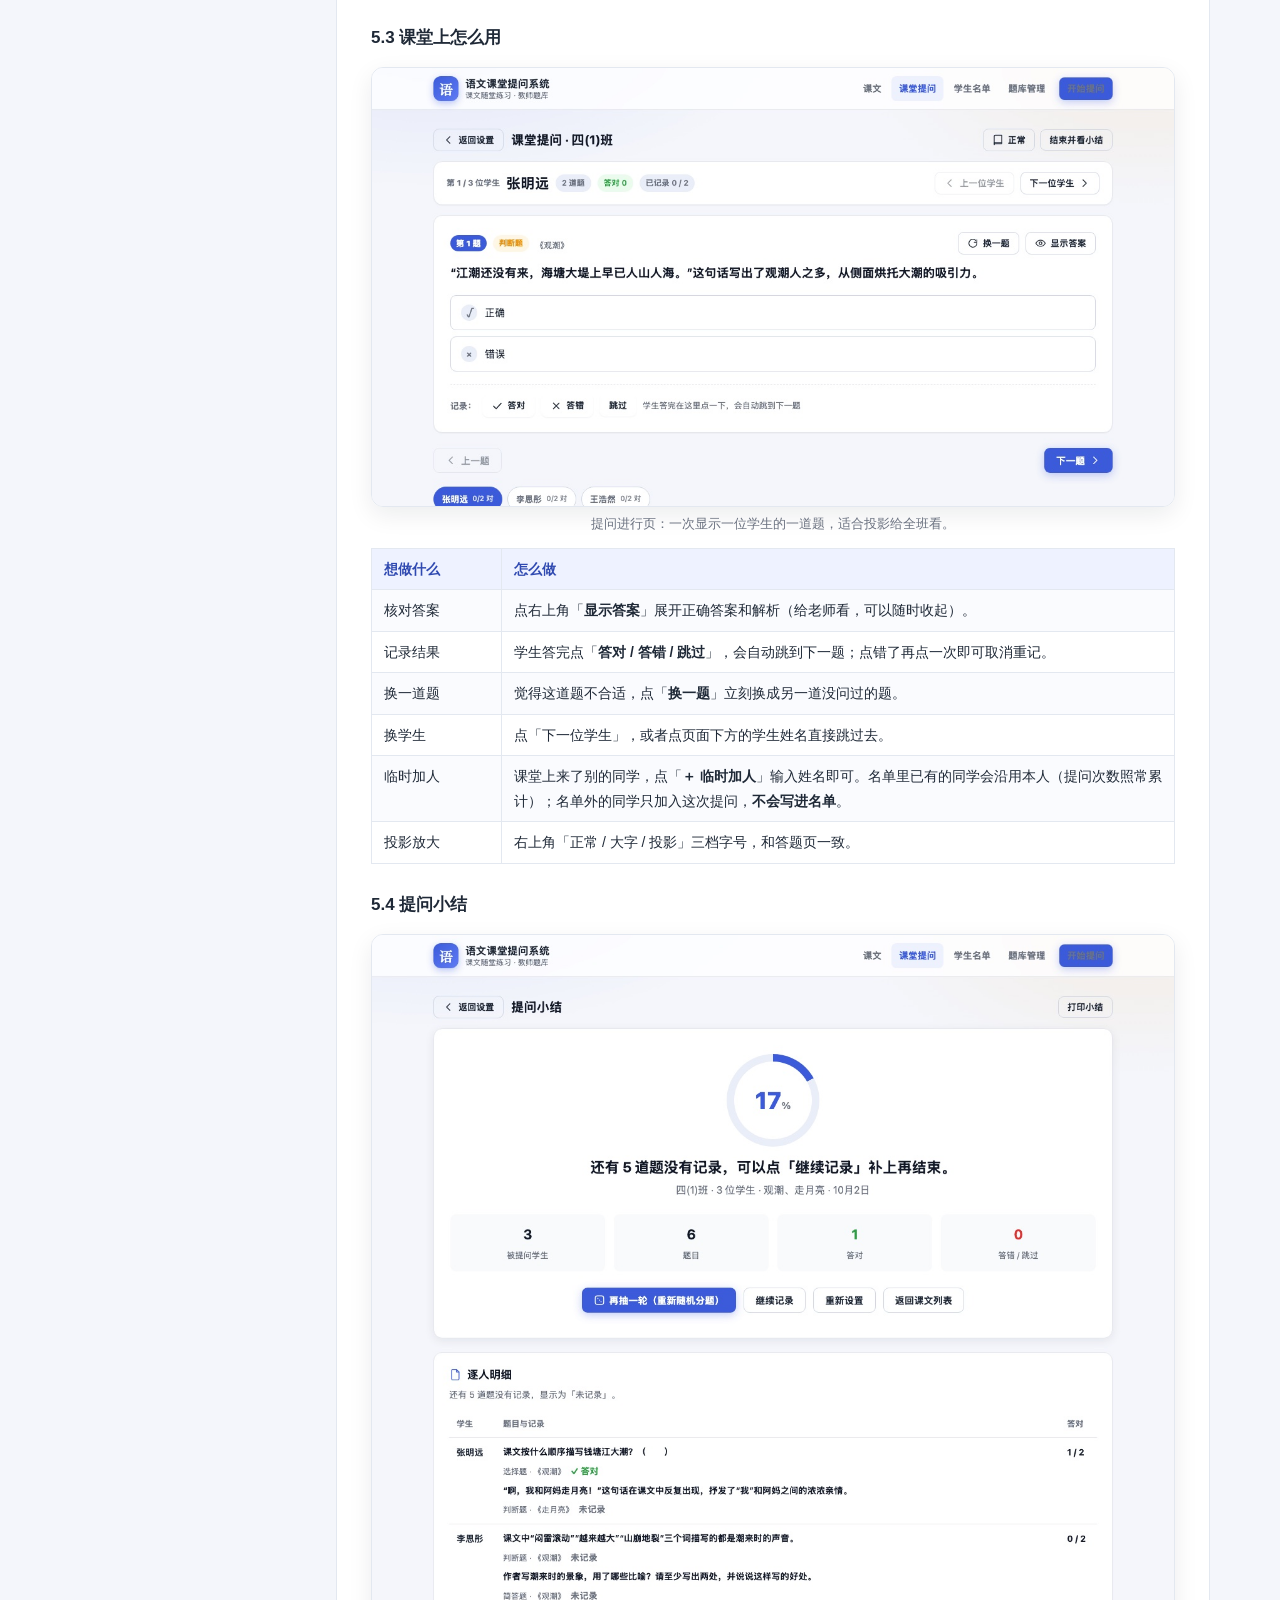
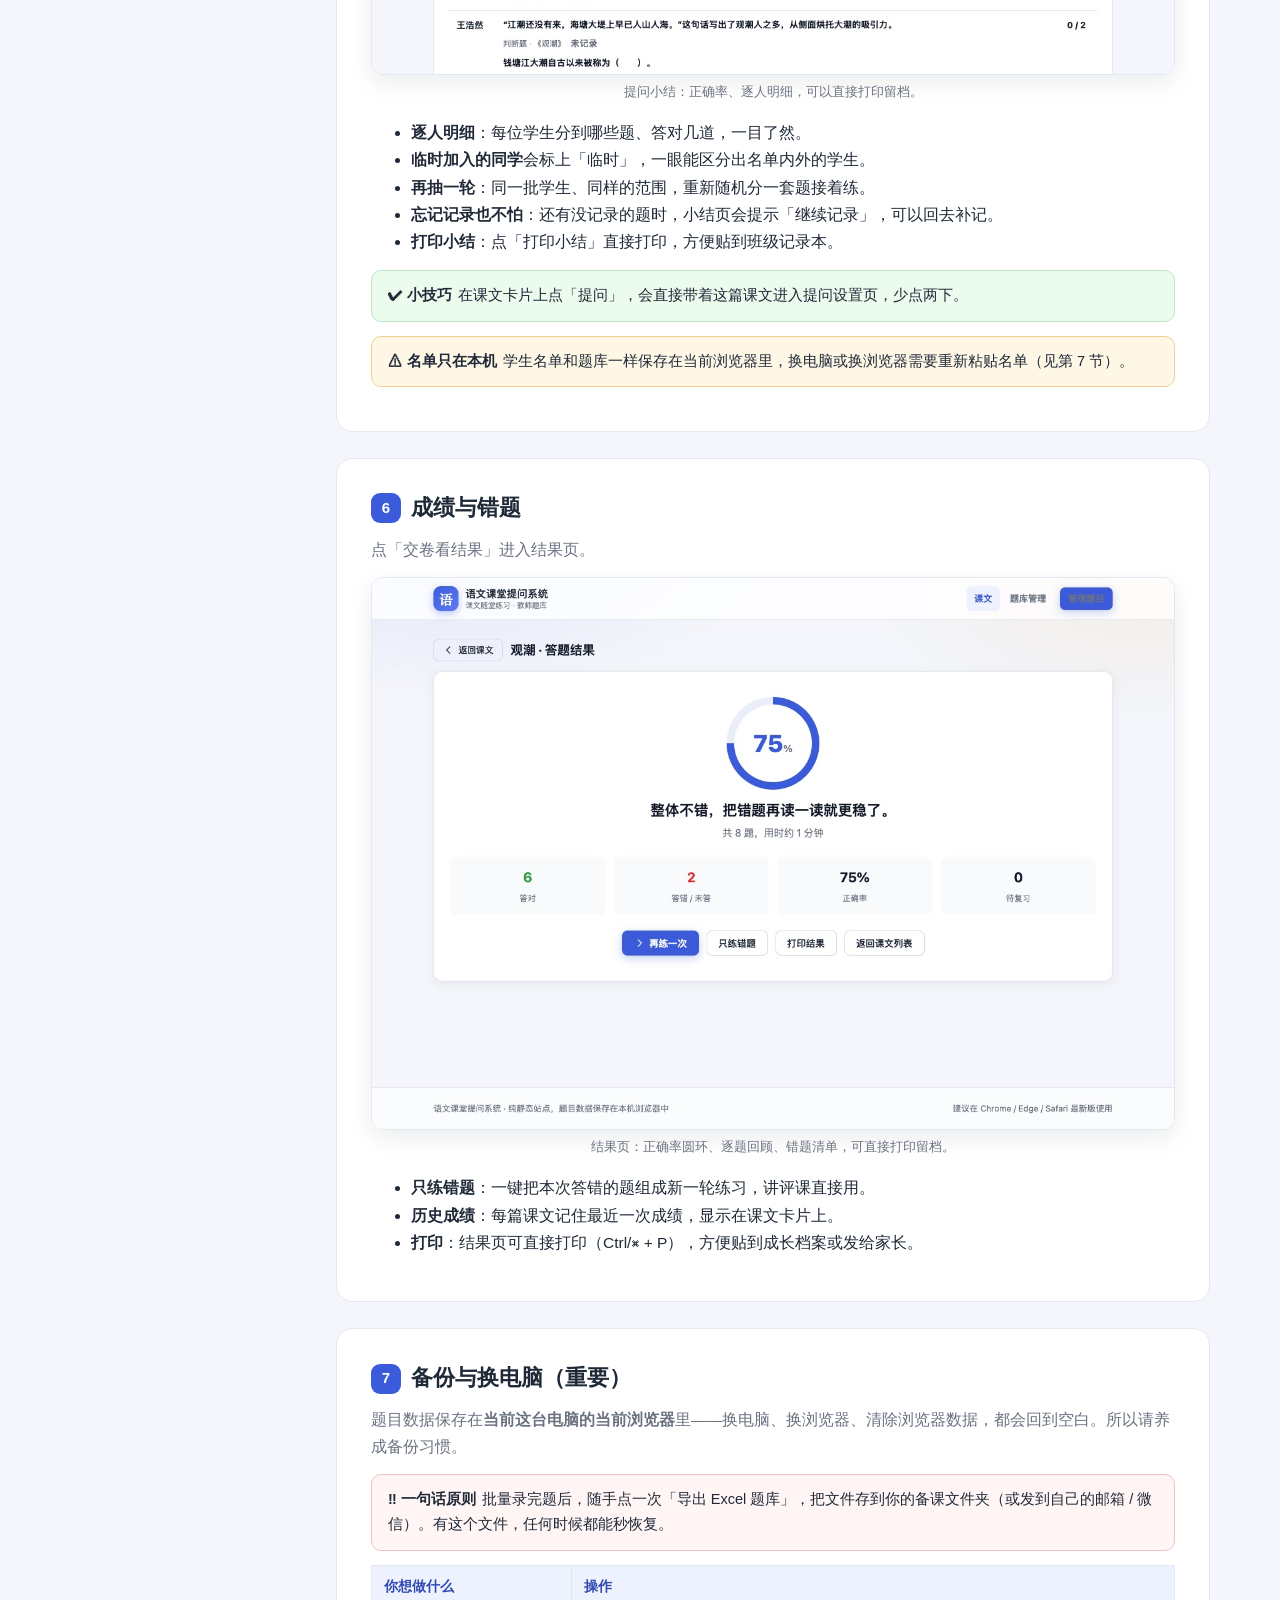
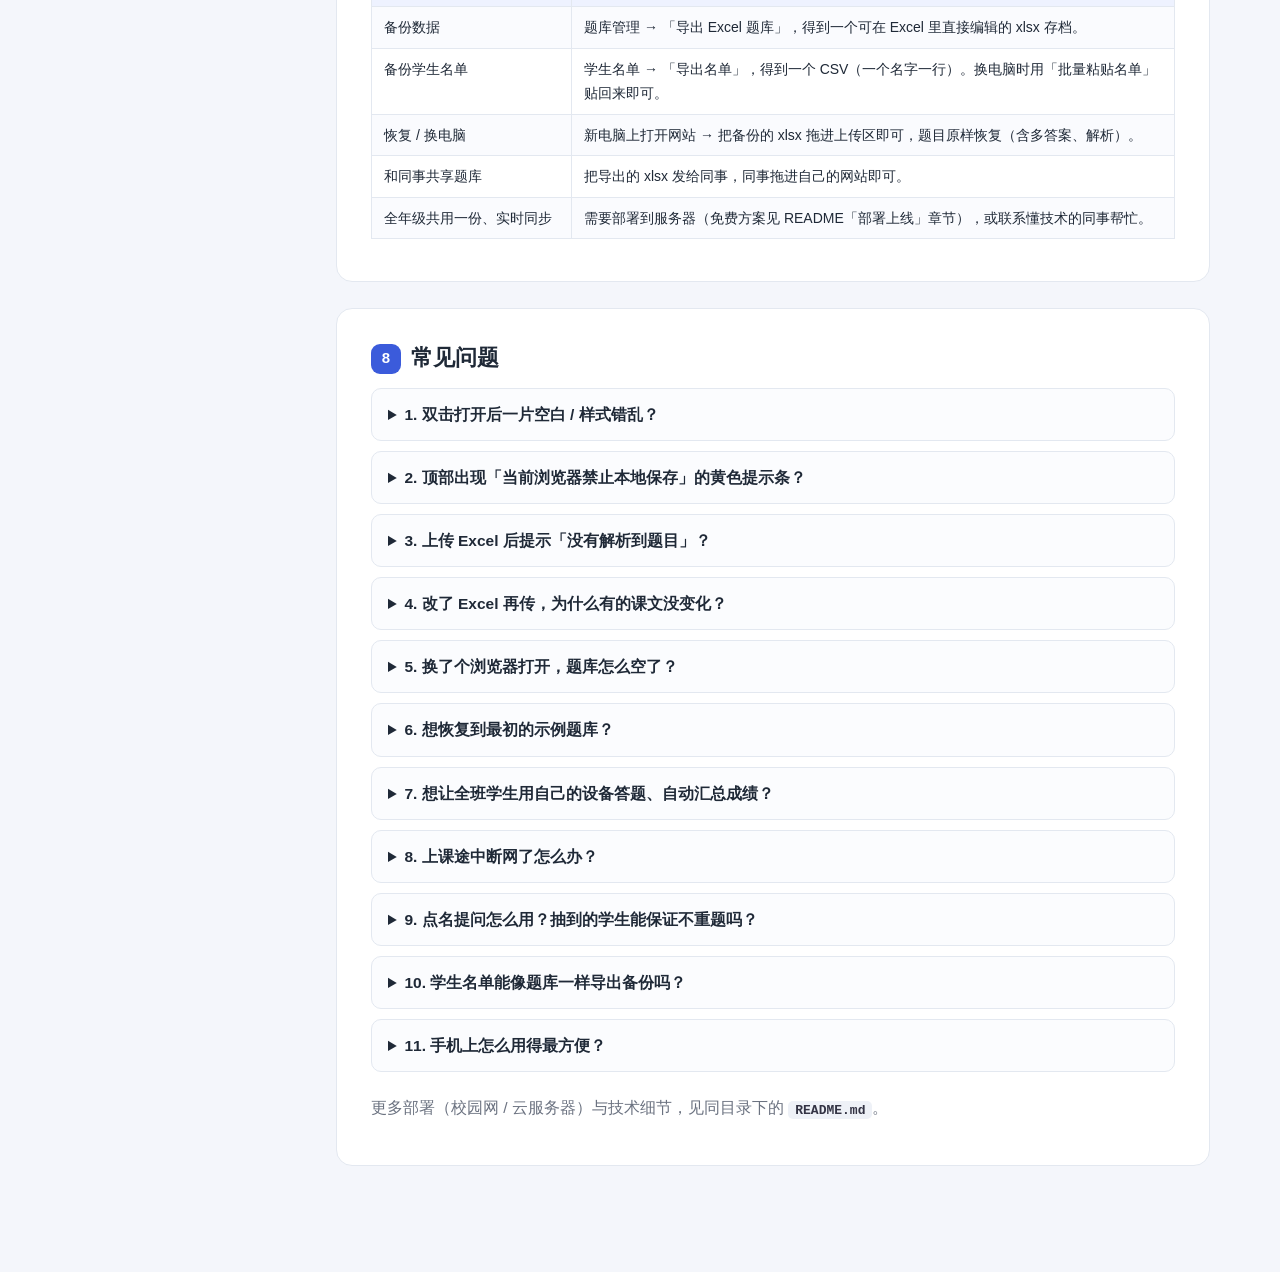
==== commit e900c52d: "课堂提问支持「临时加人」；新增页面路由自检与技术文档 - 进行页新增「＋ 临时加人」：名单里的同学沿用本人（提问次数照常累计），   名单外的同学标记为「临时」、只影响本次提问，不写入学生名单 - 新" ====
--- a/使用教程.html
+++ b/使用教程.html
@@ -339,6 +339,7 @@
     <tr><td>记录结果</td><td>学生答完点「<b>答对 / 答错 / 跳过</b>」，会自动跳到下一题；点错了再点一次即可取消重记。</td></tr>
     <tr><td>换一道题</td><td>觉得这道题不合适，点「<b>换一题</b>」立刻换成另一道没问过的题。</td></tr>
     <tr><td>换学生</td><td>点「下一位学生」，或者点页面下方的学生姓名直接跳过去。</td></tr>
+    <tr><td>临时加人</td><td>课堂上来了别的同学，点「<b>＋ 临时加人</b>」输入姓名即可。名单里已有的同学会沿用本人（提问次数照常累计）；名单外的同学只加入这次提问，<b>不会写进名单</b>。</td></tr>
     <tr><td>投影放大</td><td>右上角「正常 / 大字 / 投影」三档字号，和答题页一致。</td></tr>
   </table>
 
@@ -347,6 +348,7 @@
   <p class="cap">提问小结：正确率、逐人明细，可以直接打印留档。</p>
   <ul>
     <li><b>逐人明细</b>：每位学生分到哪些题、答对几道，一目了然。</li>
+    <li><b>临时加入的同学</b>会标上「临时」，一眼能区分出名单内外的学生。</li>
     <li><b>再抽一轮</b>：同一批学生、同样的范围，重新随机分一套题接着练。</li>
     <li><b>忘记记录也不怕</b>：还有没记录的题时，小结页会提示「继续记录」，可以回去补记。</li>
     <li><b>打印小结</b>：点「打印小结」直接打印，方便贴到班级记录本。</li>
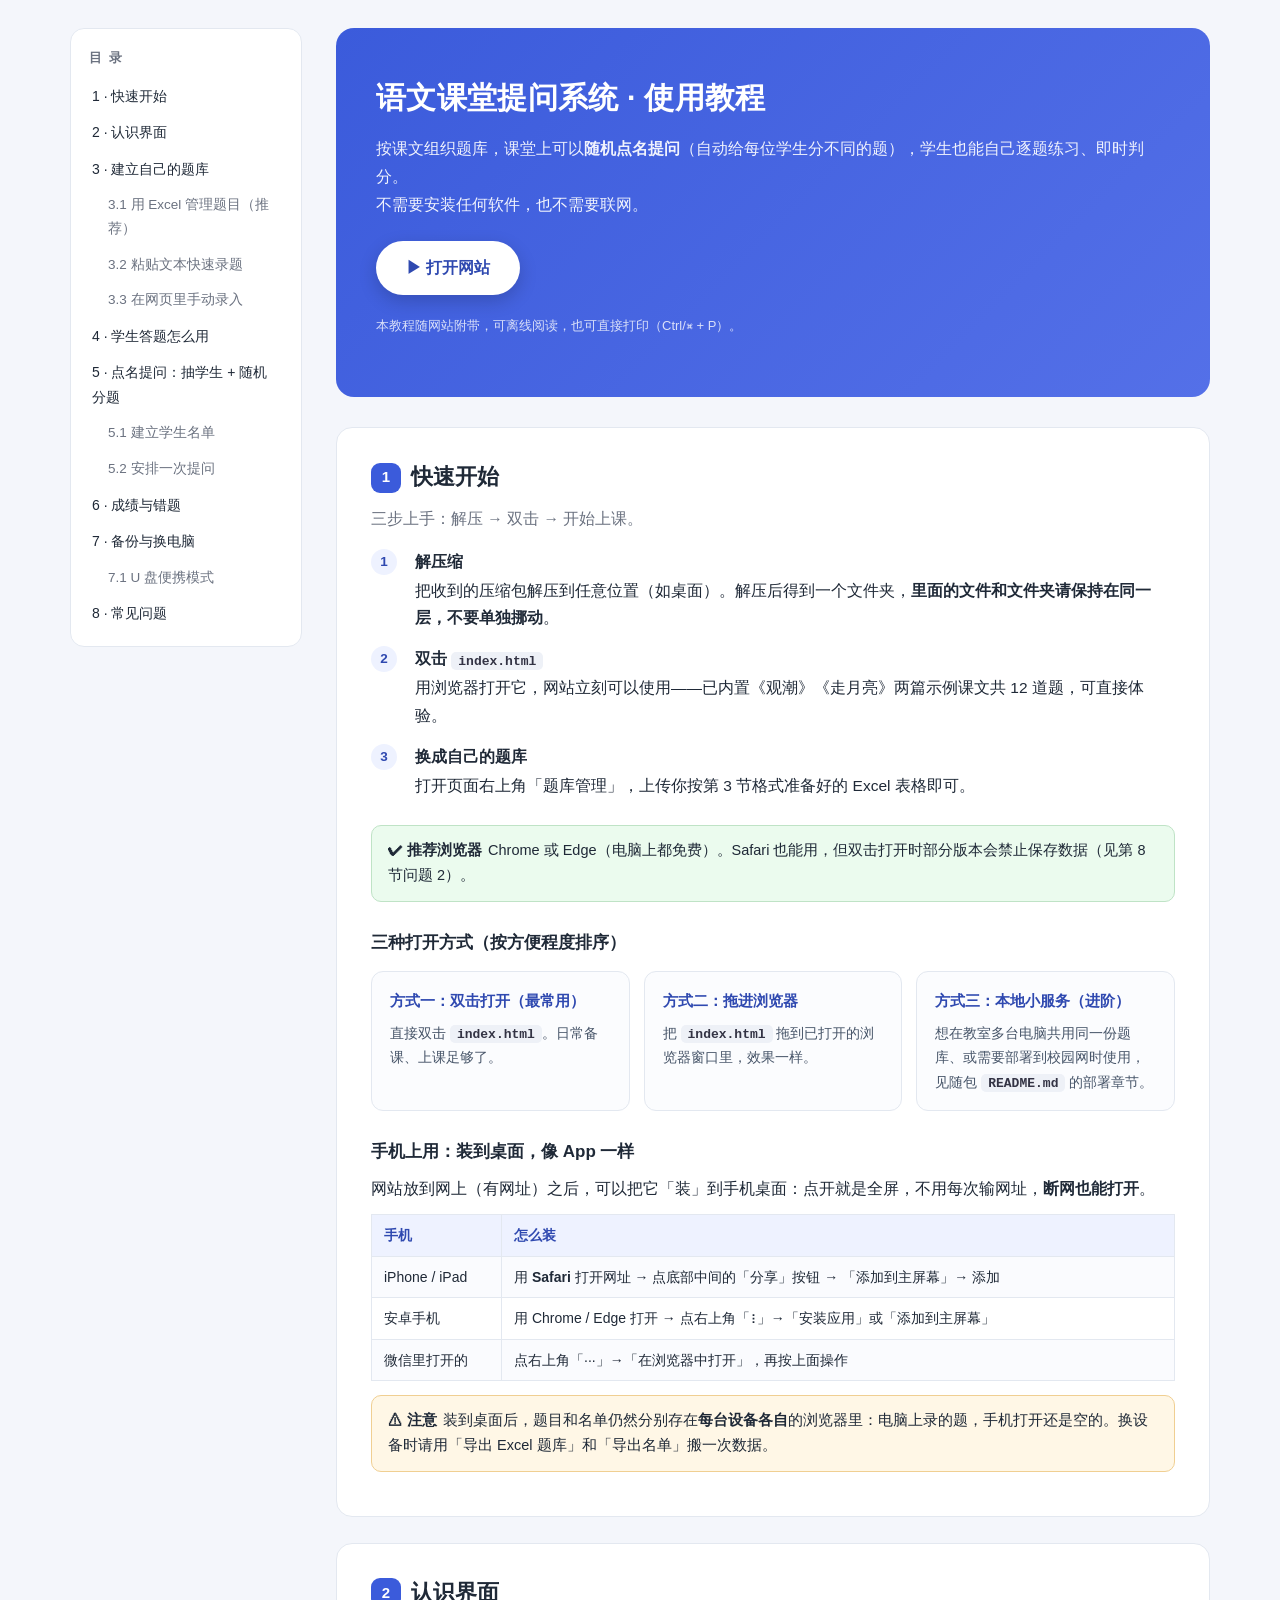
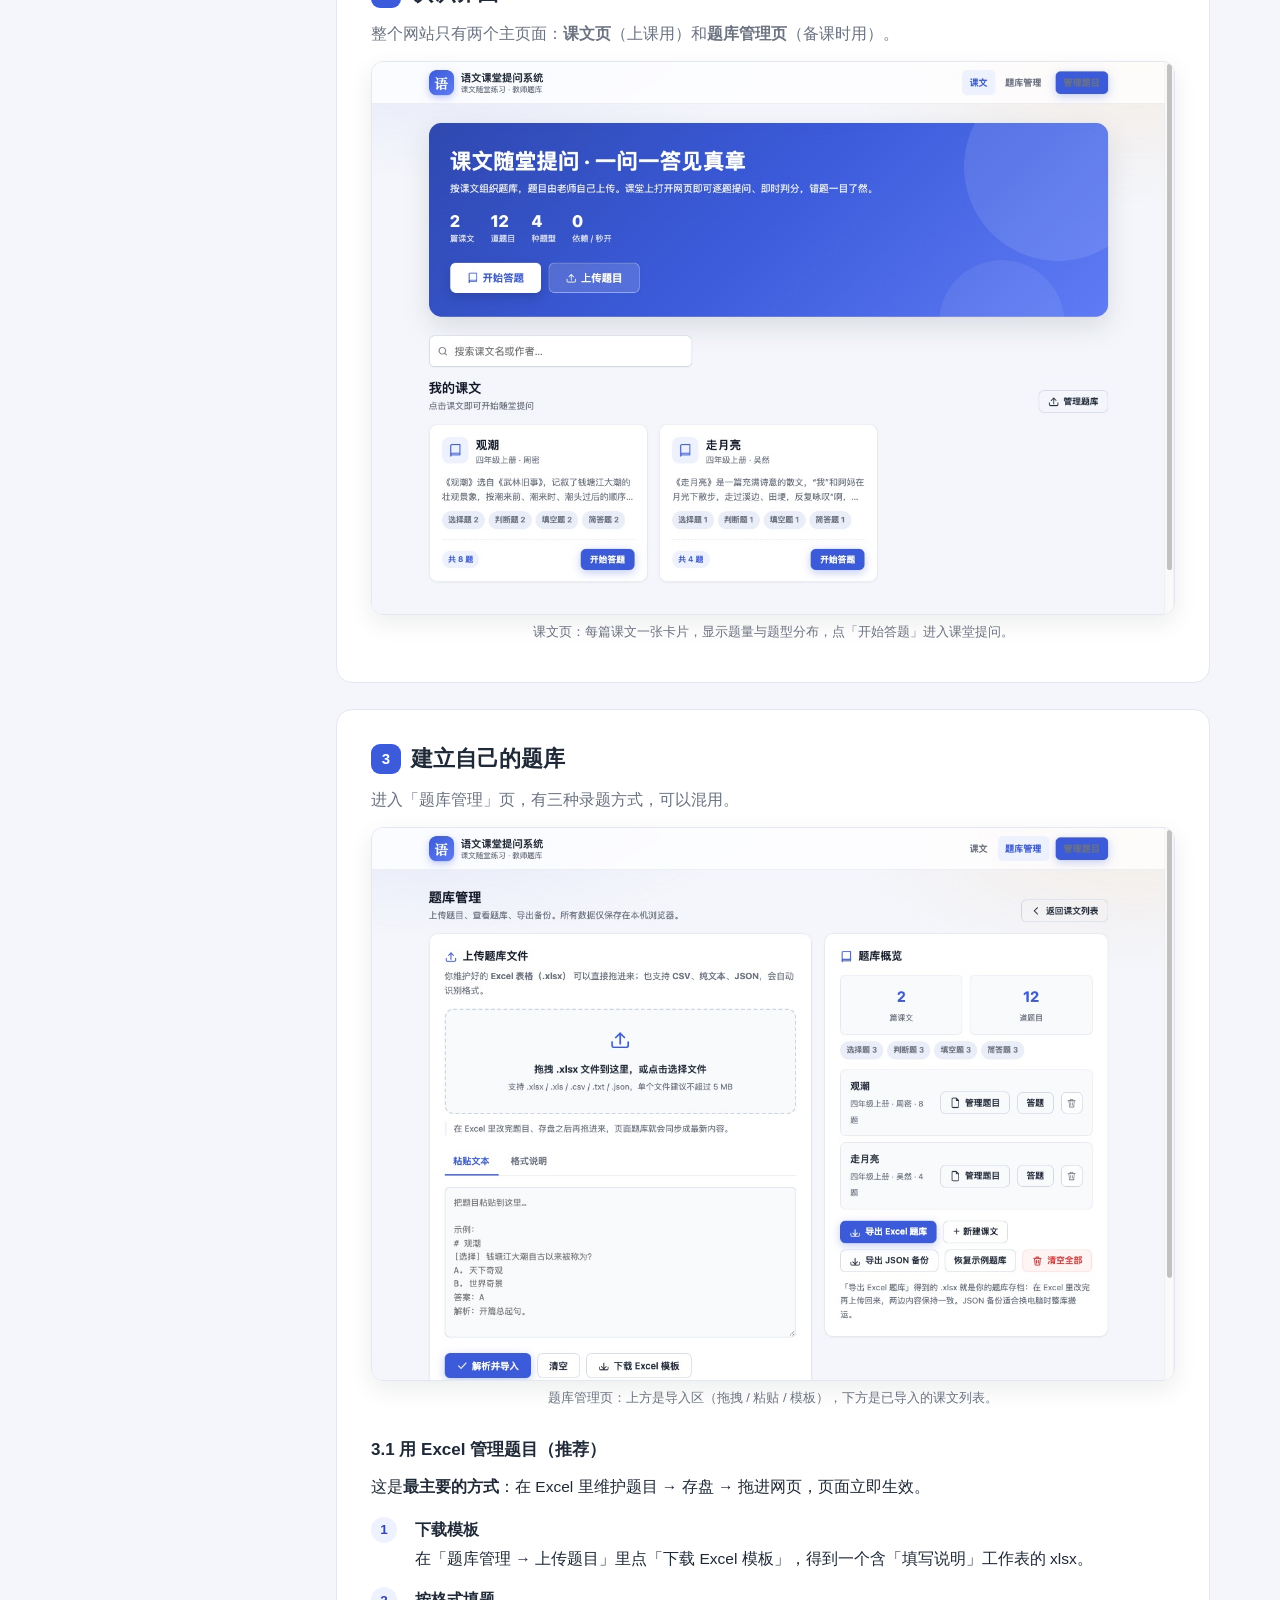
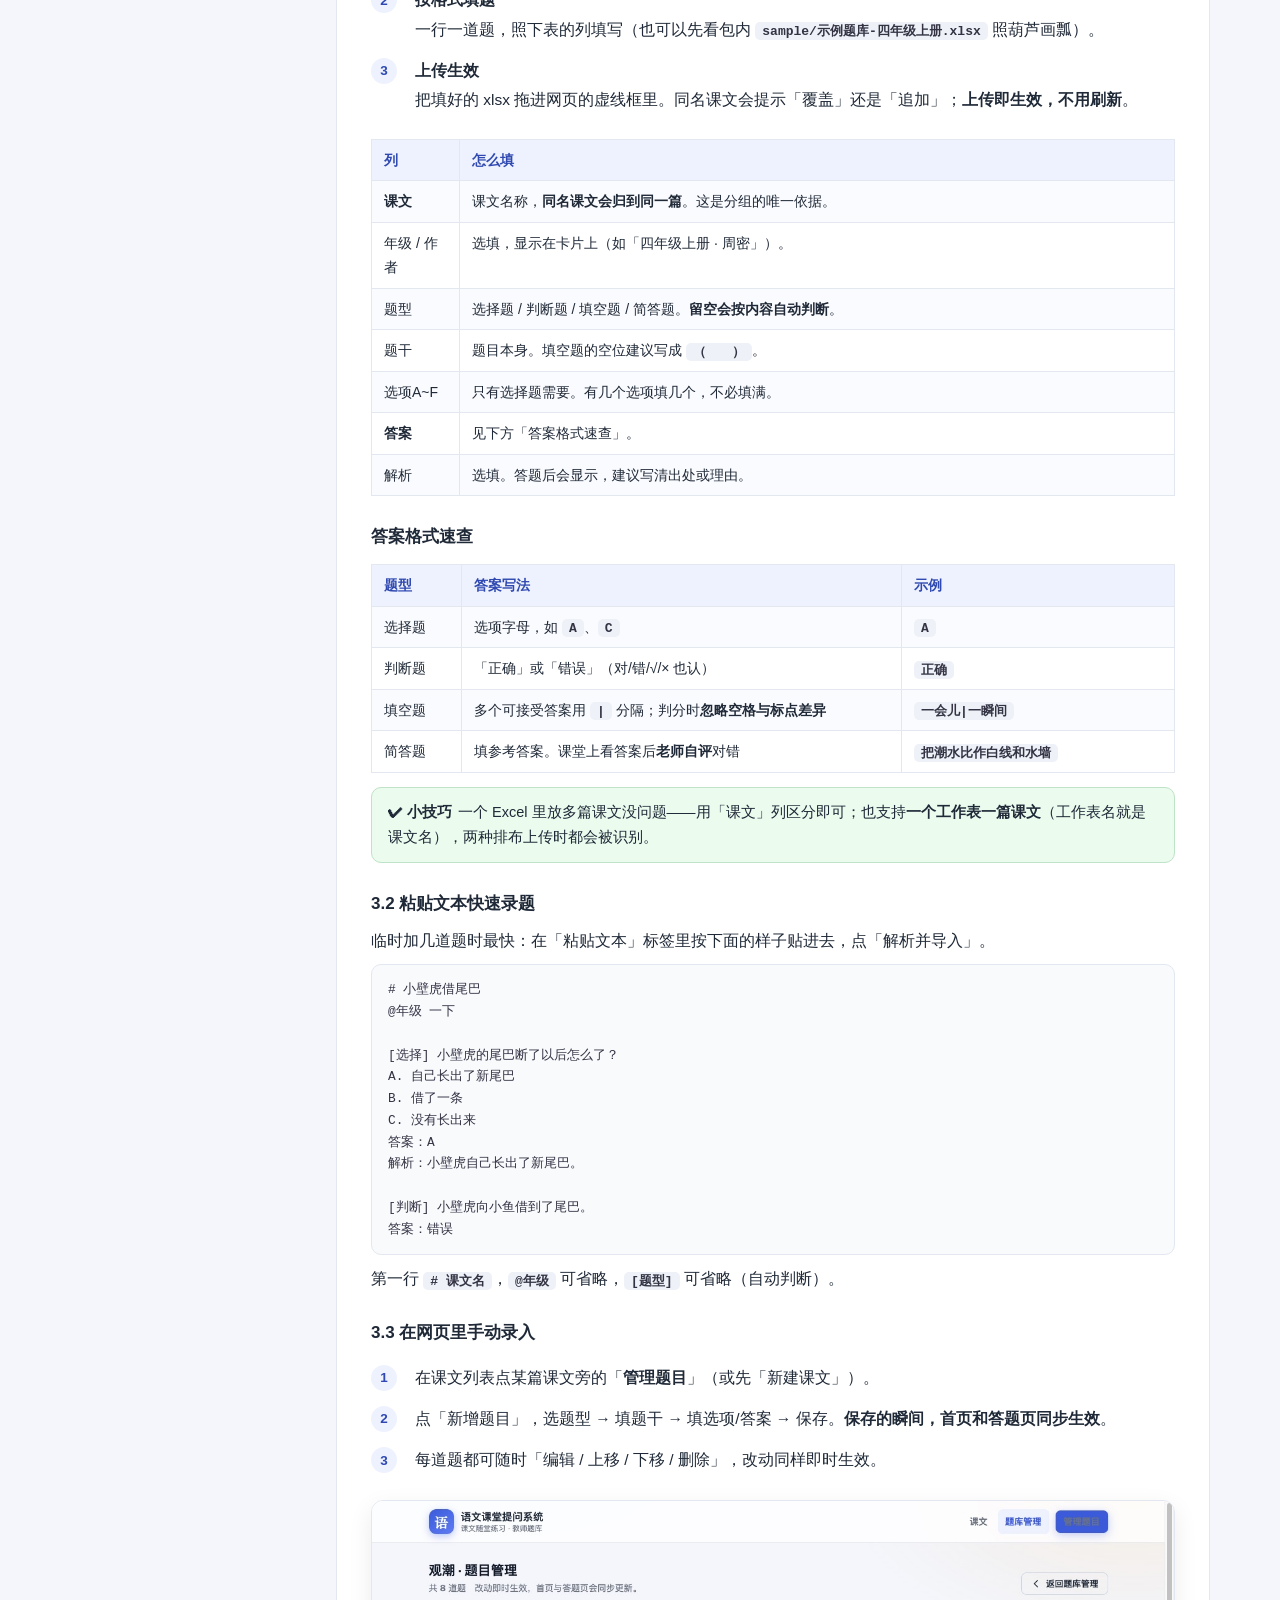
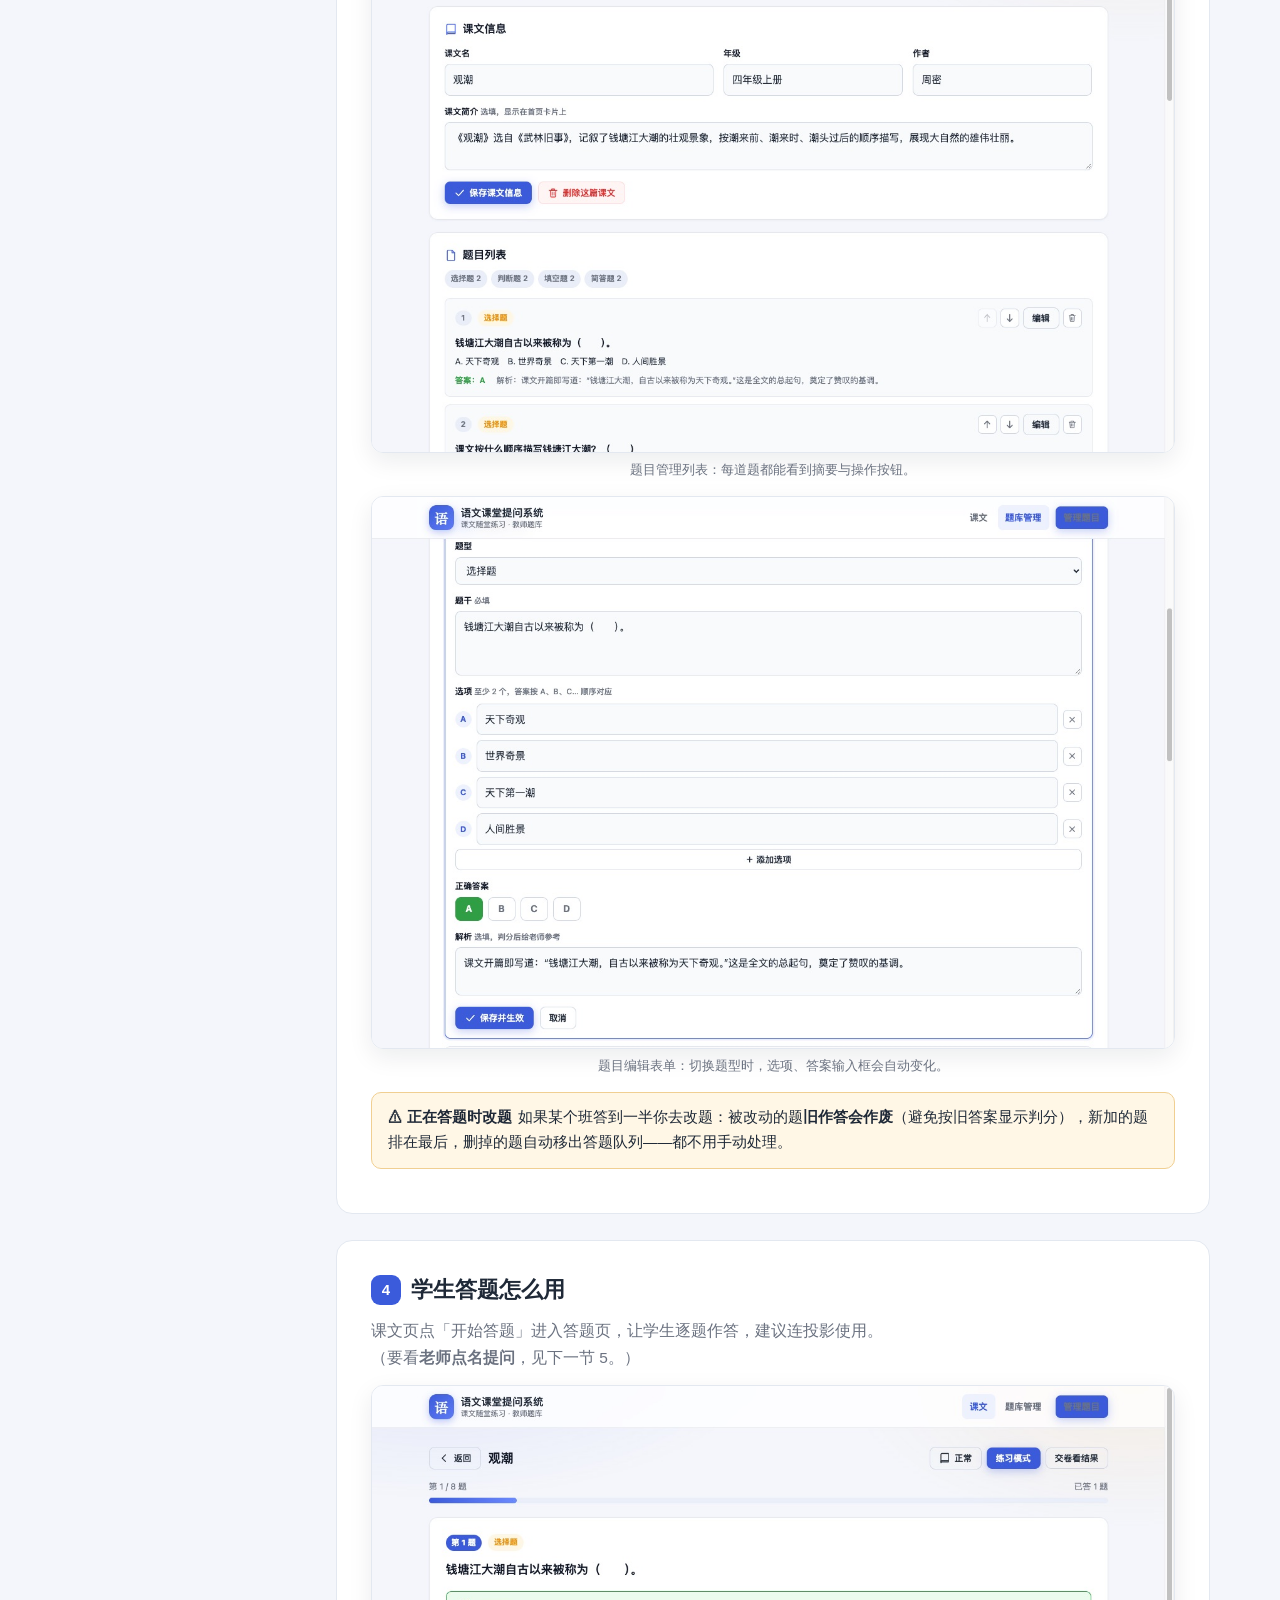
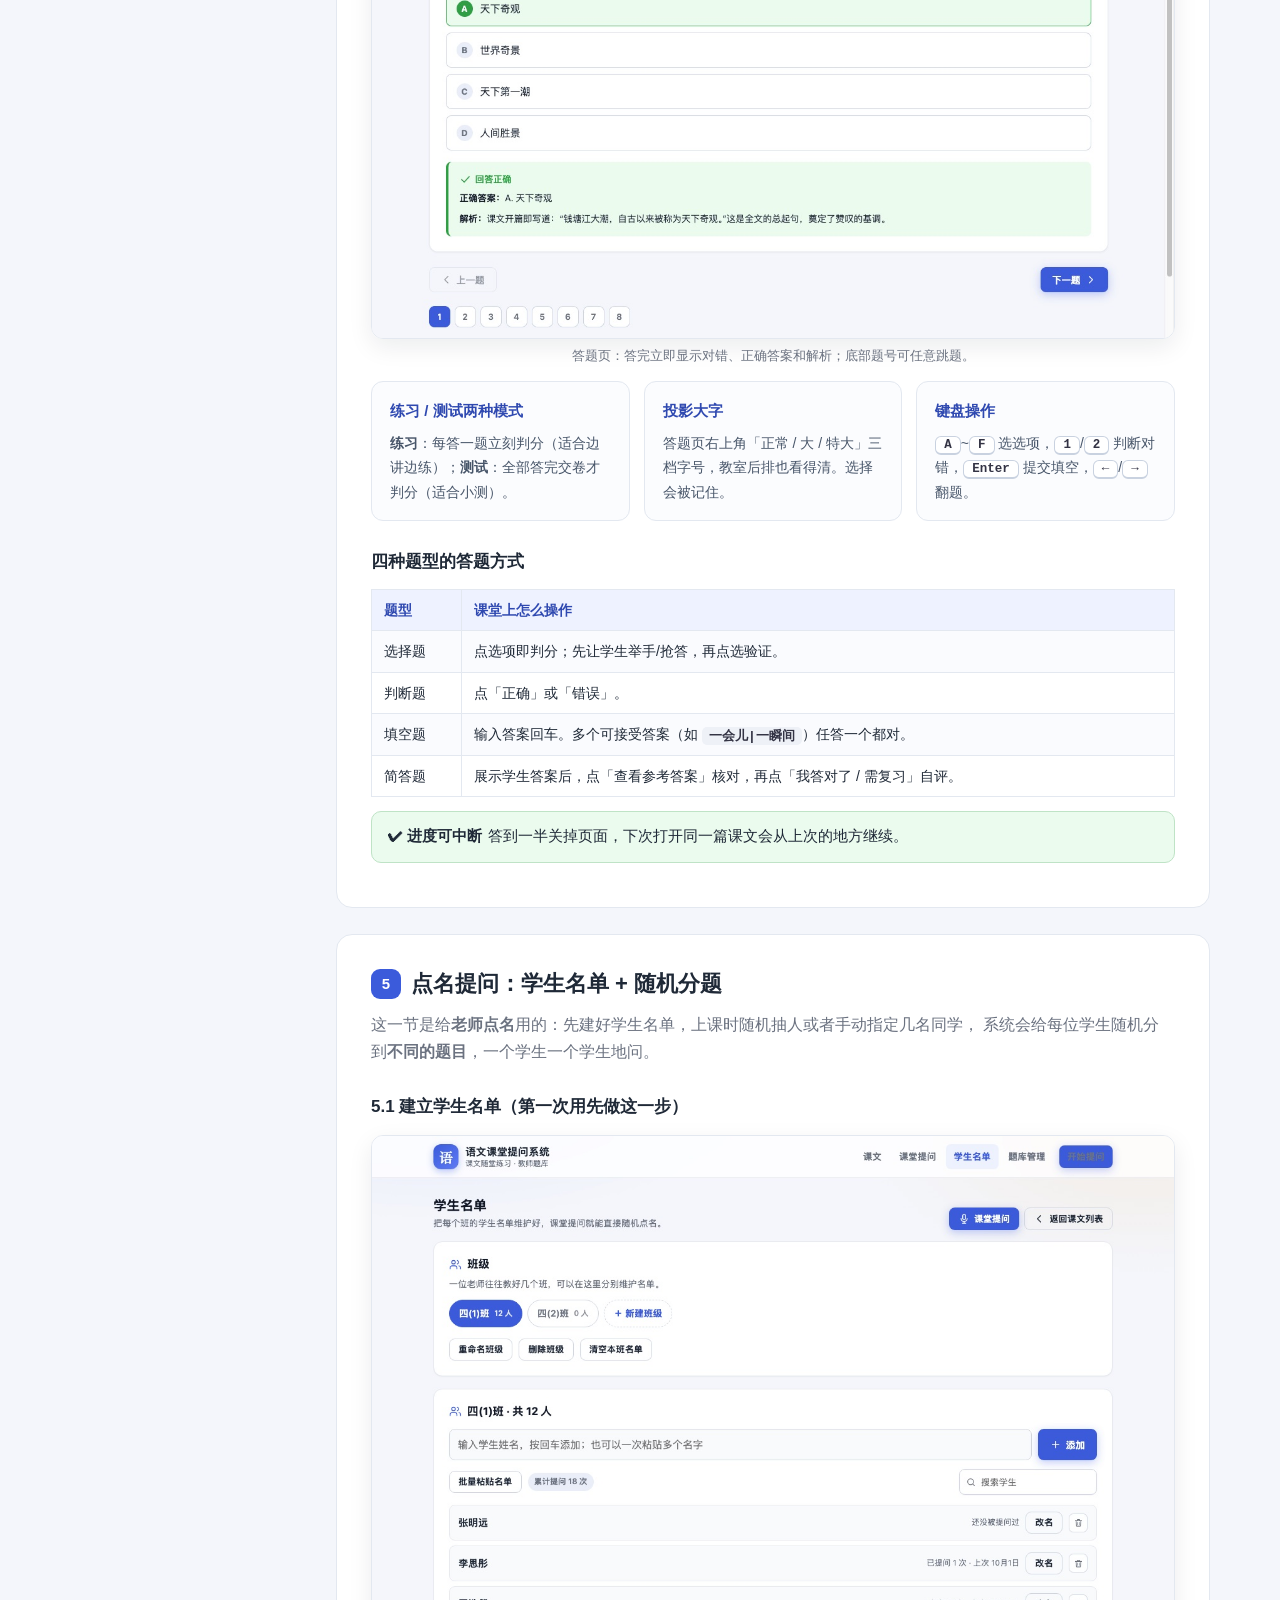
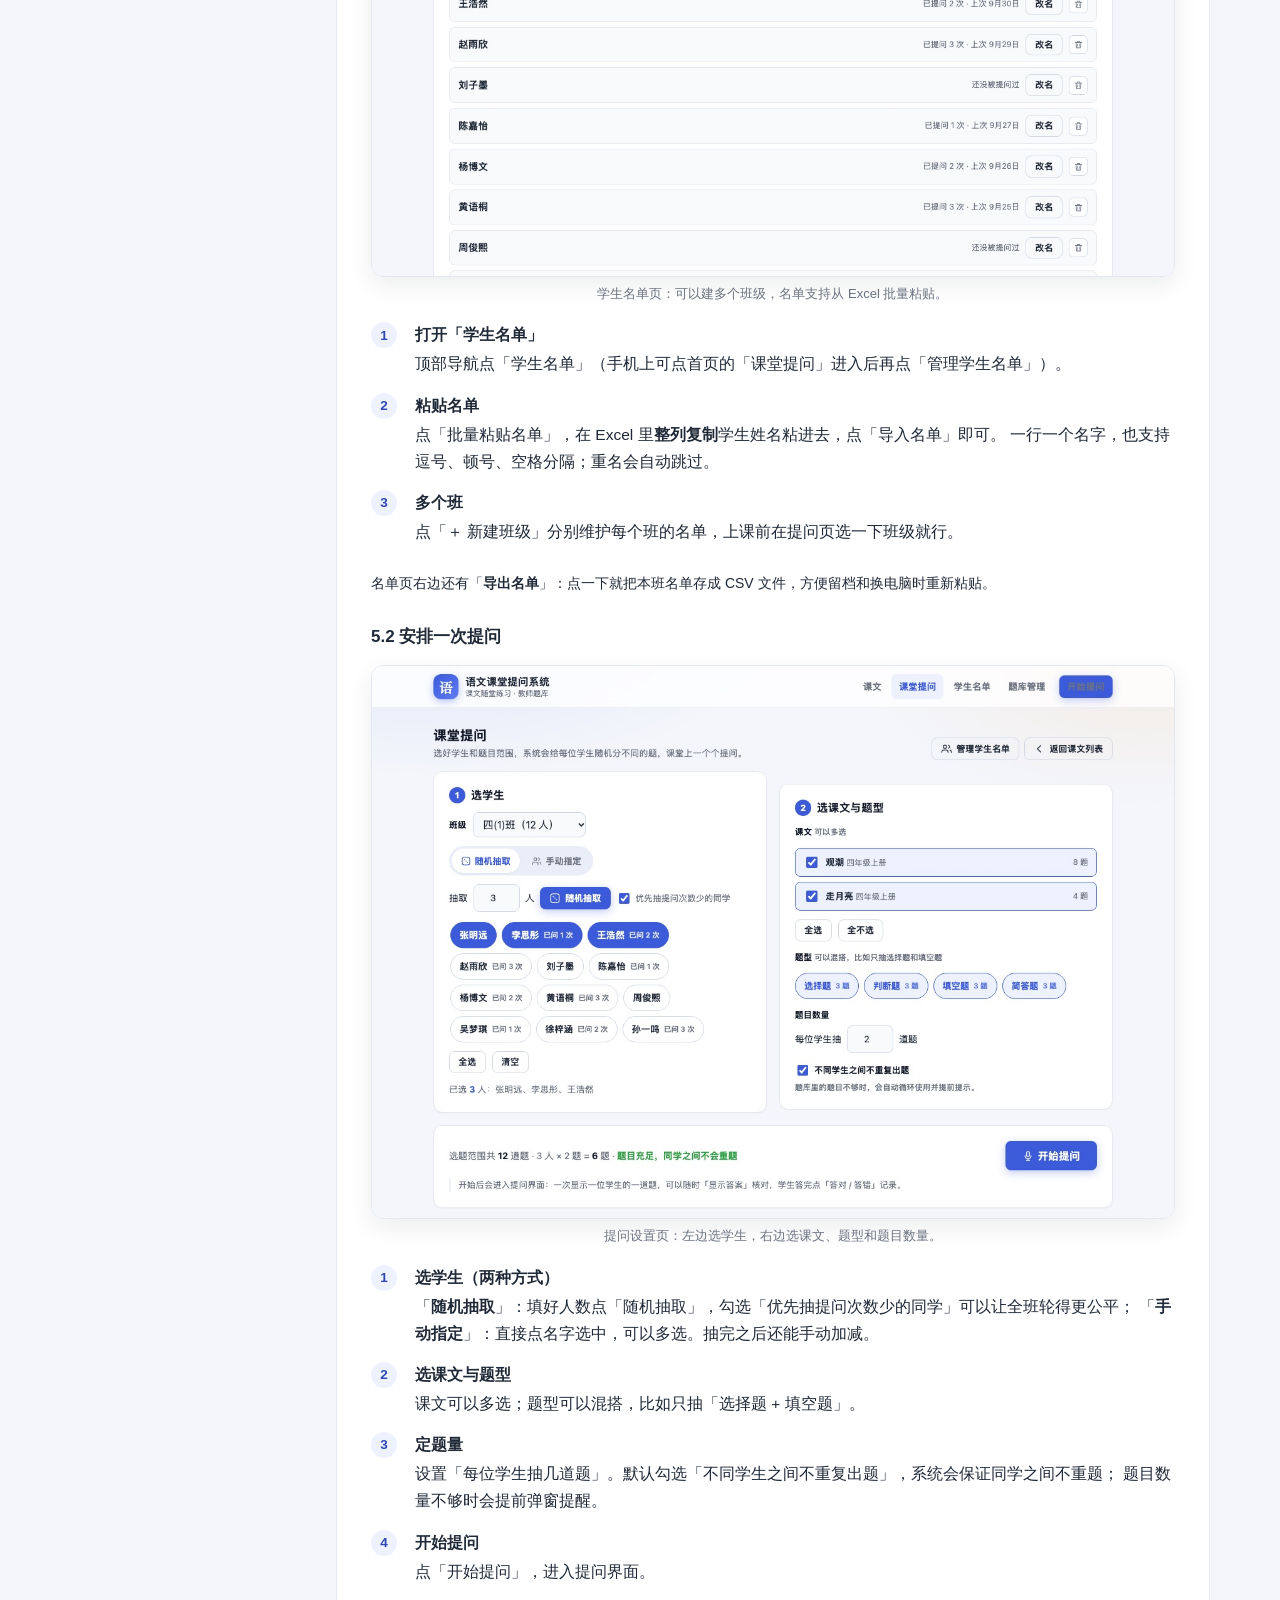
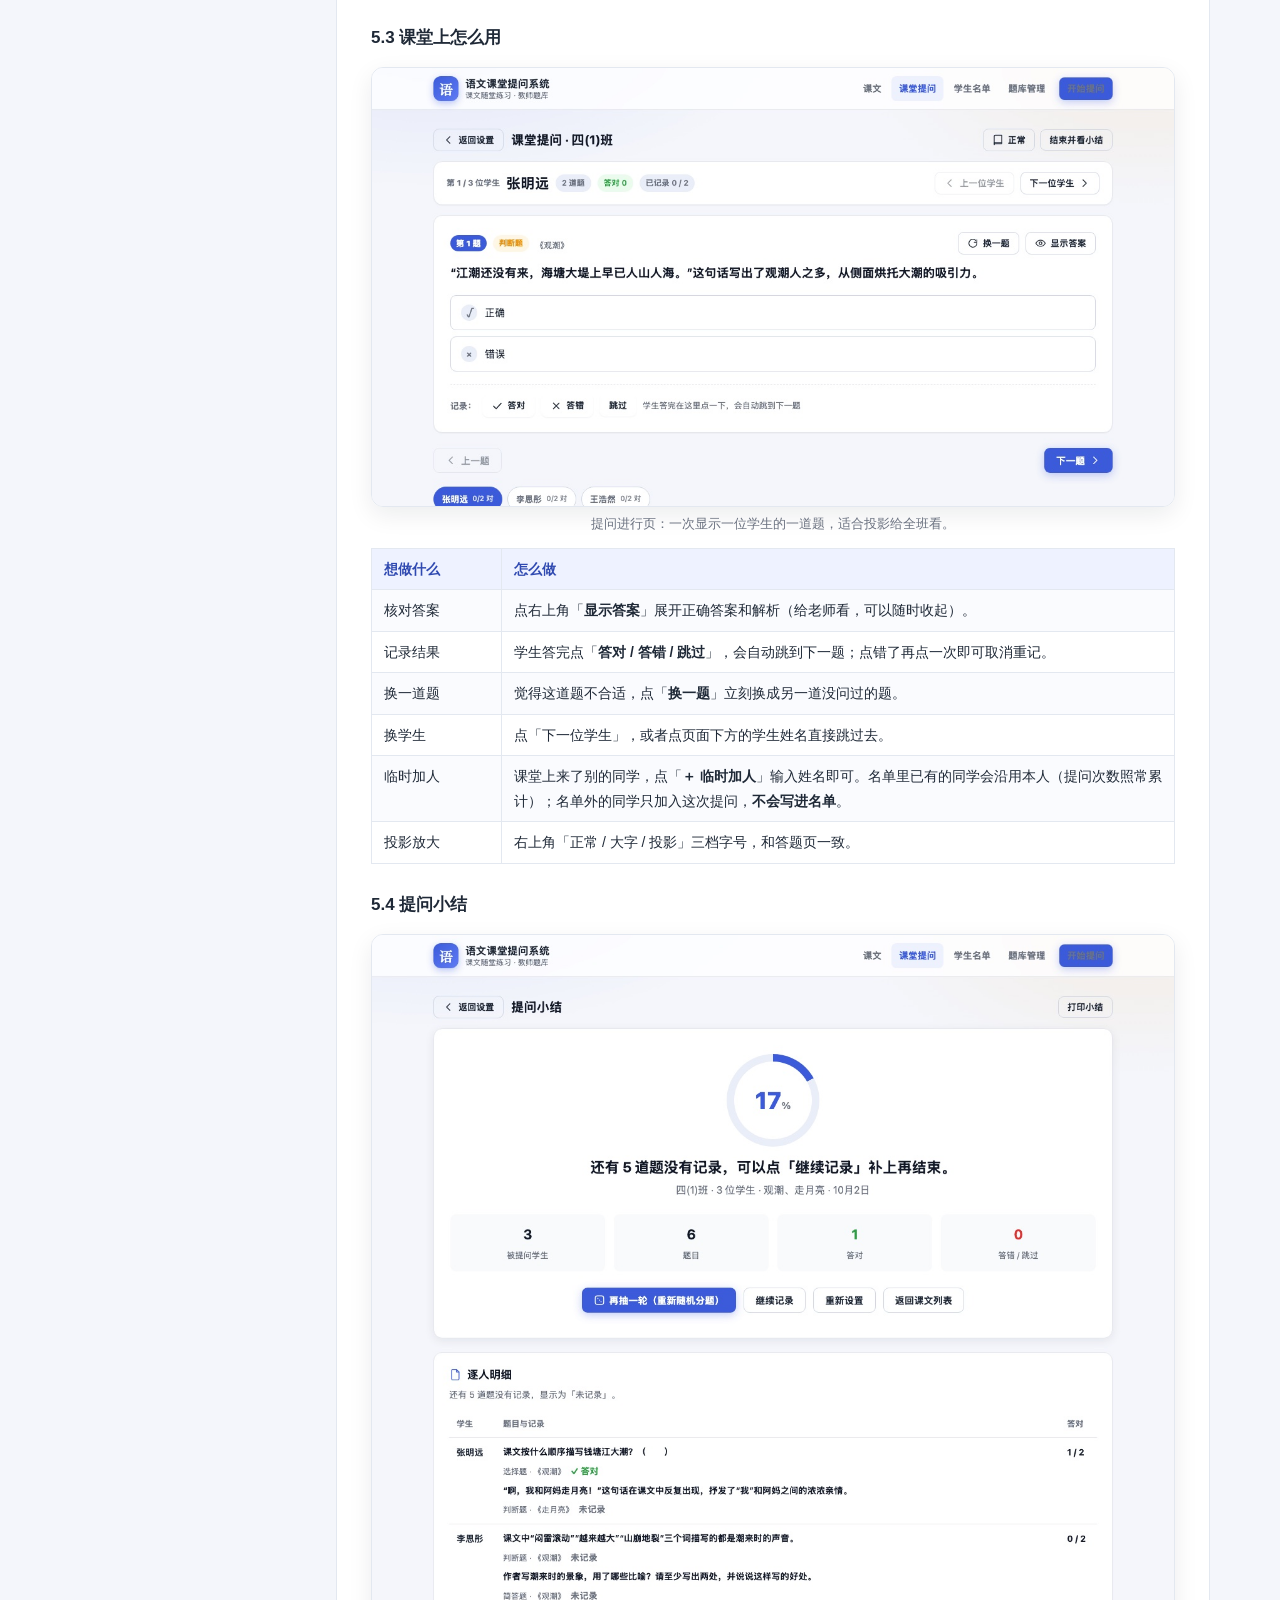
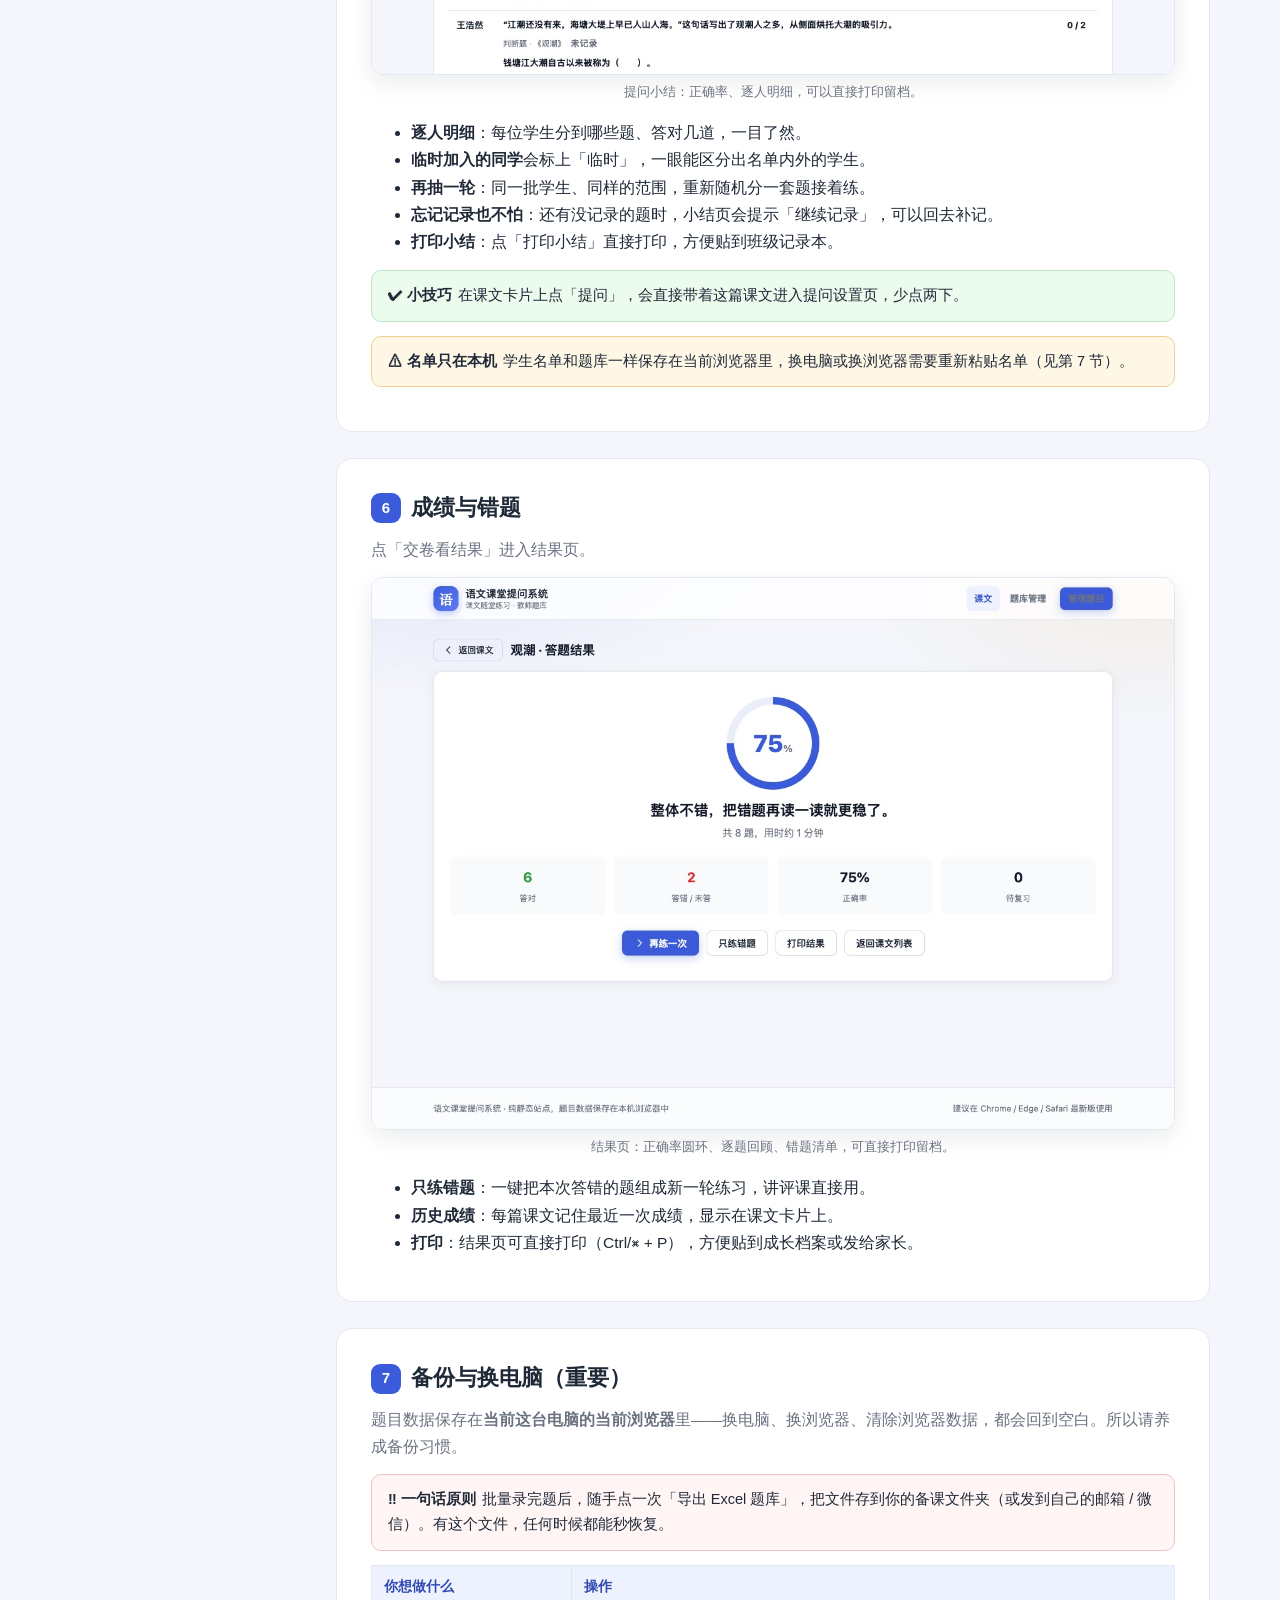
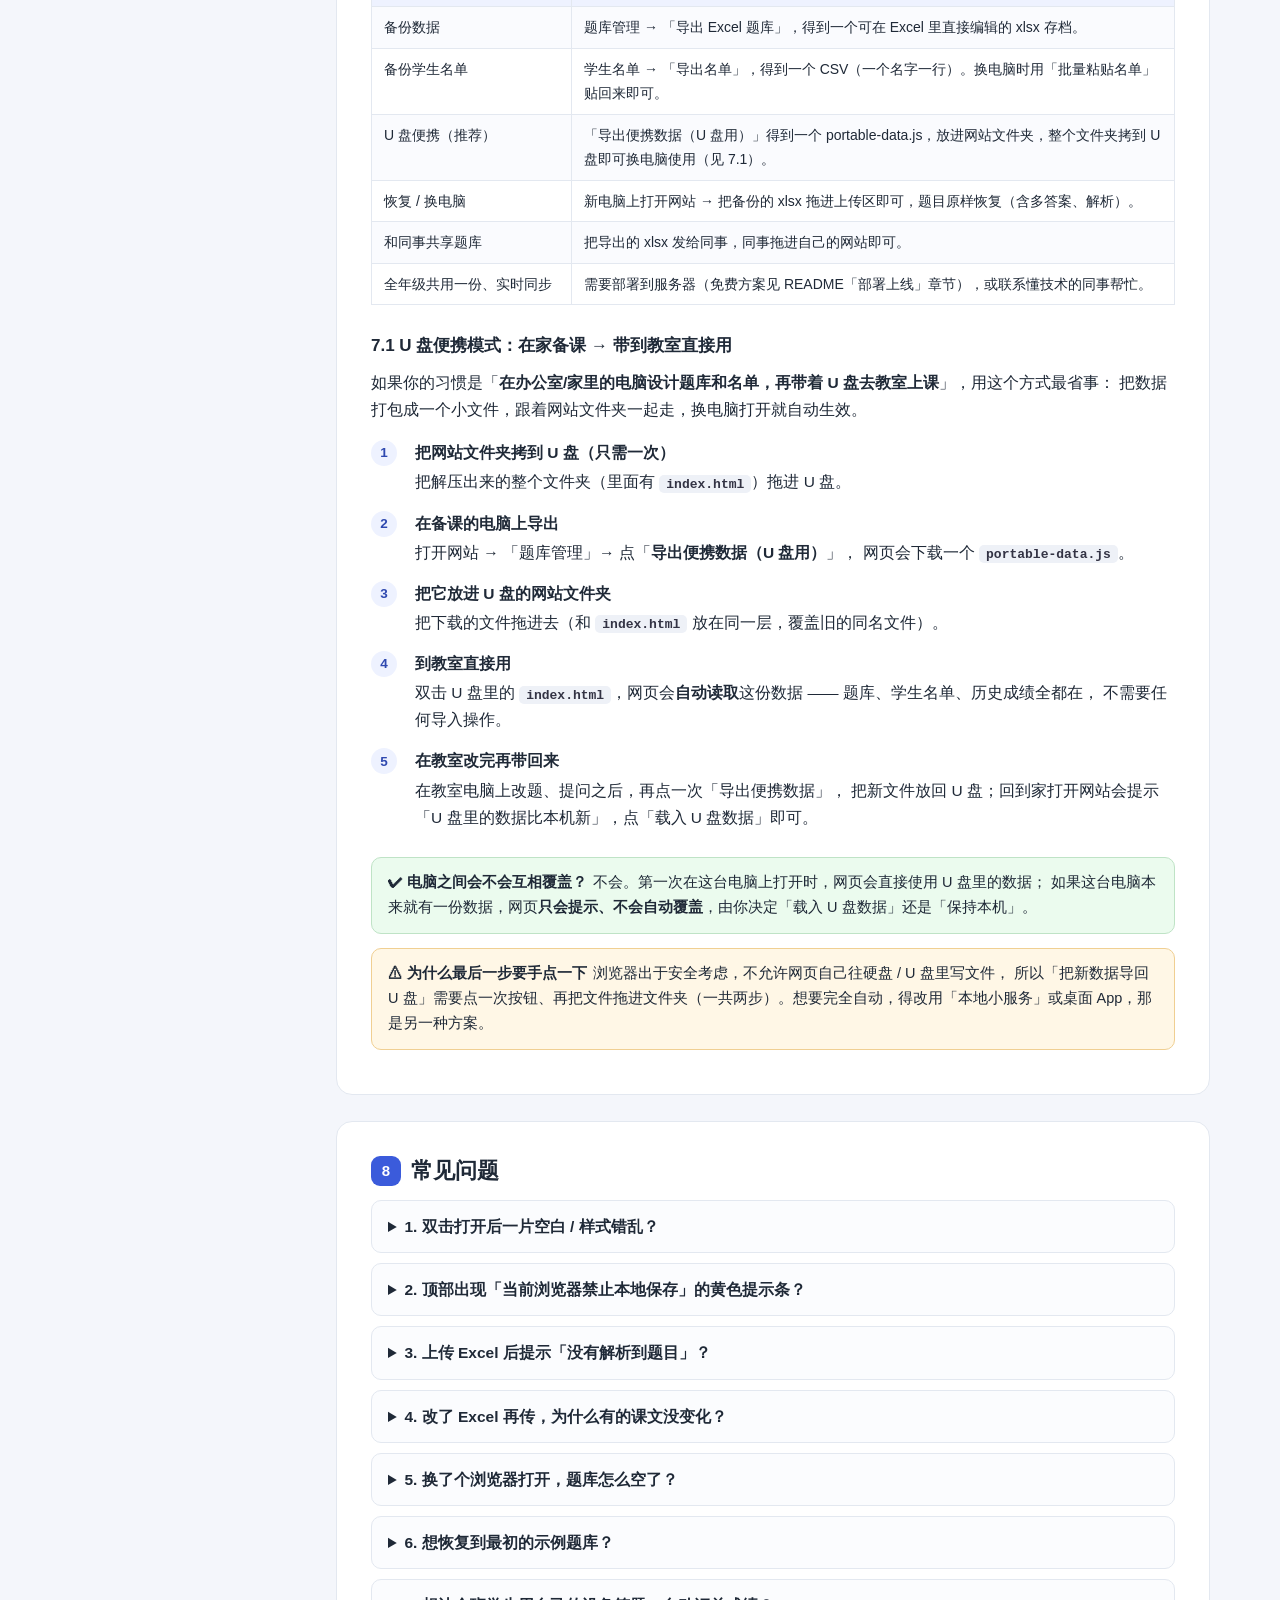
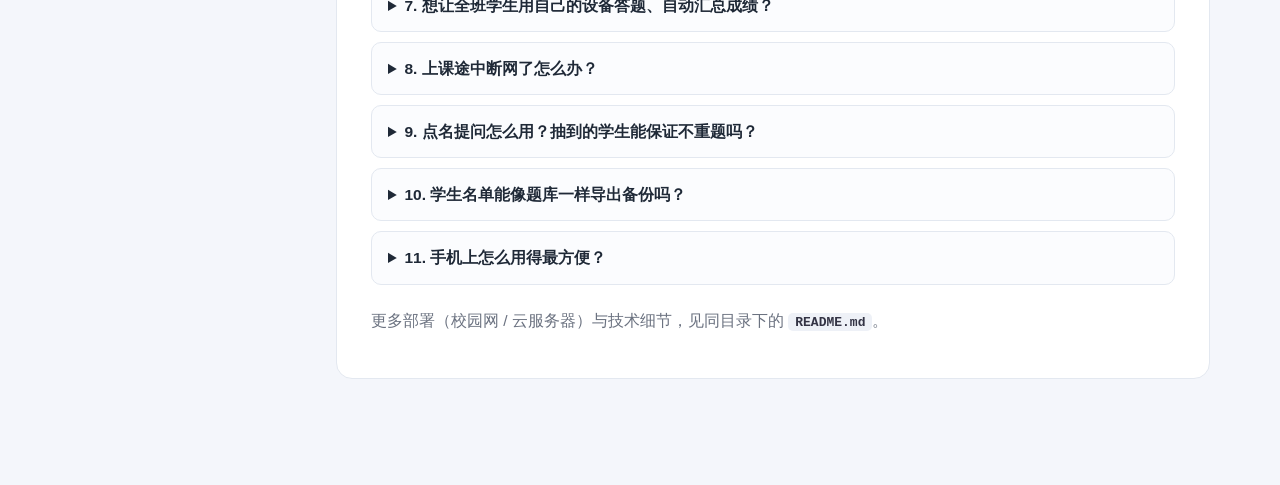
==== commit 20d92820: "新增 U 盘便携模式：导出 portable-data.js，换电脑双击打开自动载入 场景：老师在家/办公室设计题库和名单，带 U 盘去教室就能直接用。  - 新增便携数据文件机制（assets/js" ====
--- a/使用教程.html
+++ b/使用教程.html
@@ -152,6 +152,7 @@
   <a class="sub" href="#s5-2">5.2 安排一次提问</a>
   <a href="#s6">6 · 成绩与错题</a>
   <a href="#s7">7 · 备份与换电脑</a>
+  <a class="sub" href="#s7-1">7.1 U 盘便携模式</a>
   <a href="#s8">8 · 常见问题</a>
 </nav>
 
@@ -382,10 +383,29 @@
     <tr><th style="width:200px">你想做什么</th><th>操作</th></tr>
     <tr><td>备份数据</td><td>题库管理 → 「导出 Excel 题库」，得到一个可在 Excel 里直接编辑的 xlsx 存档。</td></tr>
     <tr><td>备份学生名单</td><td>学生名单 → 「导出名单」，得到一个 CSV（一个名字一行）。换电脑时用「批量粘贴名单」贴回来即可。</td></tr>
+    <tr><td>U 盘便携（推荐）</td><td>「导出便携数据（U 盘用）」得到一个 portable-data.js，放进网站文件夹，整个文件夹拷到 U 盘即可换电脑使用（见 7.1）。</td></tr>
     <tr><td>恢复 / 换电脑</td><td>新电脑上打开网站 → 把备份的 xlsx 拖进上传区即可，题目原样恢复（含多答案、解析）。</td></tr>
     <tr><td>和同事共享题库</td><td>把导出的 xlsx 发给同事，同事拖进自己的网站即可。</td></tr>
     <tr><td>全年级共用一份、实时同步</td><td>需要部署到服务器（免费方案见 README「部署上线」章节），或联系懂技术的同事帮忙。</td></tr>
   </table>
+
+  <h3 id="s7-1">7.1 U 盘便携模式：在家备课 → 带到教室直接用</h3>
+  <p>如果你的习惯是「<b>在办公室/家里的电脑设计题库和名单，再带着 U 盘去教室上课</b>」，用这个方式最省事：
+  把数据打包成一个小文件，跟着网站文件夹一起走，换电脑打开就自动生效。</p>
+  <ol class="steps">
+    <li><b class="t">把网站文件夹拷到 U 盘（只需一次）</b>把解压出来的整个文件夹（里面有 <code>index.html</code>）拖进 U 盘。</li>
+    <li><b class="t">在备课的电脑上导出</b>打开网站 → 「题库管理」→ 点「<b>导出便携数据（U 盘用）</b>」，
+      网页会下载一个 <code>portable-data.js</code>。</li>
+    <li><b class="t">把它放进 U 盘的网站文件夹</b>把下载的文件拖进去（和 <code>index.html</code> 放在同一层，覆盖旧的同名文件）。</li>
+    <li><b class="t">到教室直接用</b>双击 U 盘里的 <code>index.html</code>，网页会<b>自动读取</b>这份数据 —— 题库、学生名单、历史成绩全都在，
+      不需要任何导入操作。</li>
+    <li><b class="t">在教室改完再带回来</b>在教室电脑上改题、提问之后，再点一次「导出便携数据」，
+      把新文件放回 U 盘；回到家打开网站会提示「U 盘里的数据比本机新」，点「载入 U 盘数据」即可。</li>
+  </ol>
+  <div class="tip"><b>✔ 电脑之间会不会互相覆盖？</b>不会。第一次在这台电脑上打开时，网页会直接使用 U 盘里的数据；
+  如果这台电脑本来就有一份数据，网页<b>只会提示、不会自动覆盖</b>，由你决定「载入 U 盘数据」还是「保持本机」。</div>
+  <div class="warn"><b>⚠ 为什么最后一步要手点一下</b>浏览器出于安全考虑，不允许网页自己往硬盘 / U 盘里写文件，
+  所以「把新数据导回 U 盘」需要点一次按钮、再把文件拖进文件夹（一共两步）。想要完全自动，得改用「本地小服务」或桌面 App，那是另一种方案。</div>
 </section>
 
 <!-- ============================================================ 8 -->
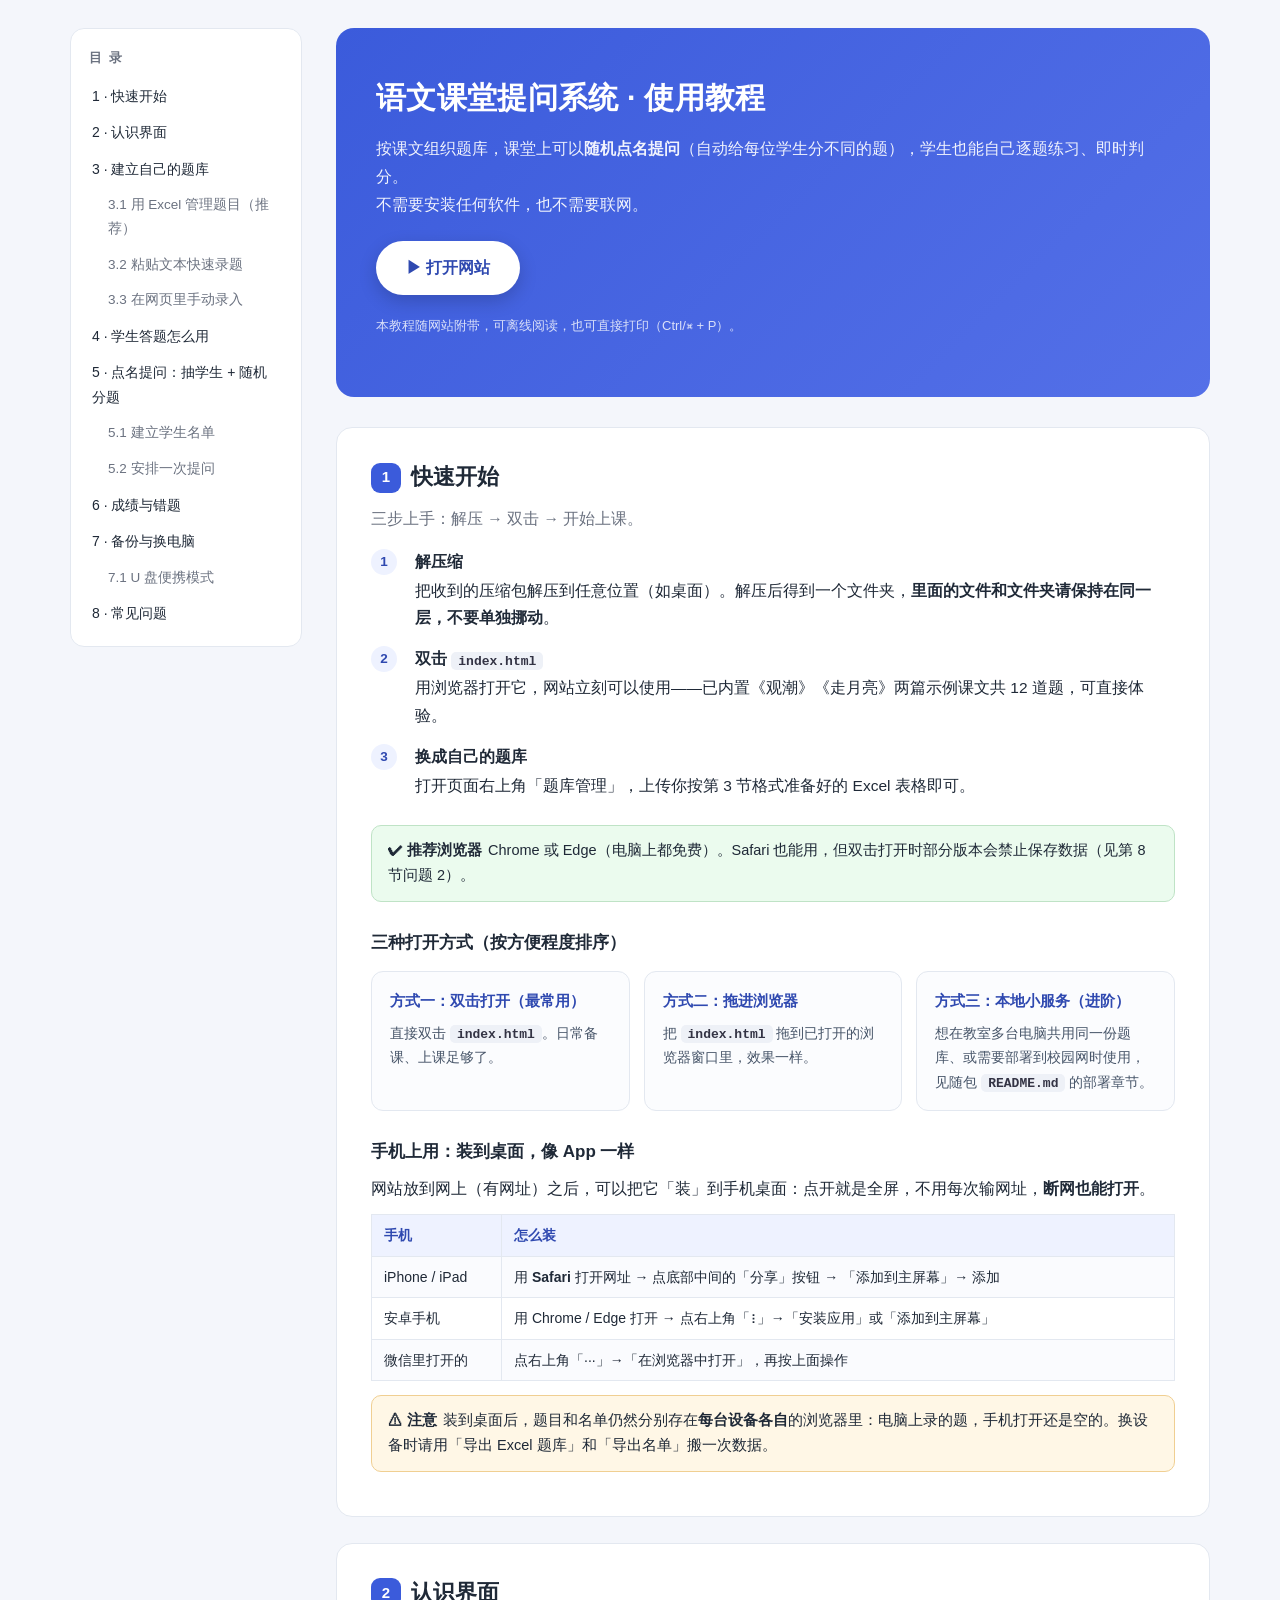
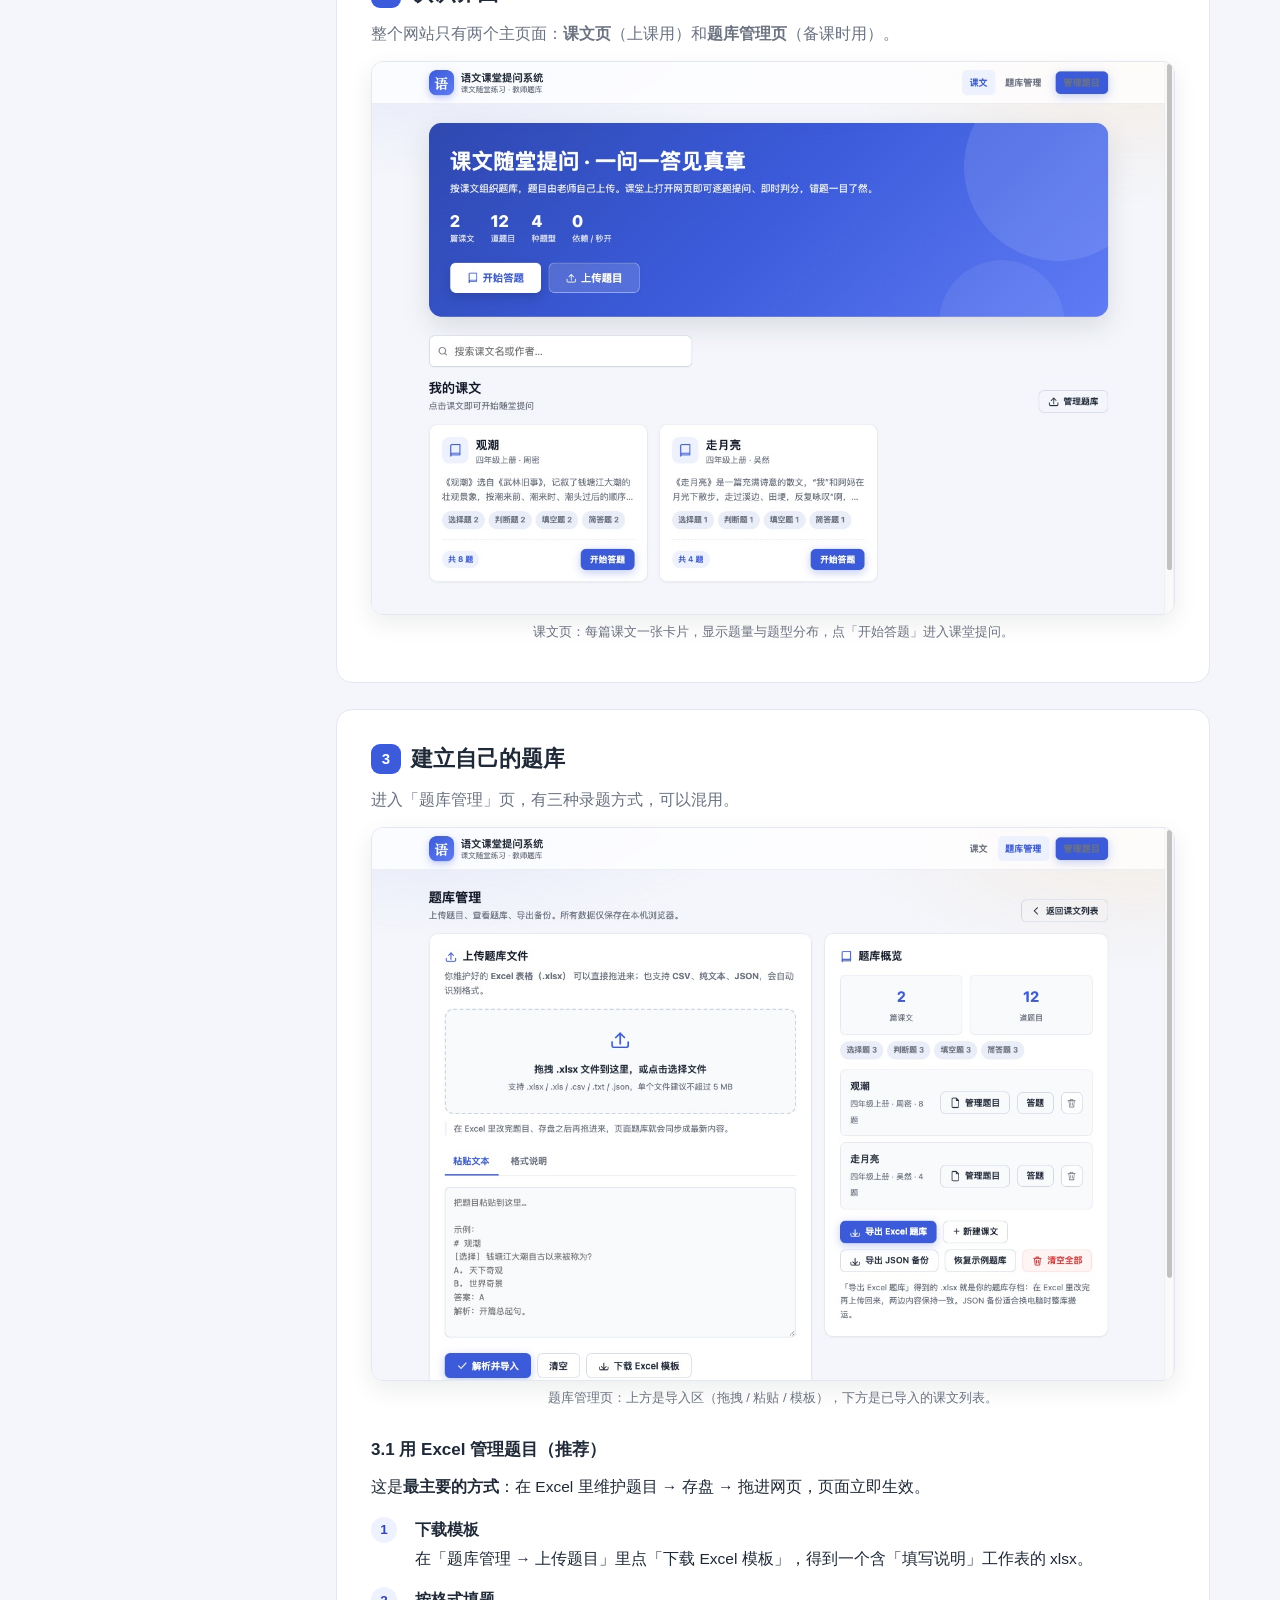
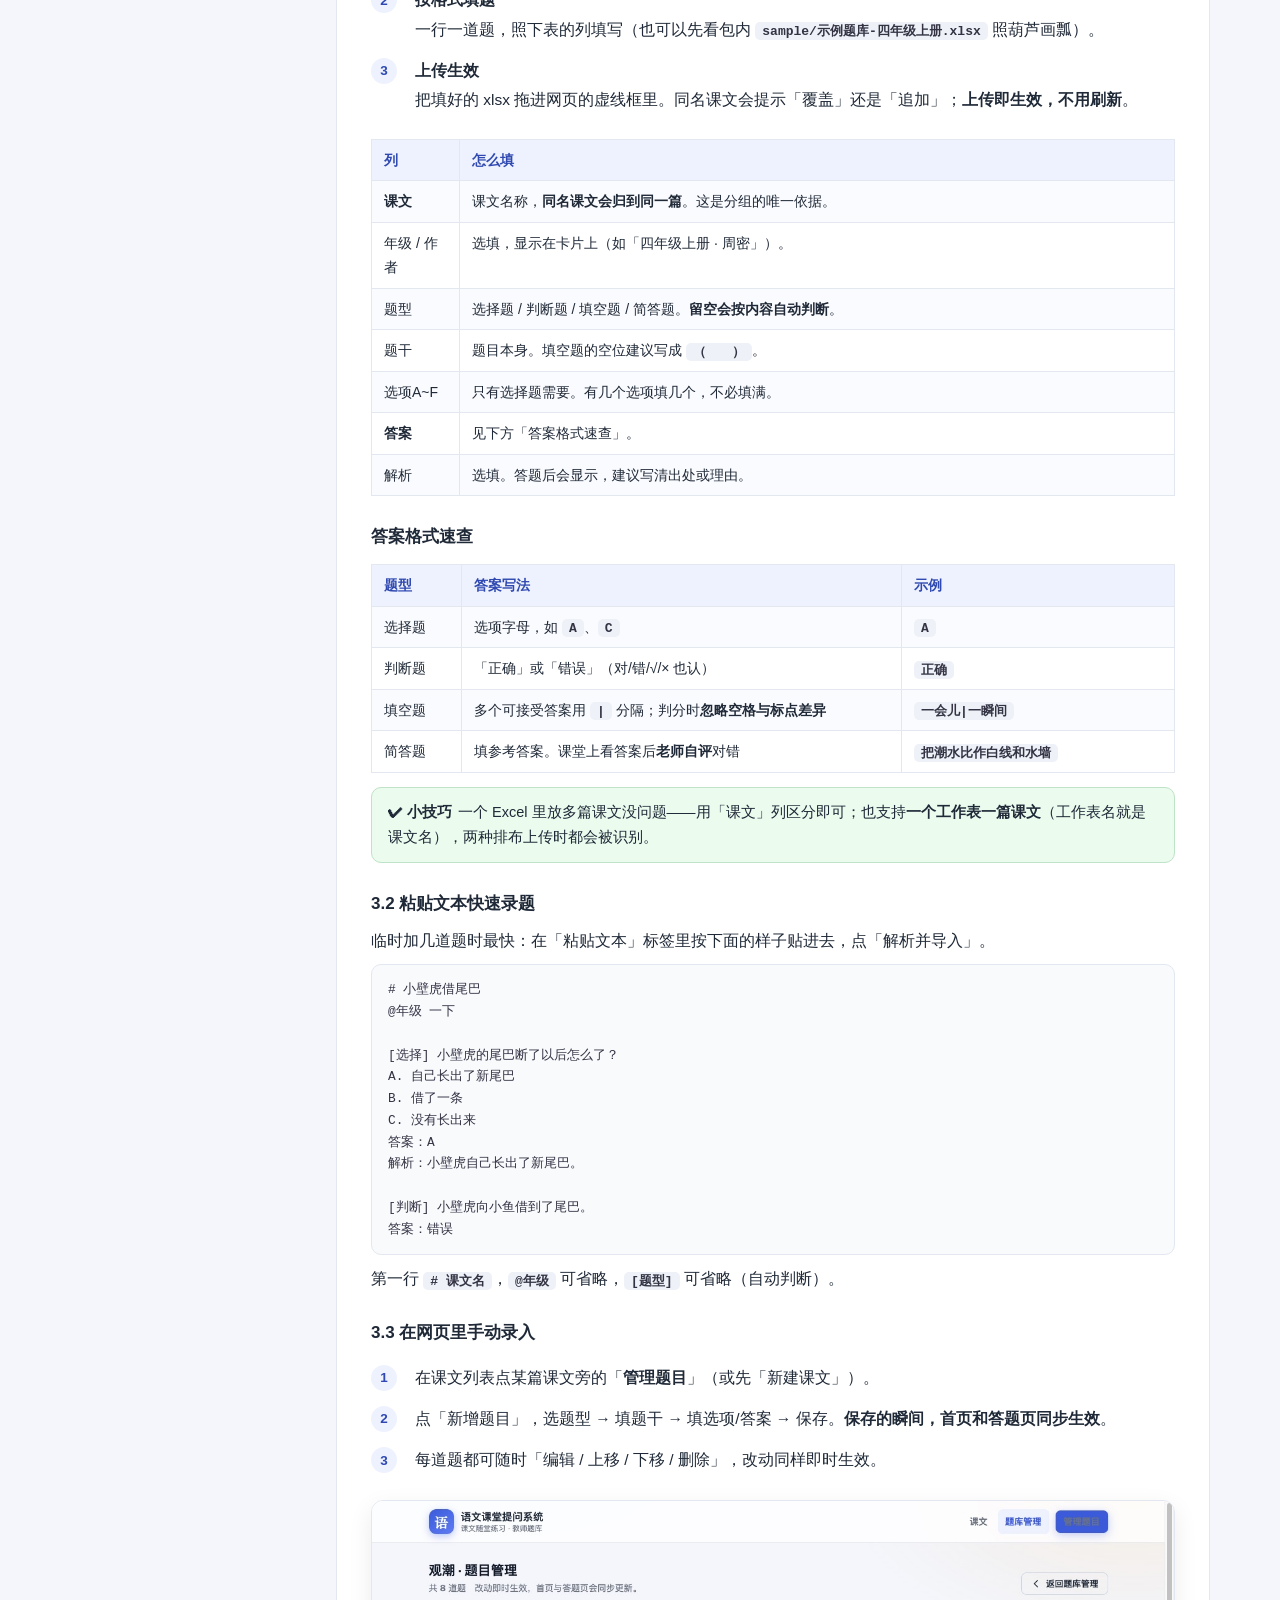
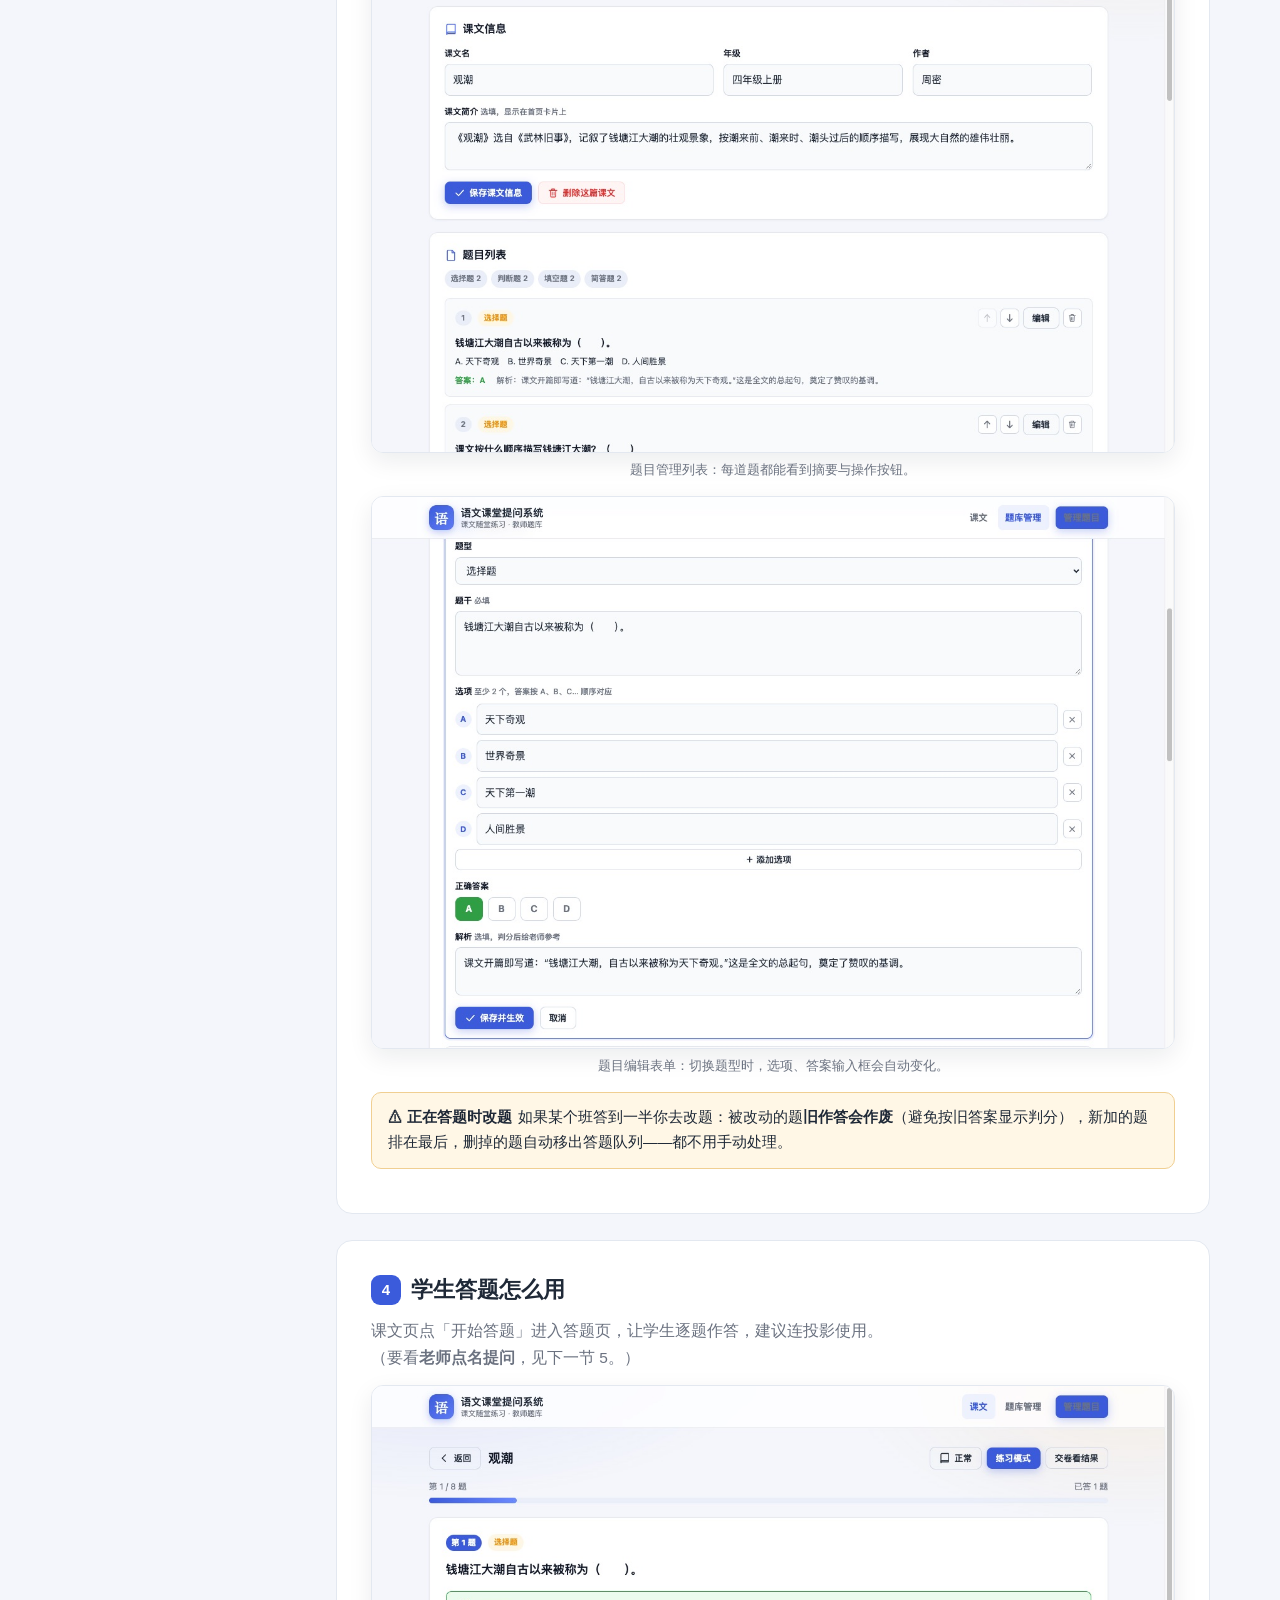
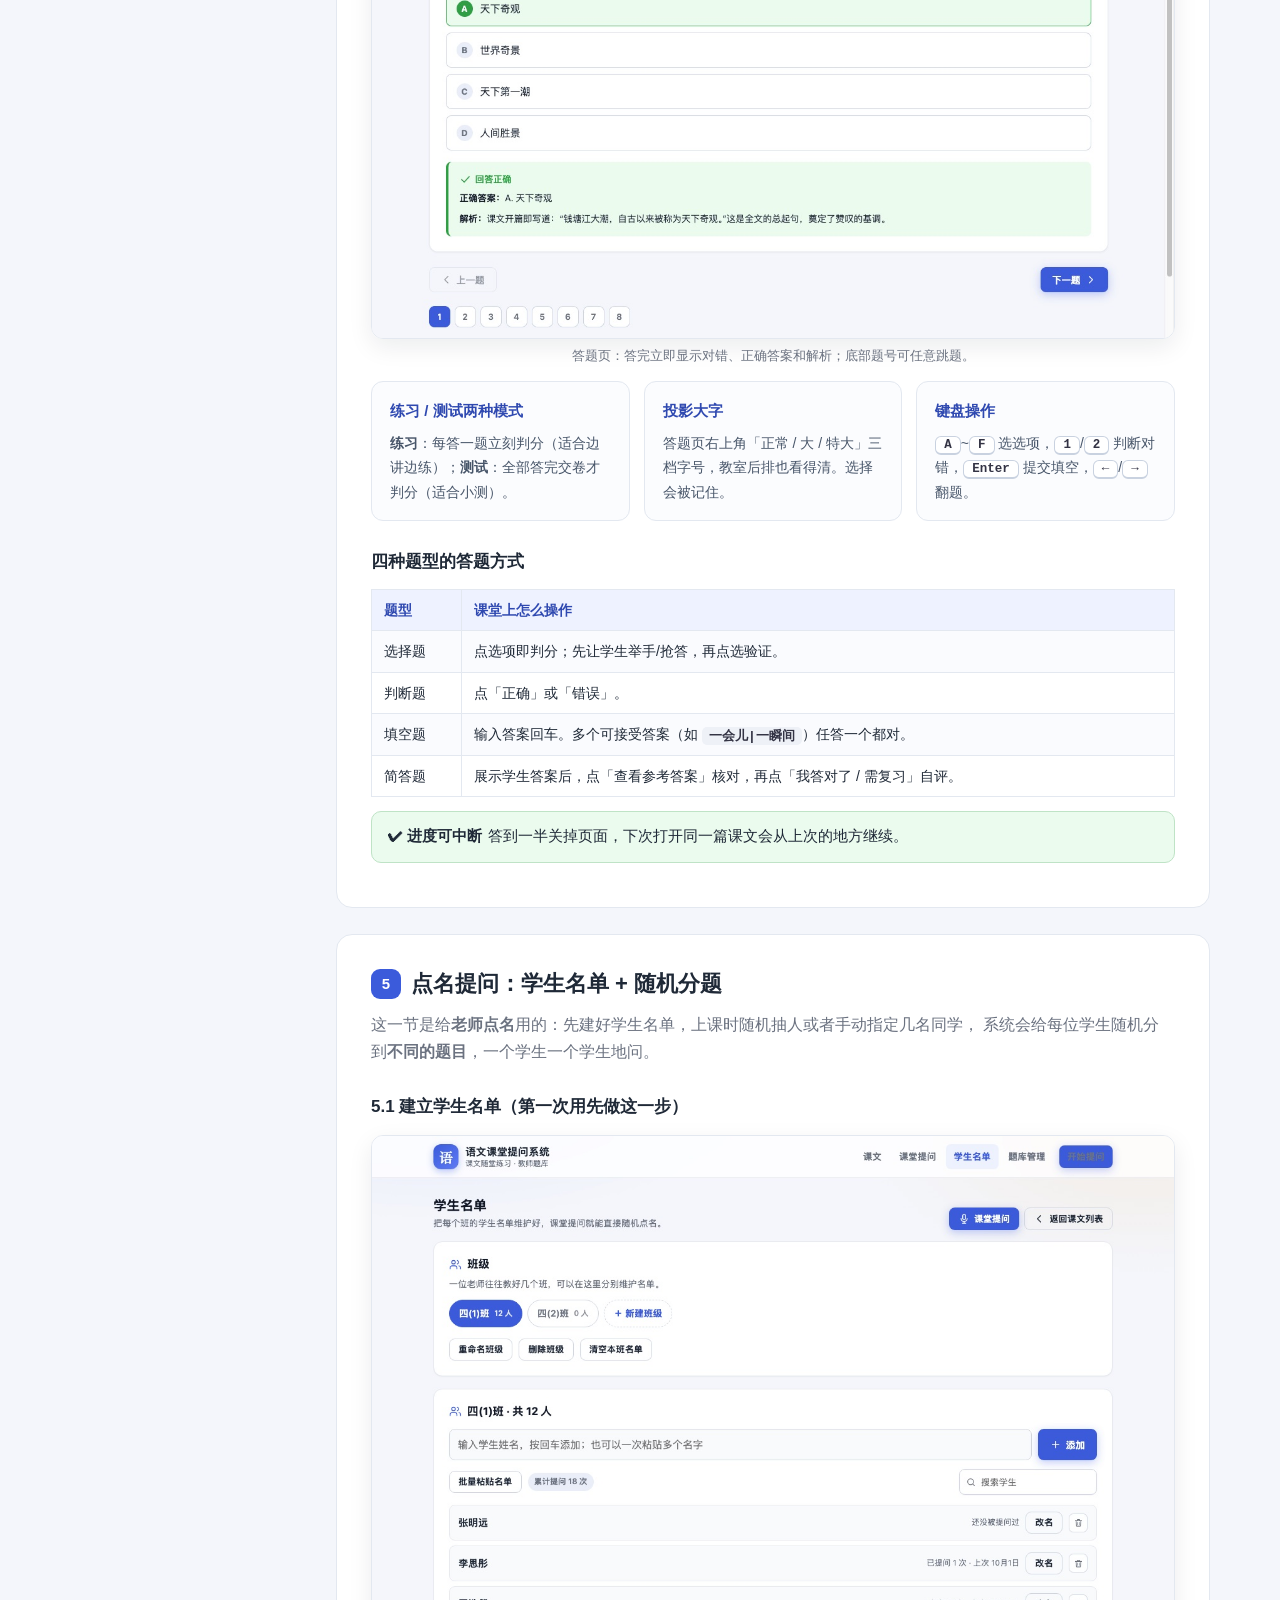
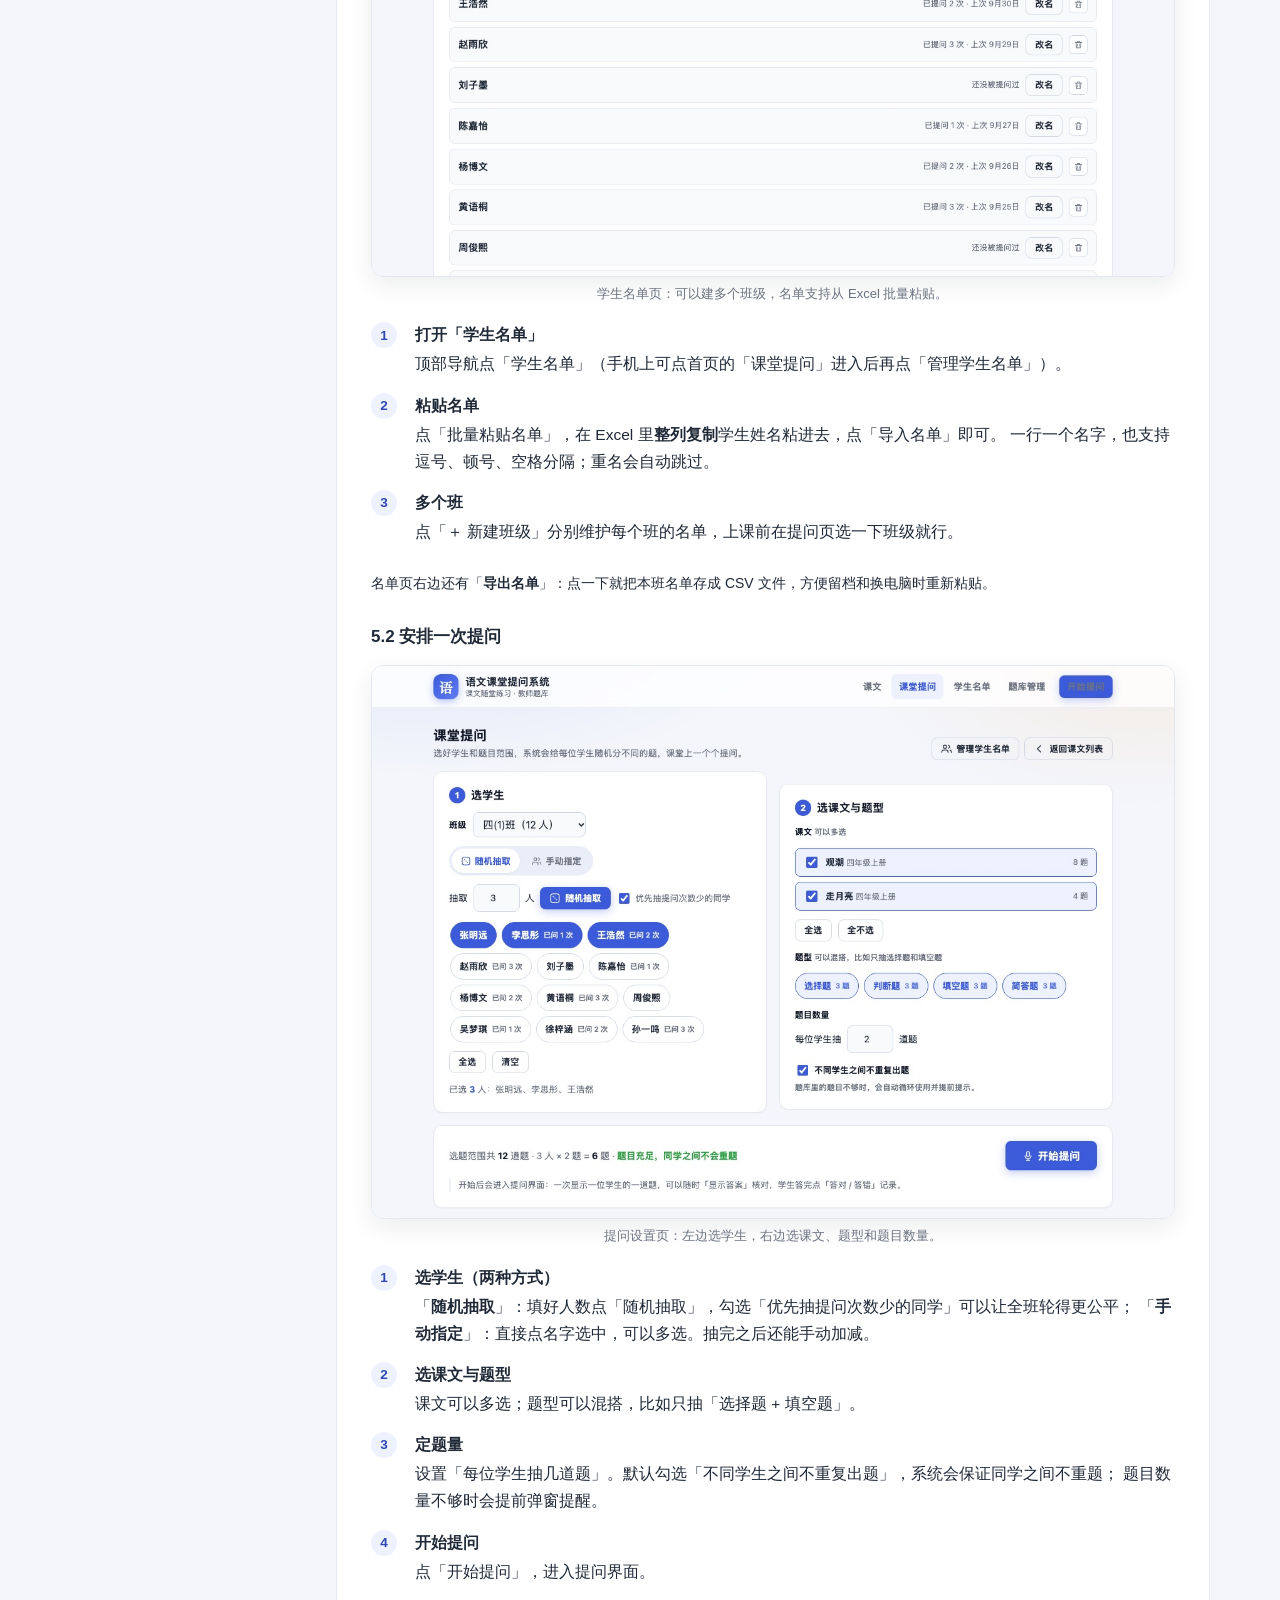
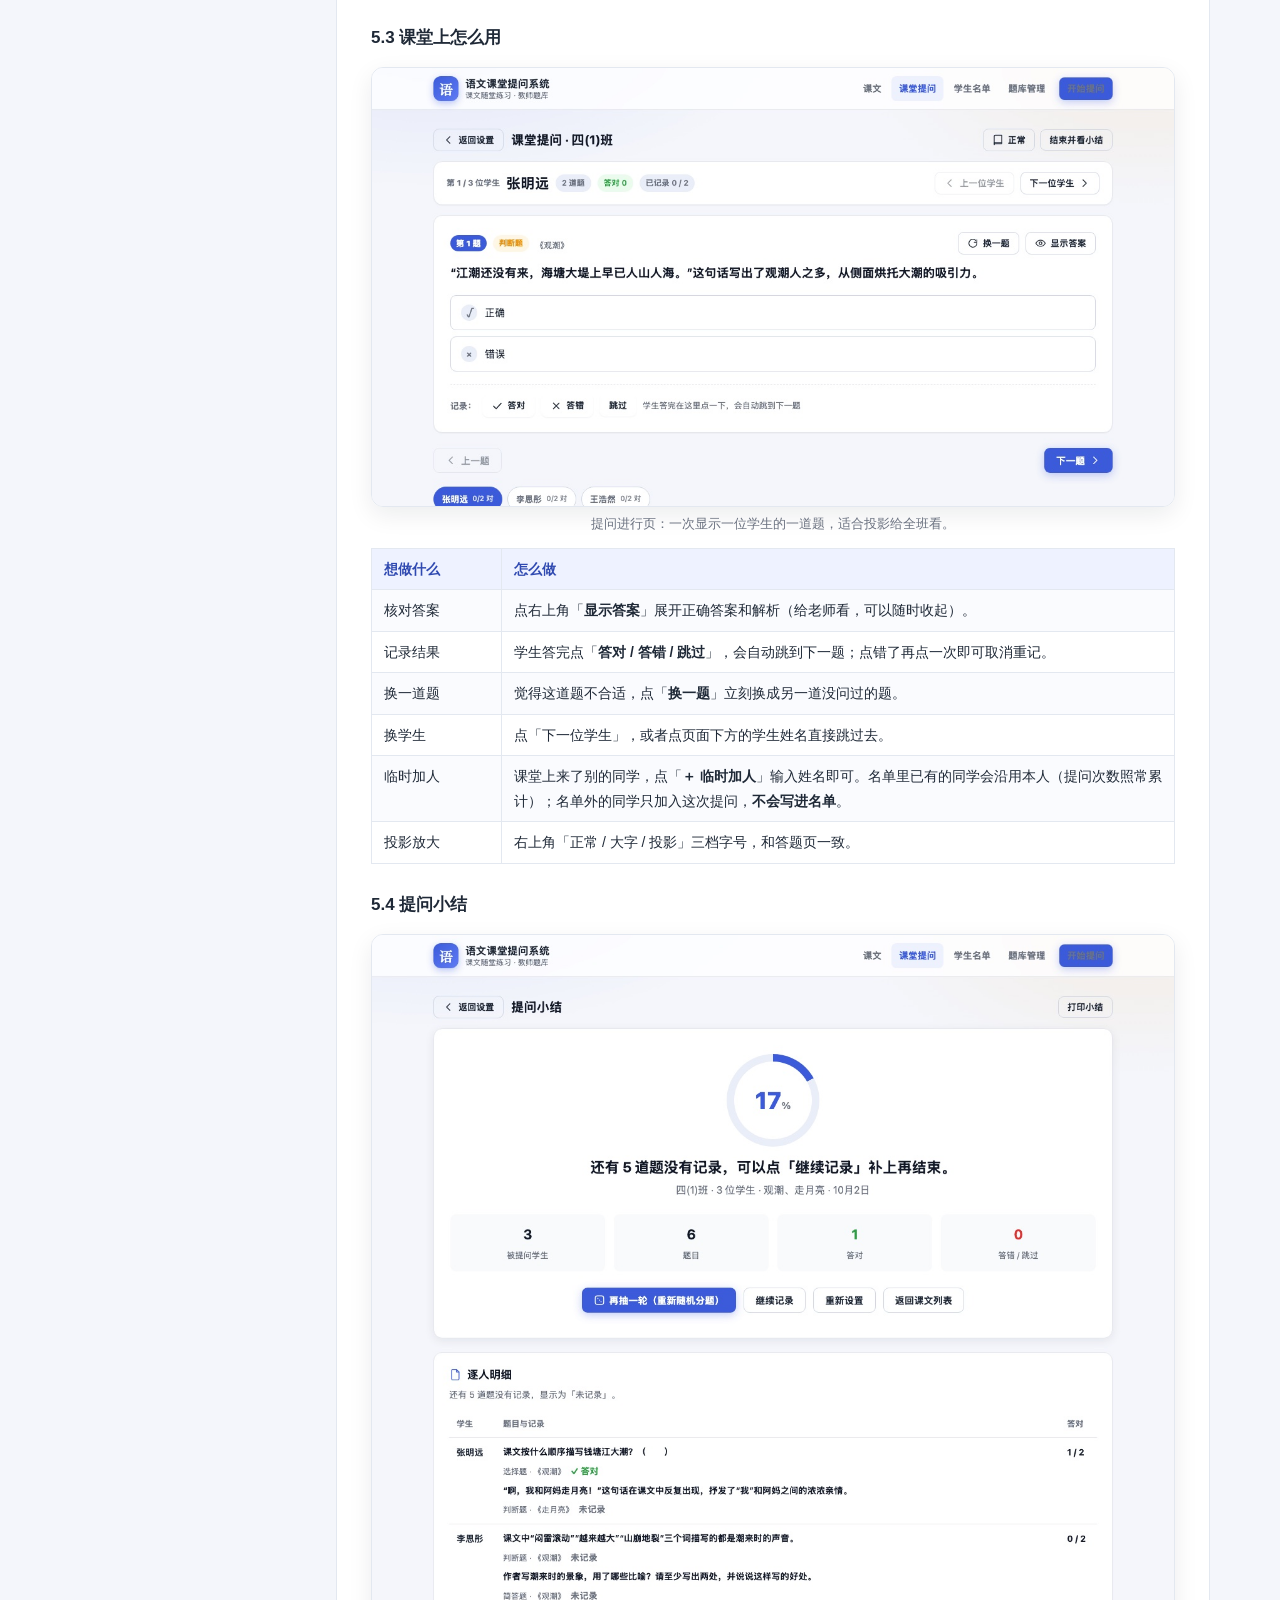
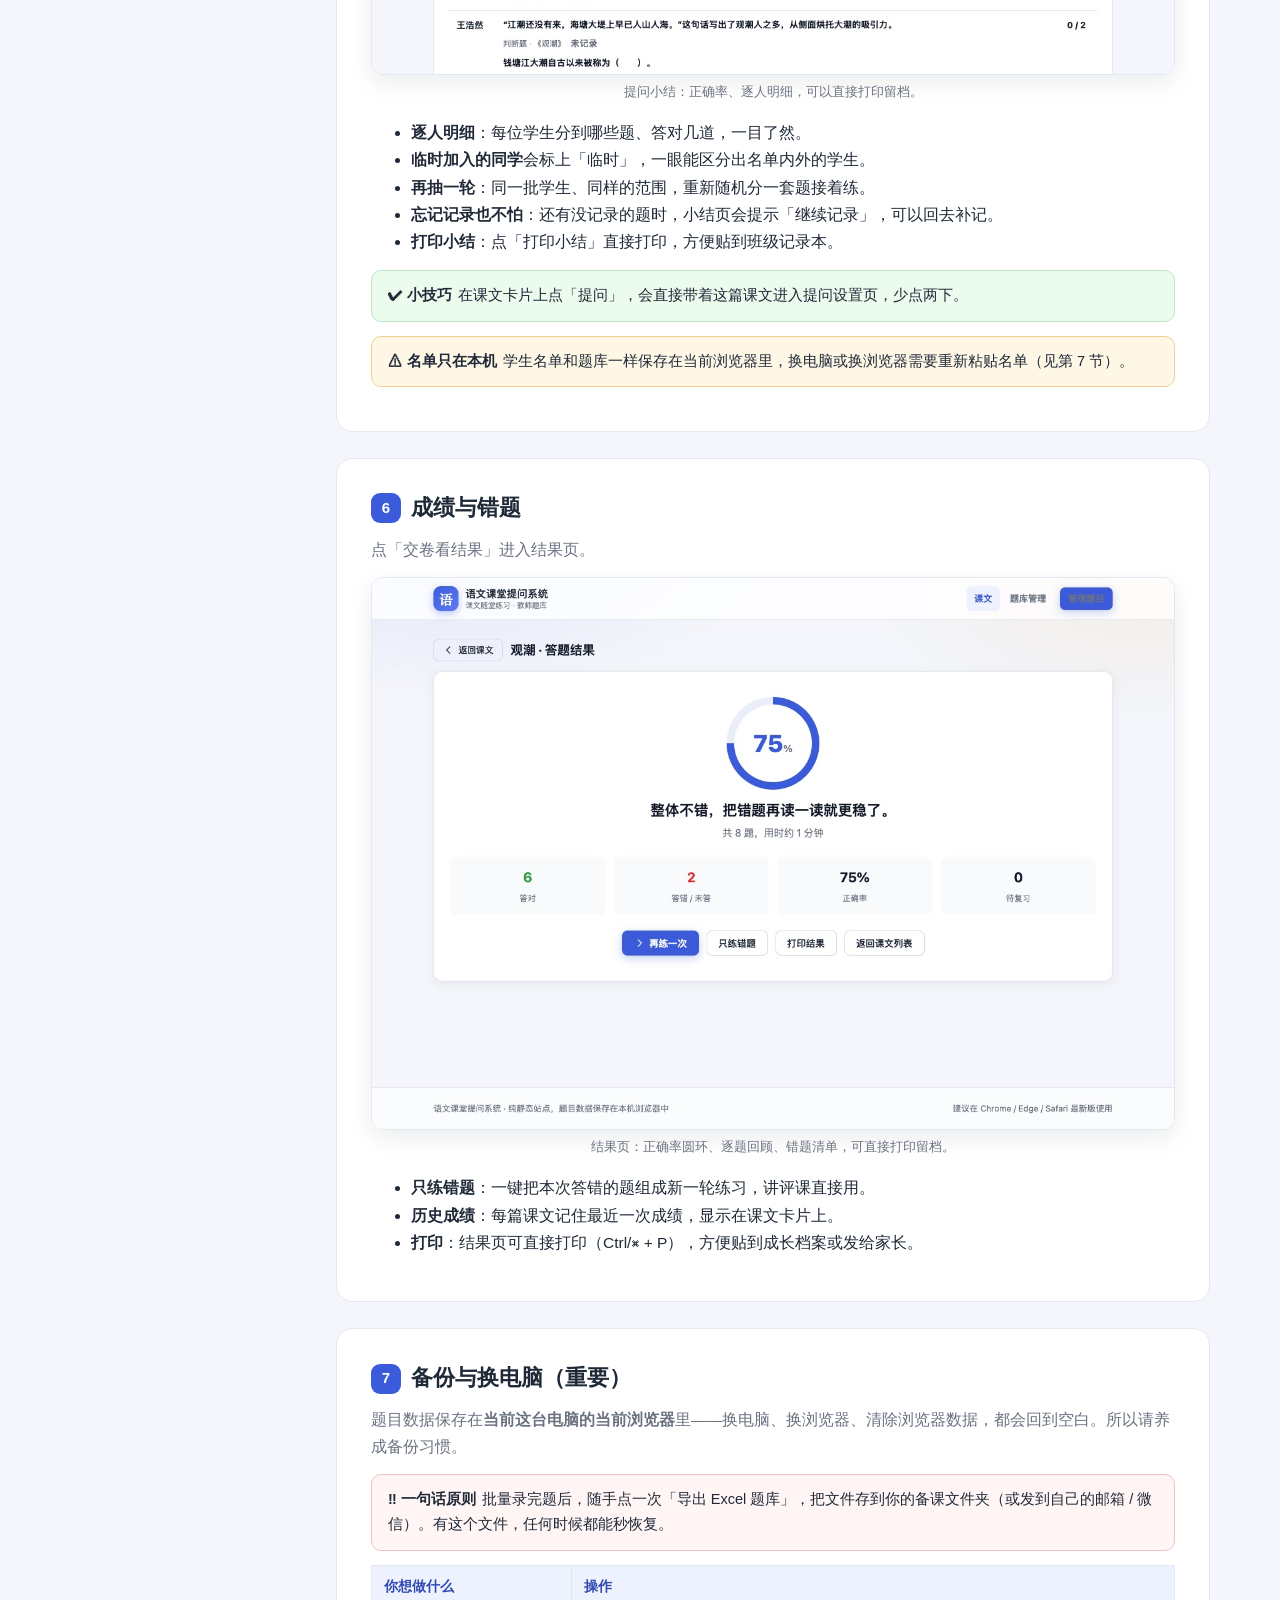
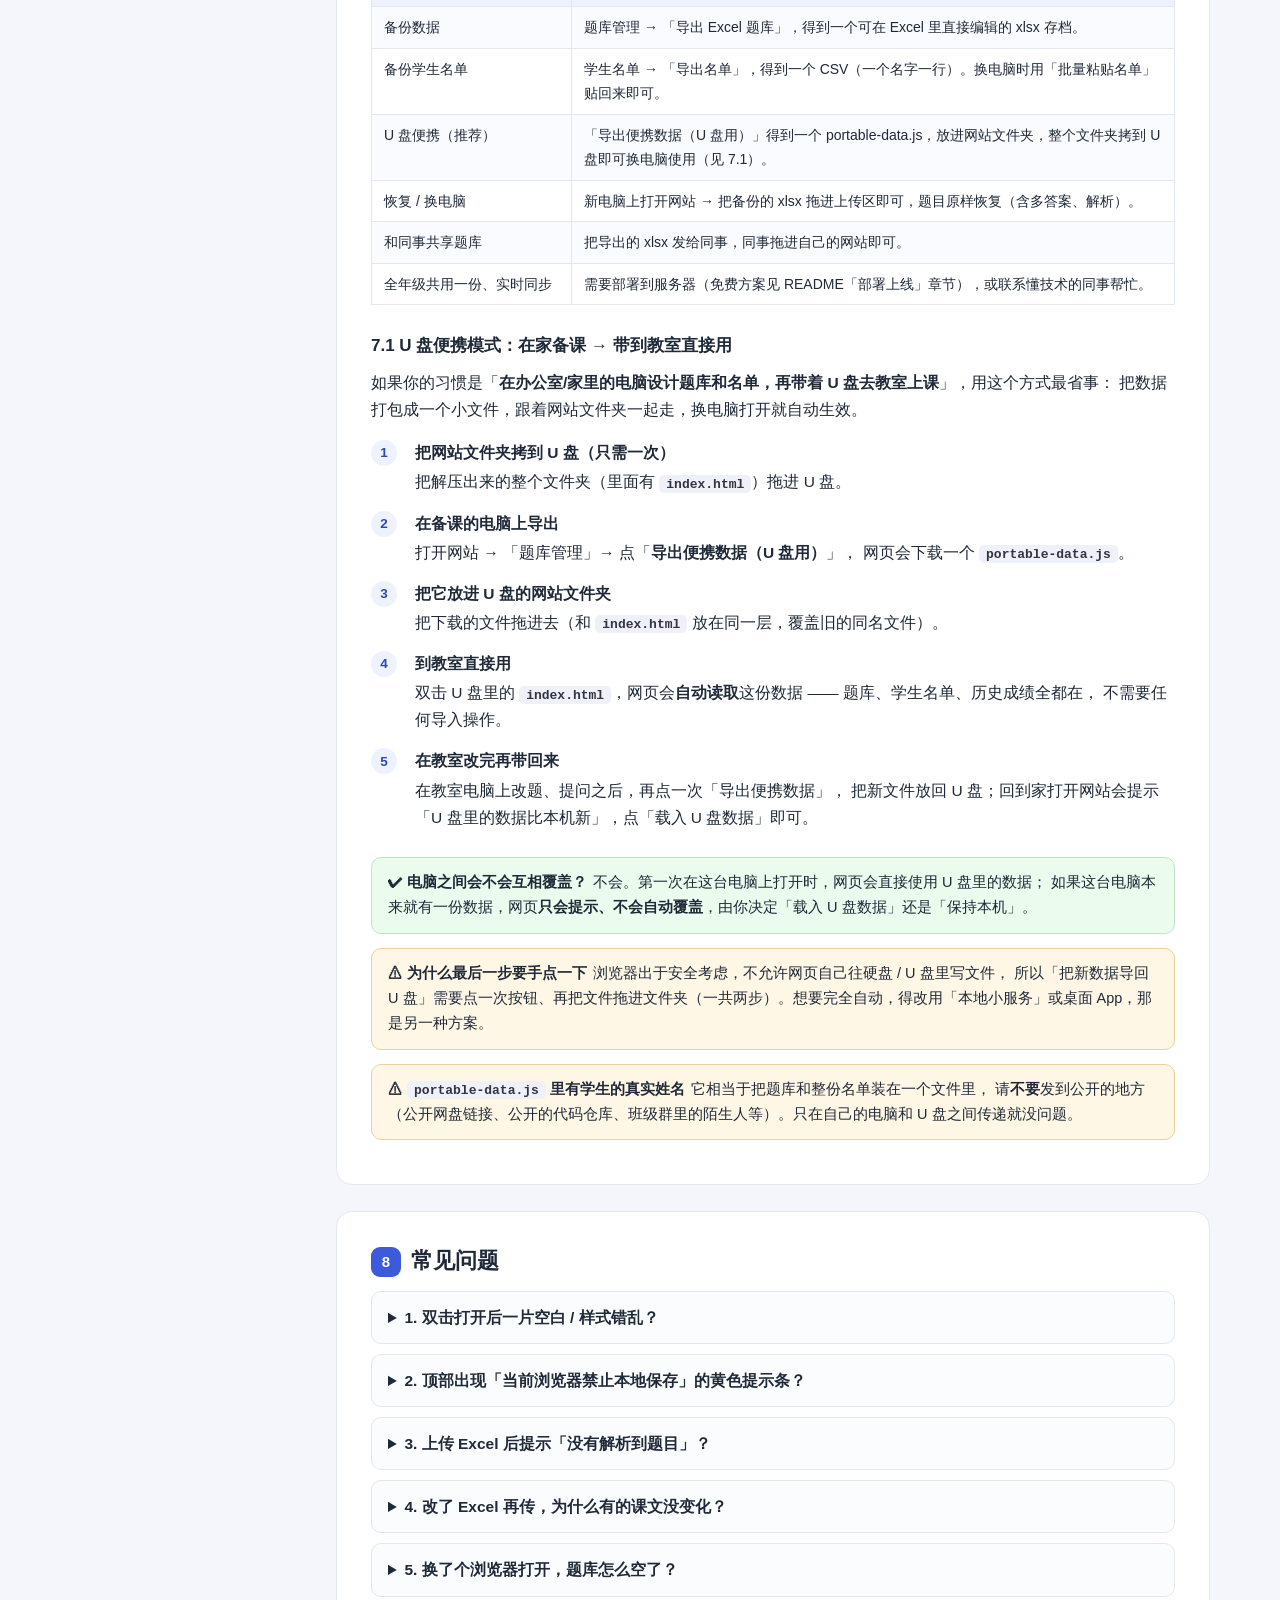
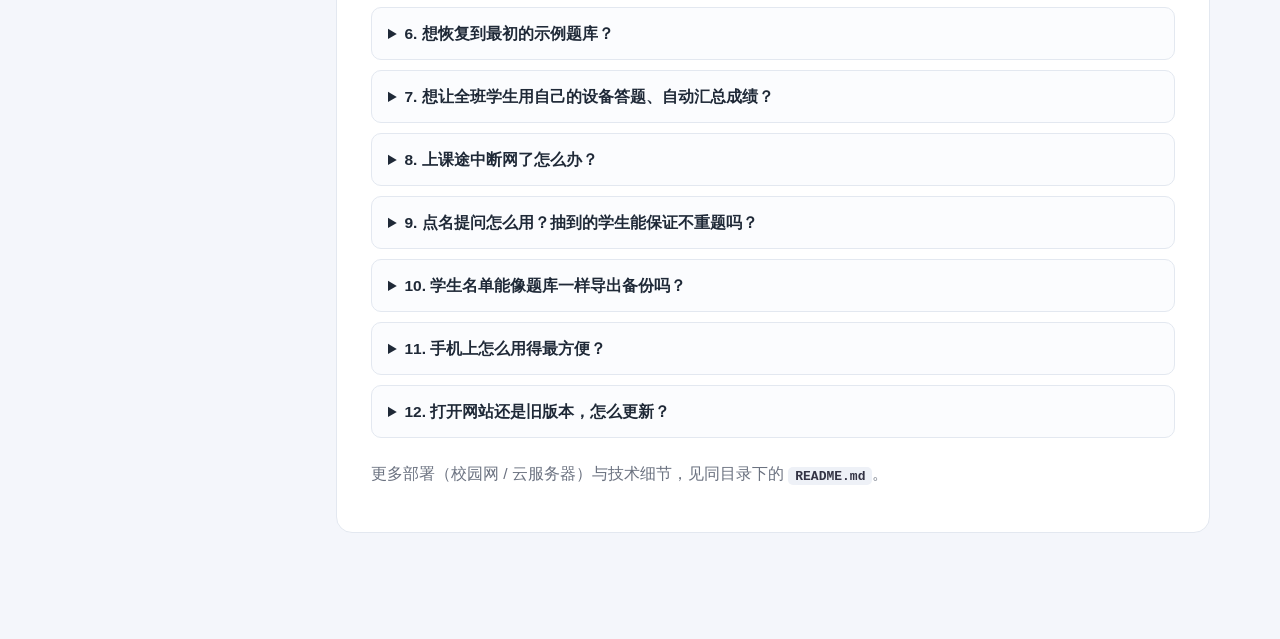
==== commit 506c4e95: "使用教程补充「网站还是旧版本怎么办」；便携数据文件的隐私与测试隔离 - 使用教程常见问题新增第 12 条：打开网站还是旧版本怎么更新（联网打开→完全退出→重开、   强制刷新 ⌘⇧R / Ctrl+S" ====
--- a/使用教程.html
+++ b/使用教程.html
@@ -406,6 +406,8 @@
   如果这台电脑本来就有一份数据，网页<b>只会提示、不会自动覆盖</b>，由你决定「载入 U 盘数据」还是「保持本机」。</div>
   <div class="warn"><b>⚠ 为什么最后一步要手点一下</b>浏览器出于安全考虑，不允许网页自己往硬盘 / U 盘里写文件，
   所以「把新数据导回 U 盘」需要点一次按钮、再把文件拖进文件夹（一共两步）。想要完全自动，得改用「本地小服务」或桌面 App，那是另一种方案。</div>
+  <div class="warn"><b>⚠ <code>portable-data.js</code> 里有学生的真实姓名</b>它相当于把题库和整份名单装在一个文件里，
+  请<b>不要</b>发到公开的地方（公开网盘链接、公开的代码仓库、班级群里的陌生人等）。只在自己的电脑和 U 盘之间传递就没问题。</div>
 </section>
 
 <!-- ============================================================ 8 -->
@@ -474,6 +476,21 @@
     之后从桌面图标点开就是全屏，不用输网址，断网也能用（题目本来就在本机）。详见第 1 节。</p>
   </details>
 
+  <details>
+    <summary>12. 打开网站还是旧版本，怎么更新？</summary>
+    <p>先试最安全的办法（<b>不会影响题库</b>）：</p>
+    <ol>
+      <li><b>联网状态下打开一次</b>网站，然后<b>完全退出浏览器</b>（Mac：⌘+Q；Windows：关闭所有窗口），再重新打开。</li>
+      <li>还不行就<b>强制刷新</b>：Mac 按 <code>⌘ + Shift + R</code>，Windows 按 <code>Ctrl + Shift + R</code>（或 <code>Ctrl + F5</code>）。</li>
+      <li>如果是<b>桌面图标</b>（加到主屏幕的那个）：把它删掉，重新用浏览器打开网址 →「添加到主屏幕」即可。</li>
+    </ol>
+    <p><b>最后手段</b>：清除这个网站的数据（浏览器地址栏左边的小图标 →「Cookie 和网站数据」→ 删除）。
+    ⚠️ <b>注意</b>：这一步会<b>连同题库、学生名单、成绩一起清掉</b>，清之前一定要先在「题库管理」里
+    <b>导出 Excel 题库 / 导出名单 / 导出便携数据</b>，清完再导入回来。</p>
+    <p style="margin-top:8px">小技巧：只想清网页缓存（不影响题库）就用 <code>⌘ + Shift + Delete</code>（Windows <code>Ctrl + Shift + Delete</code>），
+    在弹出窗口里<b>只勾「缓存的图片和文件」</b>，不要勾「Cookie 及其他网站数据」。</p>
+  </details>
+
   <p style="margin-top:22px" class="lead">更多部署（校园网 / 云服务器）与技术细节，见同目录下的 <code>README.md</code>。</p>
 </section>
 
